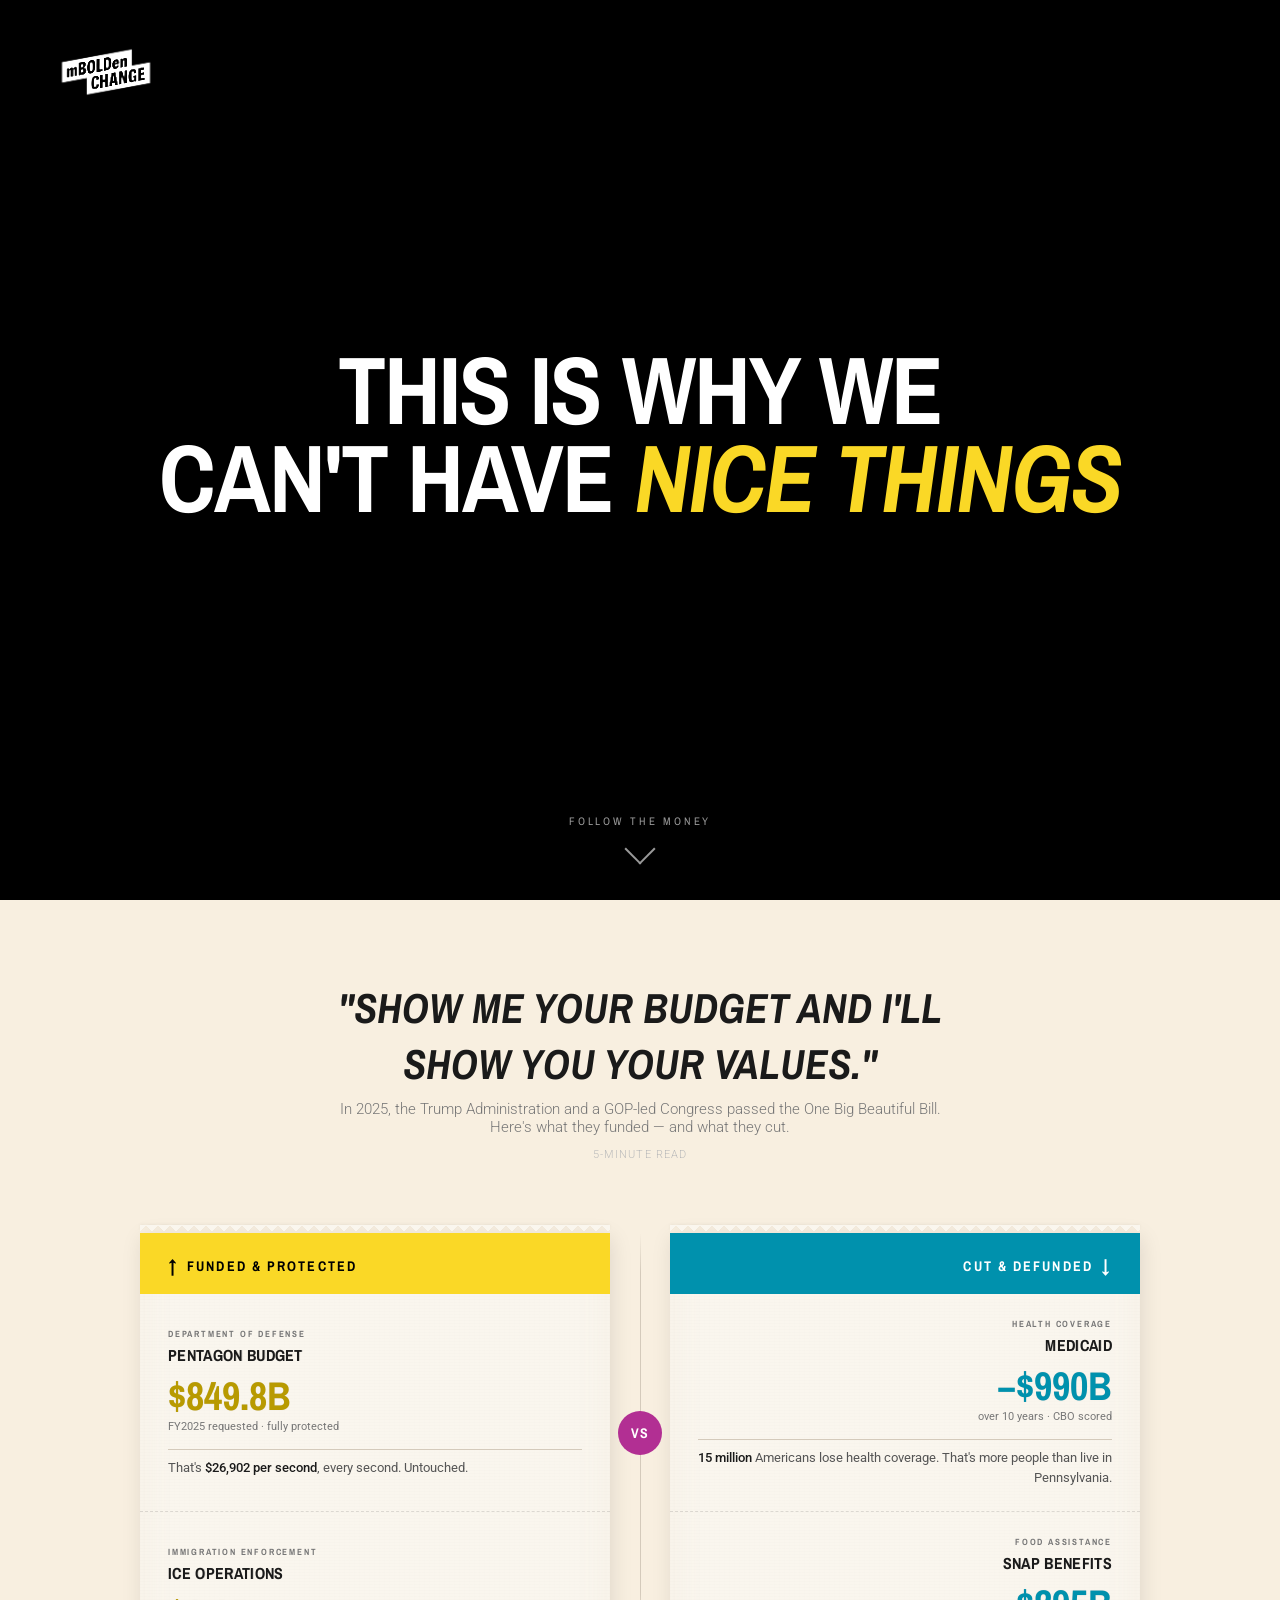
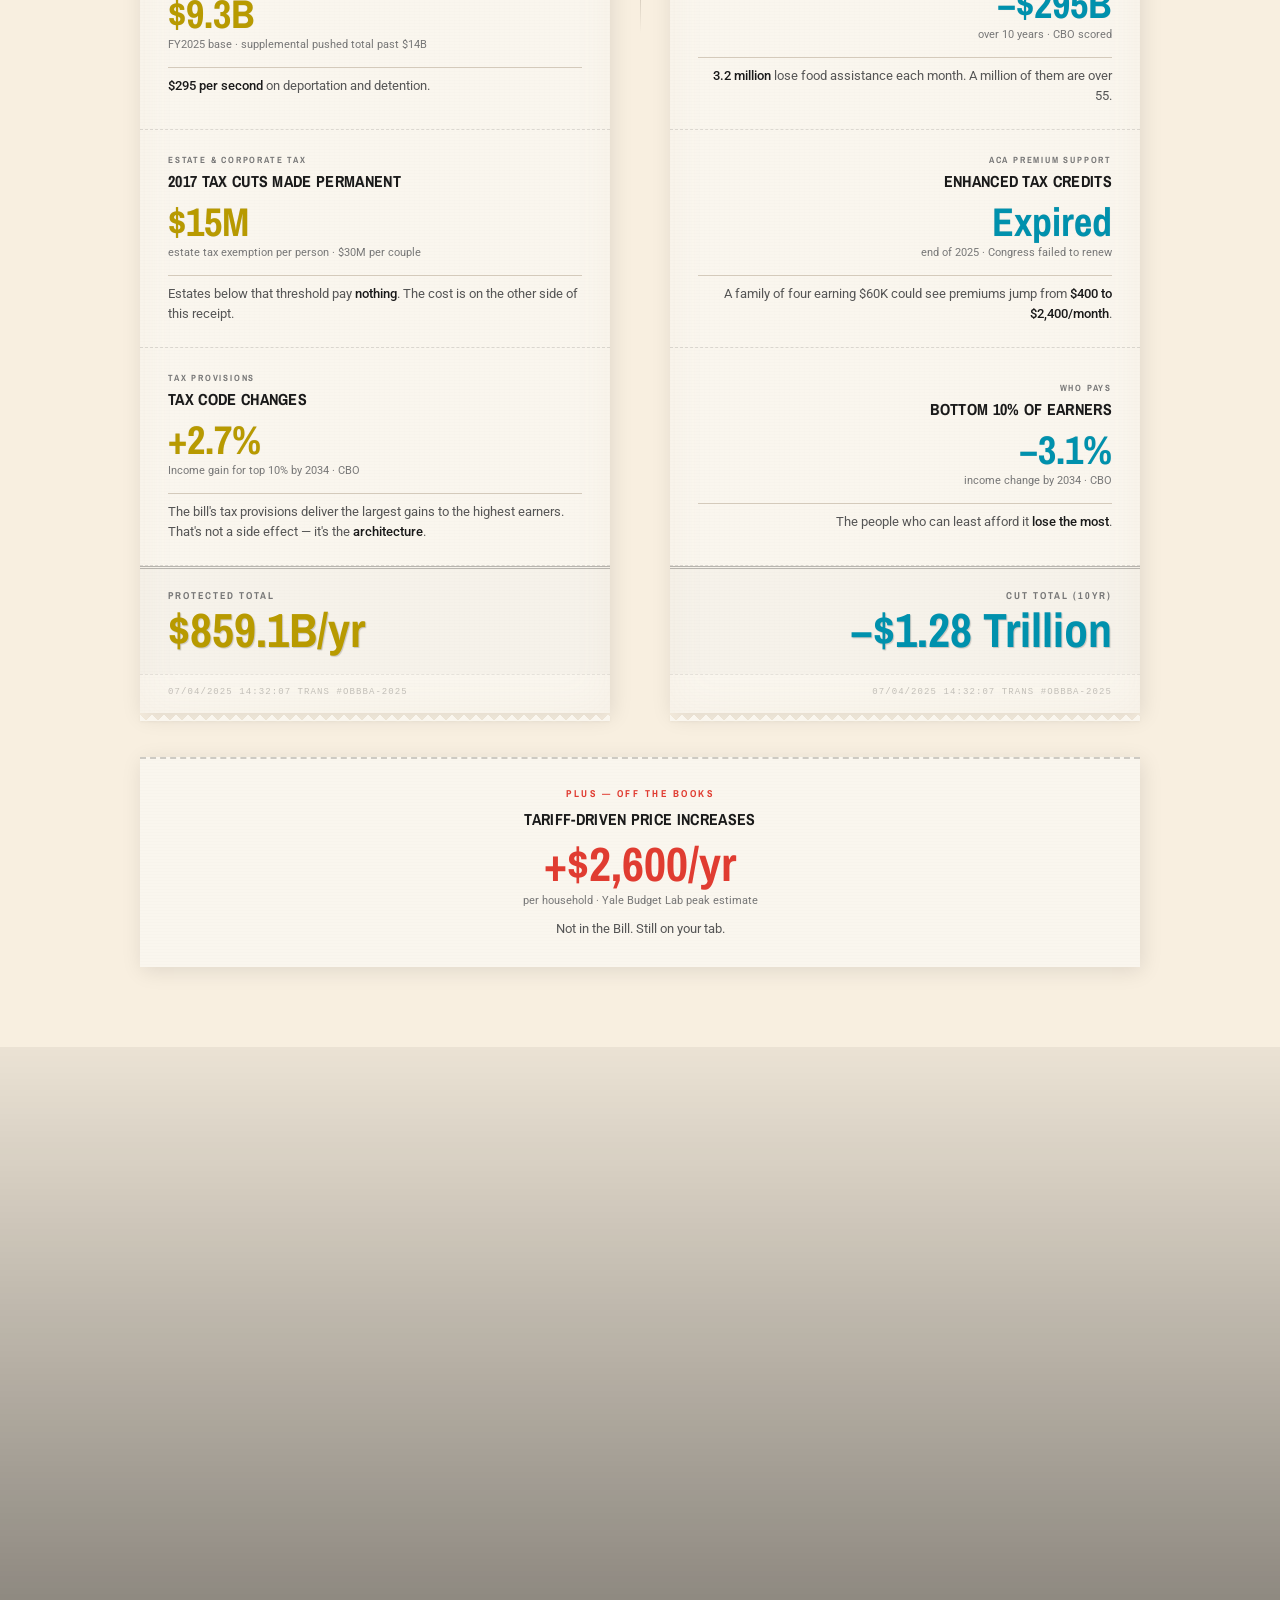
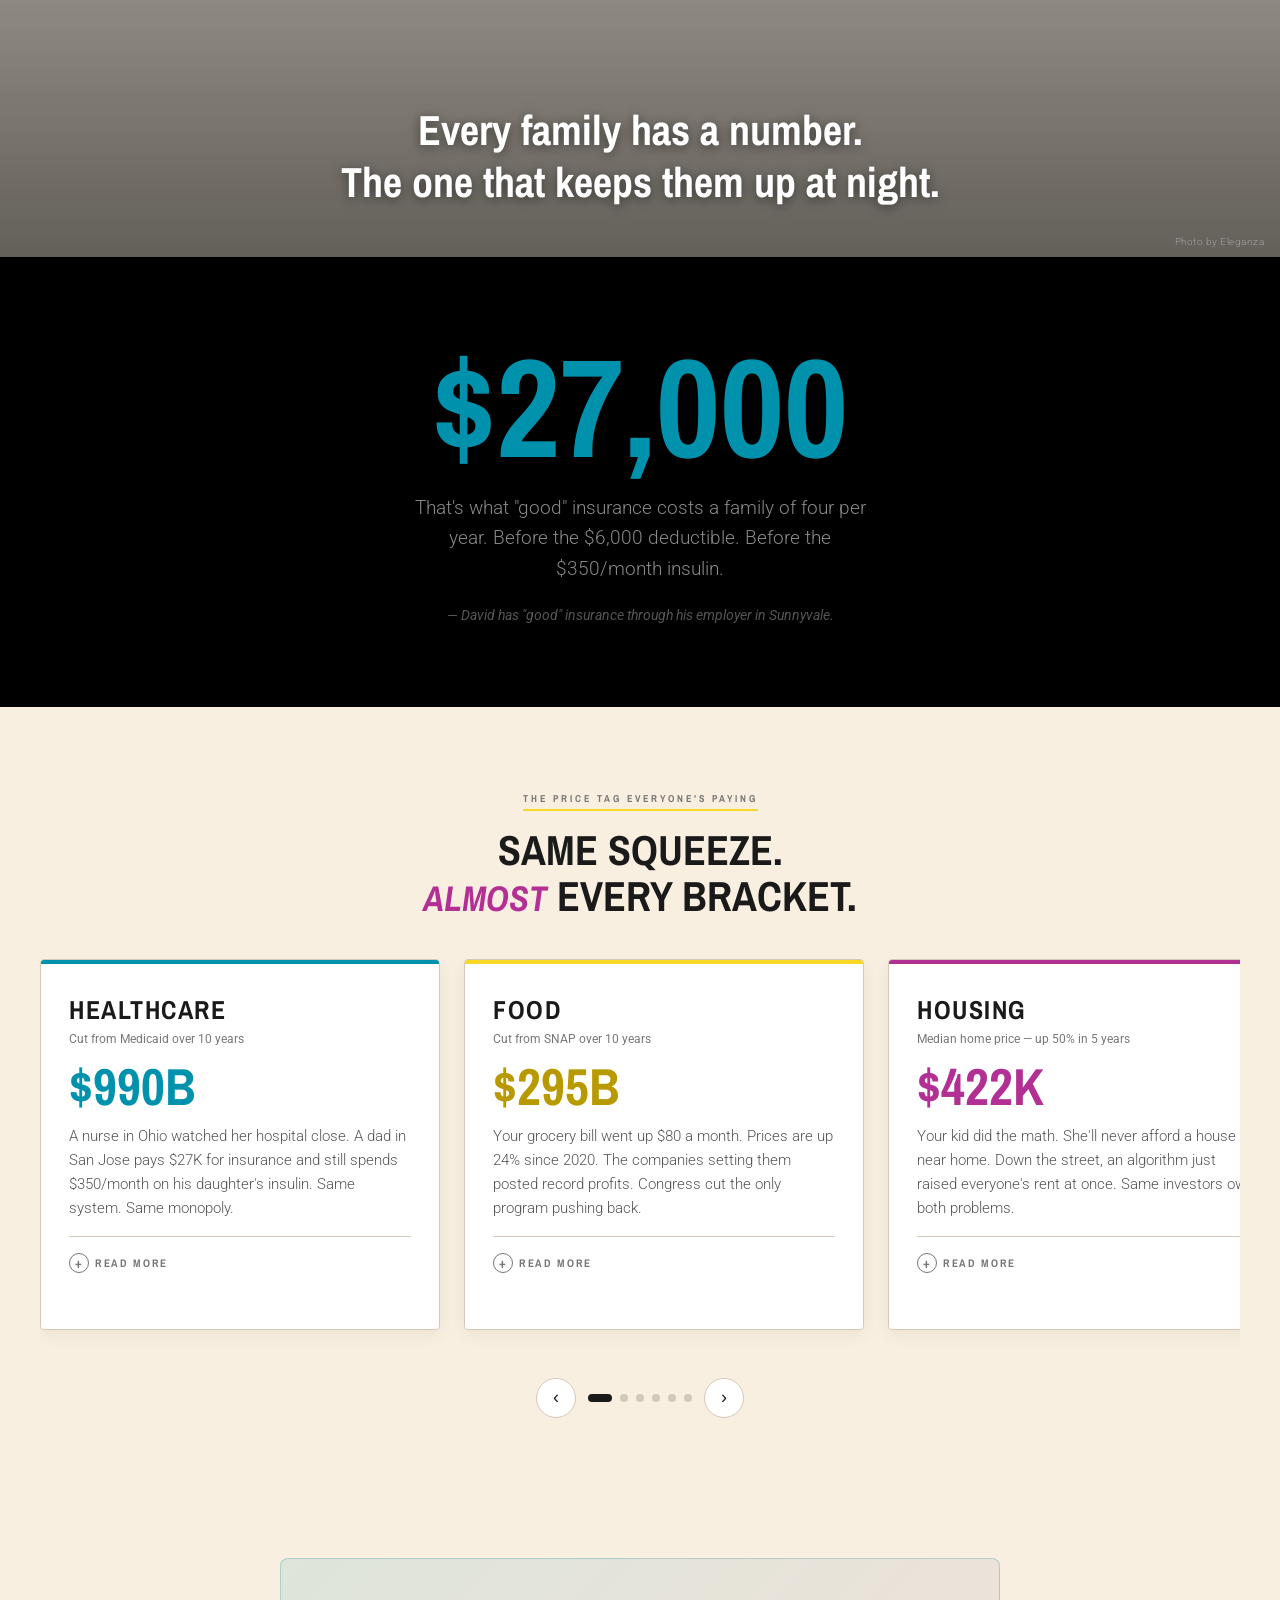
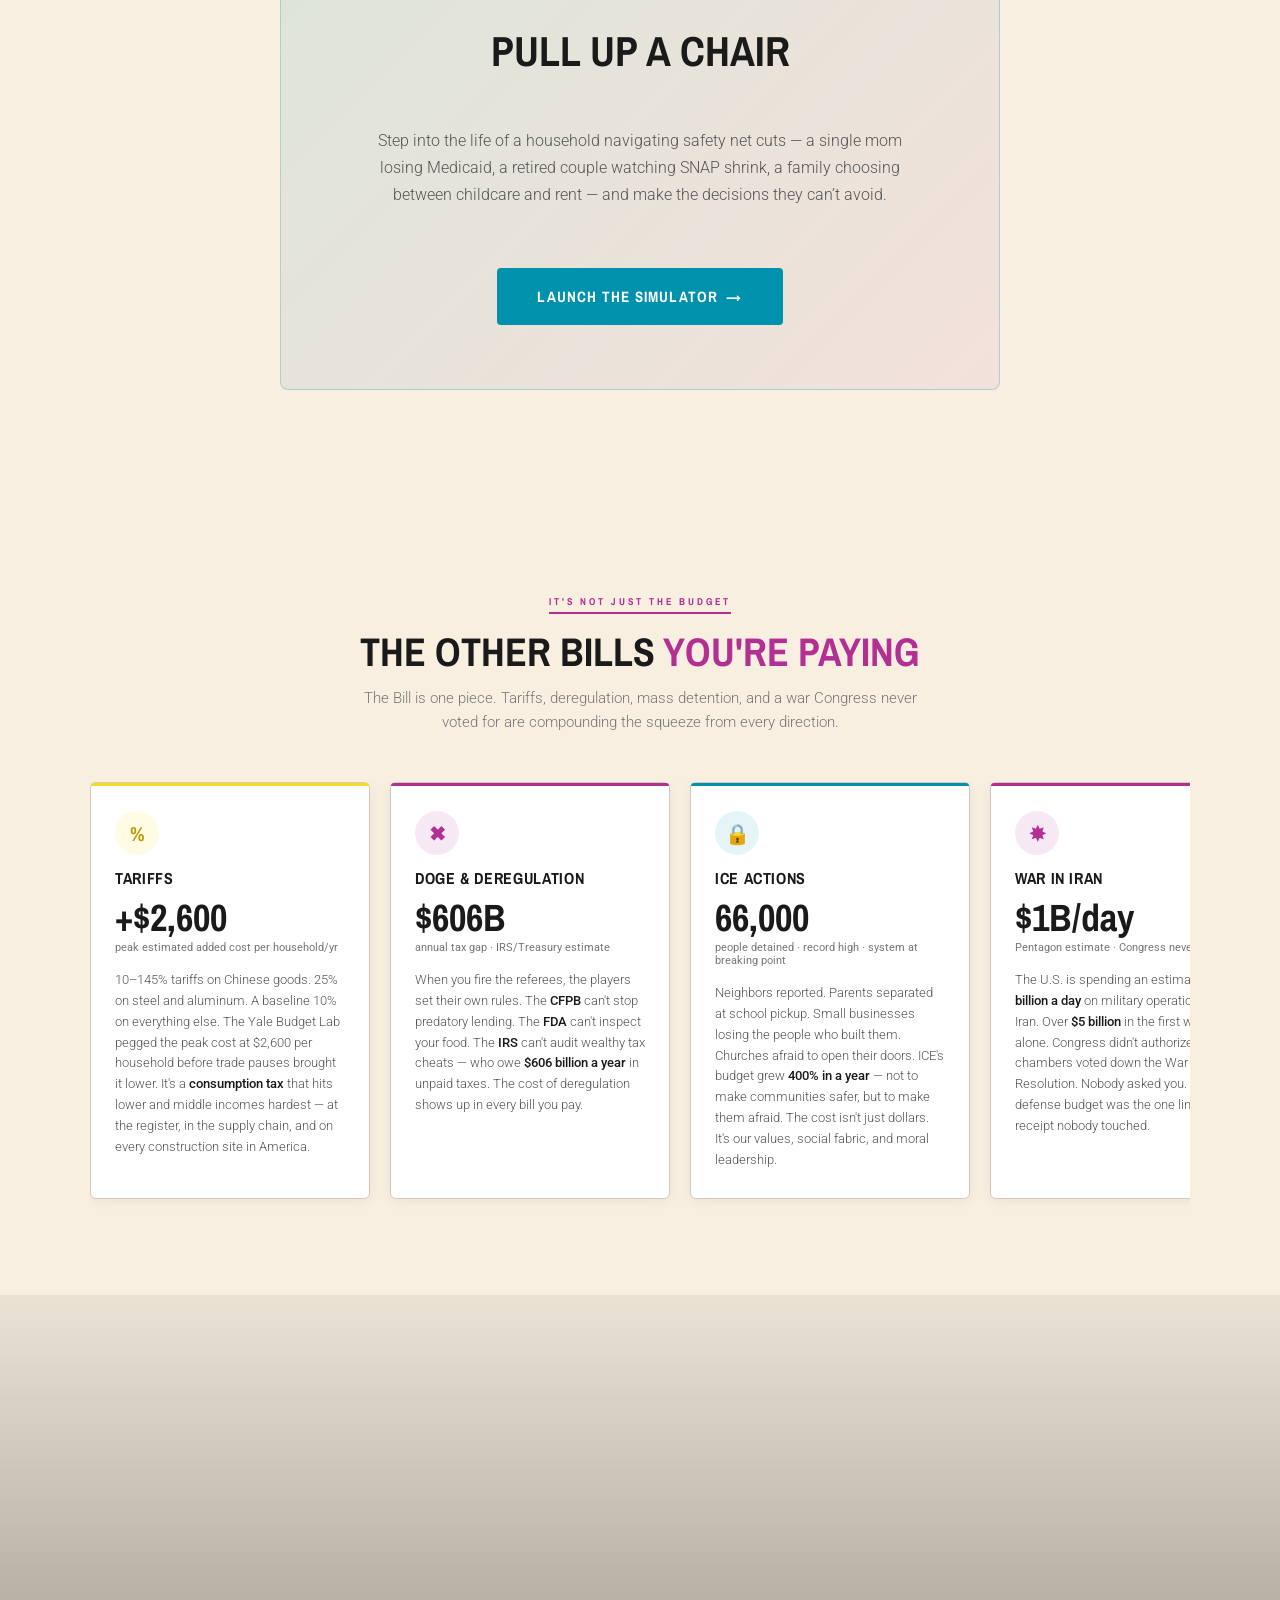
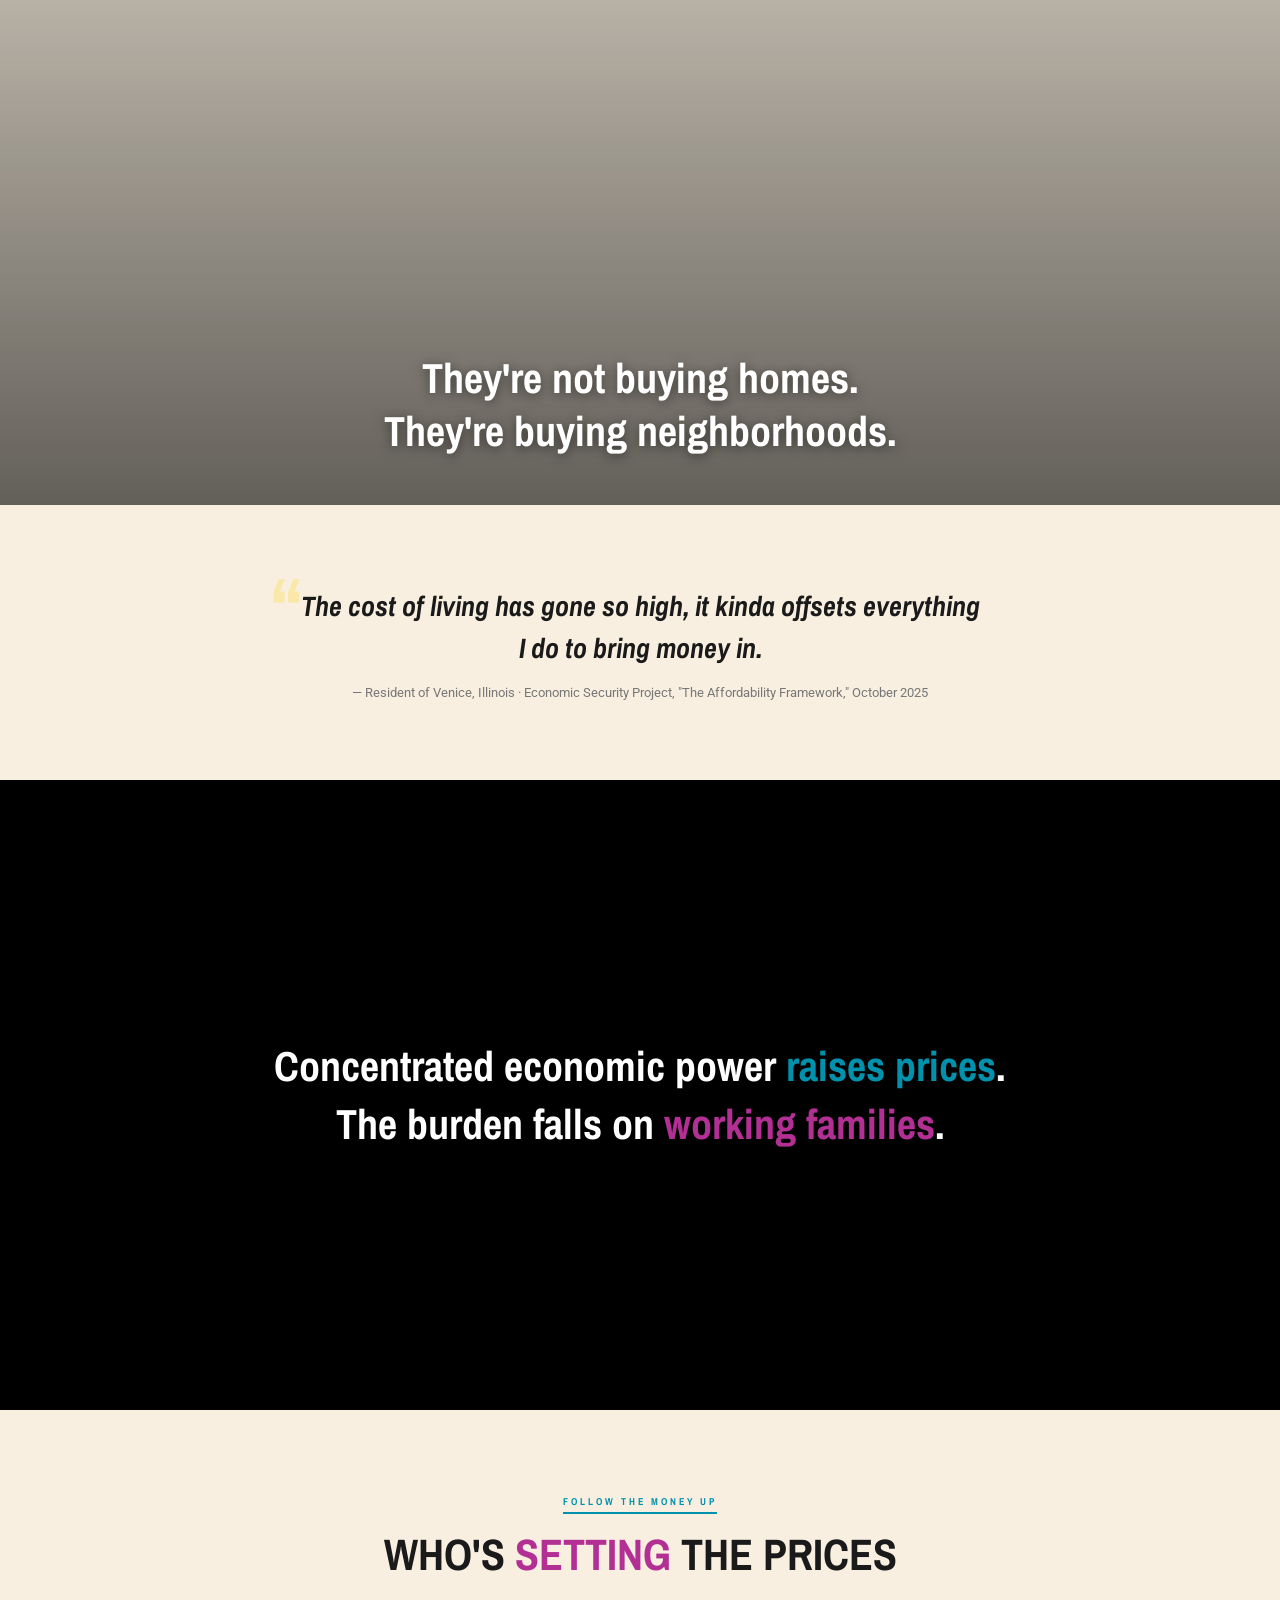
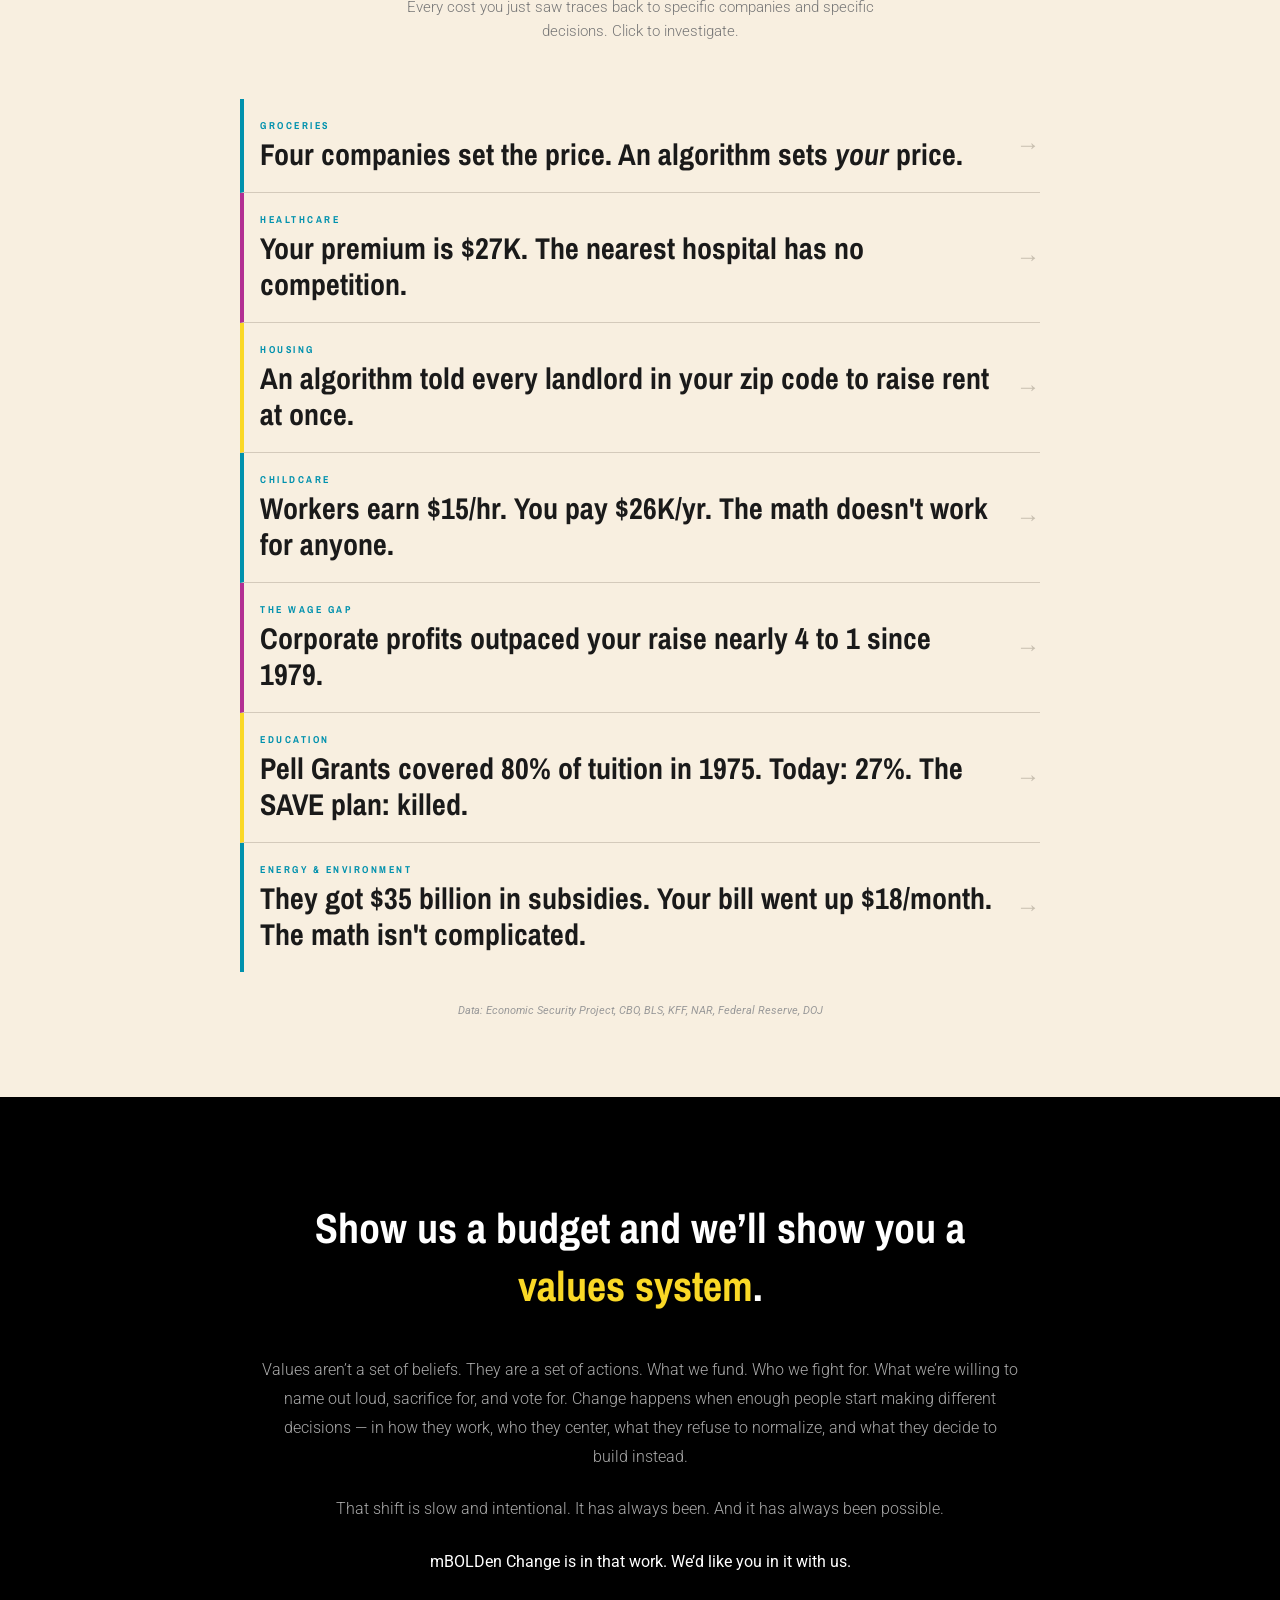
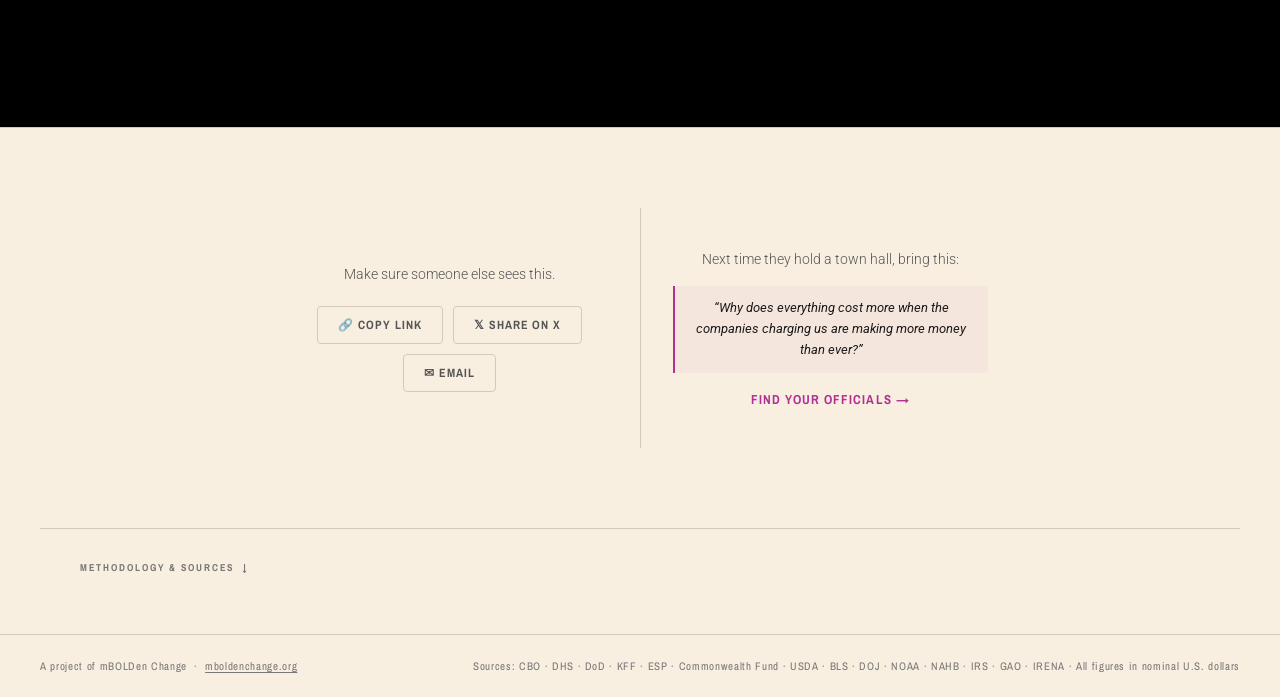
==== index.html @ e01d51ae "Add files via upload" ====
<!DOCTYPE html>
<html lang="en">
<head>
<meta charset="UTF-8">
<meta name="viewport" content="width=device-width, initial-scale=1.0">
<title>This Is Why We Can't Have Nice Things — mBOLDen Change</title>

<!-- Favicon -->
<link rel="icon" type="image/x-icon" href="assets/favicon.ico">
<link rel="icon" type="image/png" sizes="32x32" href="assets/favicon-32.png">
<link rel="apple-touch-icon" sizes="180x180" href="assets/apple-touch-icon.png">

<!-- Open Graph / Social Sharing -->
<meta property="og:type" content="website">
<meta property="og:url" content="https://this-is-why.netlify.app/">
<meta property="og:title" content="This Is Why We Can't Have Nice Things">
<meta property="og:description" content="Follow the money. See what Congress funded — and what they cut. A 5-minute read from mBOLDen Change.">
<meta property="og:image" content="https://this-is-why.netlify.app/og-share-card.png">
<meta property="og:image:width" content="1200">
<meta property="og:image:height" content="630">

<!-- Twitter Card -->
<meta name="twitter:card" content="summary_large_image">
<meta name="twitter:title" content="This Is Why We Can't Have Nice Things">
<meta name="twitter:description" content="Follow the money. See what Congress funded — and what they cut.">
<meta name="twitter:image" content="https://this-is-why.netlify.app/og-share-card.png">

<meta name="description" content="The One Big Beautiful Bill funds tax cuts for the ultra-wealthy while gutting healthcare, housing, food assistance, and education. See what it costs your family.">

<link rel="preconnect" href="https://fonts.googleapis.com">
<link href="https://fonts.googleapis.com/css2?family=Archivo+Narrow:ital,wght@0,400;0,700;1,700&family=Roboto:wght@300;400;500&display=swap" rel="stylesheet">
<link rel="stylesheet" href="styles.css">
</head>
<body>

<!-- STICKY PRICE TICKER -->
<div class="sticky-ticker" id="sticky-ticker">
  <div class="sticky-ticker-brand"><a href="https://www.mboldenchange.org/" target="_blank" rel="noopener" style="color:inherit;text-decoration:none;">mBOLDen Change</a></div>
  <div class="sticky-ticker-scroll">
    <div class="sticky-ticker-track">
      <span class="price-ticker-item"><span class="price-ticker-price">$4.10</span><span class="price-ticker-label">gallon of milk</span></span>
      <span class="price-ticker-dot"></span>
      <span class="price-ticker-item"><span class="price-ticker-price">$350/mo</span><span class="price-ticker-label">insulin (commercial copay)</span></span>
      <span class="price-ticker-dot"></span>
      <span class="price-ticker-item"><span class="price-ticker-price">$2,022</span><span class="price-ticker-label">avg monthly rent</span></span>
      <span class="price-ticker-dot"></span>
      <span class="price-ticker-item"><span class="price-ticker-price">$1,094/mo</span><span class="price-ticker-label">childcare per child</span></span>
      <span class="price-ticker-dot"></span>
      <span class="price-ticker-item"><span class="price-ticker-price">$27,000/yr</span><span class="price-ticker-label">family health premium</span></span>
      <span class="price-ticker-dot"></span>
      <span class="price-ticker-item"><span class="price-ticker-price">$422,000</span><span class="price-ticker-label">median home price</span></span>
      <span class="price-ticker-dot"></span>
      <span class="price-ticker-item"><span class="price-ticker-price">$39,500</span><span class="price-ticker-label">avg student debt</span></span>
      <span class="price-ticker-dot"></span>
      <span class="price-ticker-item"><span class="price-ticker-price">$6,000</span><span class="price-ticker-label">insurance deductible</span></span>
      <span class="price-ticker-dot"></span>
      <span class="price-ticker-item"><span class="price-ticker-price">+$2,600/yr</span><span class="price-ticker-label">peak tariff cost per household</span></span>
      <span class="price-ticker-dot"></span>
      <span class="price-ticker-item"><span class="price-ticker-price">$170/yr</span><span class="price-ticker-label">added energy costs</span></span>
      <span class="price-ticker-dot"></span>
      <!-- duplicate for seamless loop -->
      <span class="price-ticker-item"><span class="price-ticker-price">$4.10</span><span class="price-ticker-label">gallon of milk</span></span>
      <span class="price-ticker-dot"></span>
      <span class="price-ticker-item"><span class="price-ticker-price">$350/mo</span><span class="price-ticker-label">insulin (commercial copay)</span></span>
      <span class="price-ticker-dot"></span>
      <span class="price-ticker-item"><span class="price-ticker-price">$2,022</span><span class="price-ticker-label">avg monthly rent</span></span>
      <span class="price-ticker-dot"></span>
      <span class="price-ticker-item"><span class="price-ticker-price">$1,094/mo</span><span class="price-ticker-label">childcare per child</span></span>
      <span class="price-ticker-dot"></span>
      <span class="price-ticker-item"><span class="price-ticker-price">$27,000/yr</span><span class="price-ticker-label">family health premium</span></span>
      <span class="price-ticker-dot"></span>
      <span class="price-ticker-item"><span class="price-ticker-price">$422,000</span><span class="price-ticker-label">median home price</span></span>
      <span class="price-ticker-dot"></span>
      <span class="price-ticker-item"><span class="price-ticker-price">$39,500</span><span class="price-ticker-label">avg student debt</span></span>
      <span class="price-ticker-dot"></span>
      <span class="price-ticker-item"><span class="price-ticker-price">$6,000</span><span class="price-ticker-label">insurance deductible</span></span>
      <span class="price-ticker-dot"></span>
      <span class="price-ticker-item"><span class="price-ticker-price">+$2,600/yr</span><span class="price-ticker-label">peak tariff cost per household</span></span>
      <span class="price-ticker-dot"></span>
      <span class="price-ticker-item"><span class="price-ticker-price">$170/yr</span><span class="price-ticker-label">added energy costs</span></span>
      <span class="price-ticker-dot"></span>
    </div>
  </div>
</div>


<!-- SECTION 1: THE HOOK -->
<section class="hook" id="hook">
  <div class="hook-logo">
    <a href="https://www.mboldenchange.org/" target="_blank" rel="noopener"><img src="assets/logo.png" alt="mBOLDen Change"></a>
  </div>
  <h1 class="hook-title">This Is Why We<br>Can't Have <em>Nice Things</em></h1>
  <div class="hook-scroll" onclick="document.getElementById('receipt-section').scrollIntoView({behavior:'smooth'})">
    <span>Follow the money</span>
    <div class="arrow"></div>
  </div>
</section>


<!-- SECTION 2: THE RECEIPT -->
<section class="receipt-section" id="receipt-section">

  <div class="receipt-intro reveal">
    <h2><em>"Show me your budget and I'll show you your values."</em></h2>
    <p>In 2025, the Trump Administration and a GOP-led Congress passed the One Big Beautiful Bill.<br>Here's what they funded — and what they cut.</p>
    <p style="font-size:11px; color:#bbb; margin-top:12px; letter-spacing:0.1em; font-weight:300;">5-MINUTE READ</p>
  </div>

  <div class="receipt-container" id="receipt-container">

    <!-- LEFT: WHAT THEY FUNDED -->
    <div class="receipt receipt-left">
      <div class="receipt-header">
        <span class="arrow-icon">↑</span> Funded &amp; Protected
      </div>

      <div class="receipt-item" data-delay="0">
        <div class="receipt-item-label">Department of Defense</div>
        <div class="receipt-item-program">Pentagon Budget</div>
        <div class="receipt-item-amount">$849.8B</div>
        <div class="receipt-item-period">FY2025 requested · fully protected</div>
        <div class="receipt-item-human">That's <strong>$26,902 per second</strong>, every second. Untouched.</div>
      </div>

      <div class="receipt-item" data-delay="400">
        <div class="receipt-item-label">Immigration Enforcement</div>
        <div class="receipt-item-program">ICE Operations</div>
        <div class="receipt-item-amount">$9.3B</div>
        <div class="receipt-item-period">FY2025 base · supplemental pushed total past $14B</div>
        <div class="receipt-item-human"><strong>$295 per second</strong> on deportation and detention.</div>
      </div>

      <div class="receipt-item" data-delay="800">
        <div class="receipt-item-label">Estate &amp; Corporate Tax</div>
        <div class="receipt-item-program">2017 Tax Cuts Made Permanent</div>
        <div class="receipt-item-amount">$15M</div>
        <div class="receipt-item-period">estate tax exemption per person · $30M per couple</div>
        <div class="receipt-item-human">Estates below that threshold pay <strong>nothing</strong>. The cost is on the other side of this receipt.</div>
      </div>

      <div class="receipt-item" data-delay="1000">
        <div class="receipt-item-label">Tax Provisions</div>
        <div class="receipt-item-program">Tax Code Changes</div>
        <div class="receipt-item-amount">+2.7%</div>
        <div class="receipt-item-period">Income gain for top 10% by 2034 · CBO</div>
        <div class="receipt-item-human">The bill's tax provisions deliver the largest gains to the highest earners. That's not a side effect — it's the <strong>architecture</strong>.</div>
      </div>

      <div class="receipt-total">
        <div class="receipt-total-label">Protected Total</div>
        <div class="receipt-total-amount" id="total-funded">$859.1B/yr</div>
      </div>
      <div class="receipt-footer">07/04/2025  14:32:07  TRANS #OBBBA-2025</div>
    </div>

    <!-- CENTER DIVIDER -->
    <div class="receipt-divider">
      <div class="receipt-vs">VS</div>
    </div>

    <!-- RIGHT: WHAT THEY CUT -->
    <div class="receipt receipt-right">
      <div class="receipt-header">
        Cut &amp; Defunded <span class="arrow-icon">↓</span>
      </div>

      <div class="receipt-item" data-delay="200">
        <div class="receipt-item-label">Health Coverage</div>
        <div class="receipt-item-program">Medicaid</div>
        <div class="receipt-item-amount">−$990B</div>
        <div class="receipt-item-period">over 10 years · CBO scored</div>
        <div class="receipt-item-human"><strong>15 million</strong> Americans lose health coverage. That's more people than live in Pennsylvania.</div>
      </div>

      <div class="receipt-item" data-delay="600">
        <div class="receipt-item-label">Food Assistance</div>
        <div class="receipt-item-program">SNAP Benefits</div>
        <div class="receipt-item-amount">−$295B</div>
        <div class="receipt-item-period">over 10 years · CBO scored</div>
        <div class="receipt-item-human"><strong>3.2 million</strong> lose food assistance each month. A million of them are over 55.</div>
      </div>

      <div class="receipt-item" data-delay="1000">
        <div class="receipt-item-label">ACA Premium Support</div>
        <div class="receipt-item-program">Enhanced Tax Credits</div>
        <div class="receipt-item-amount">Expired</div>
        <div class="receipt-item-period">end of 2025 · Congress failed to renew</div>
        <div class="receipt-item-human">A family of four earning $60K could see premiums jump from <strong>$400 to $2,400/month</strong>.</div>
      </div>

      <div class="receipt-item" data-delay="1200">
        <div class="receipt-item-label">Who Pays</div>
        <div class="receipt-item-program">Bottom 10% of Earners</div>
        <div class="receipt-item-amount">−3.1%</div>
        <div class="receipt-item-period">income change by 2034 · CBO</div>
        <div class="receipt-item-human">The people who can least afford it <strong>lose the most</strong>.</div>
      </div>

      <div class="receipt-total">
        <div class="receipt-total-label">Cut Total (10yr)</div>
        <div class="receipt-total-amount" id="total-cut">−$1.28 Trillion</div>
      </div>
      <div class="receipt-footer">07/04/2025  14:32:07  TRANS #OBBBA-2025</div>
    </div>

  </div>

  <!-- Tariff addendum — full width, below both receipts -->
  <div class="reveal" style="max-width:1000px; margin:32px auto 0; background:#faf6ee; border-top:2px dashed rgba(0,0,0,0.18); padding:28px 32px; position:relative; text-align:center;
    background-image: repeating-linear-gradient(0deg,transparent,transparent 2px,rgba(0,0,0,0.008) 2px,rgba(0,0,0,0.008) 3px); box-shadow:2px 4px 20px rgba(0,0,0,0.10);">
    <div style="font-family:'Archivo Narrow',sans-serif; font-size:10px; letter-spacing:0.25em; text-transform:uppercase; font-weight:700; color:var(--red); margin-bottom:8px;">PLUS — Off the Books</div>
    <div style="font-family:'Archivo Narrow',sans-serif; font-size:16px; font-weight:700; text-transform:uppercase; letter-spacing:0.02em; color:var(--text); margin-bottom:10px;">Tariff-Driven Price Increases</div>
    <div style="font-family:'Archivo Narrow',sans-serif; font-size:clamp(32px,4vw,48px); font-weight:700; color:var(--red); line-height:1; margin-bottom:6px;">+$2,600/yr</div>
    <div style="font-size:11px; color:var(--muted); margin-bottom:12px;">per household · Yale Budget Lab peak estimate</div>
    <div style="font-size:13px; color:#555; font-weight:400; line-height:1.5; max-width:640px; margin:0 auto;">Not in the Bill. Still on your tab.</div>
  </div>

</section>


<!-- FULL-BLEED IMAGE (parallax) -->
<div class="fullbleed-image fullbleed-parallax" id="fullbleed-parallax" style="background-image:url('assets/shopper.jpeg');">
  <div class="fullbleed-image-content">
    <blockquote>Every family has a number.<br>The one that keeps them up at night.</blockquote>
  </div>
  <span class="fullbleed-image-credit">Photo by Eleganza</span>
</div>

<!-- STAT BREAK: INSURANCE (moved before carousel) -->
<section class="stat-break stat-break-dark reveal">
  <div class="stat-break-number" style="color:var(--teal);">$27,000</div>
  <div class="stat-break-context">That's what "good" insurance costs a family of four per year. Before the $6,000 deductible. Before the $350/month insulin.</div>
  <div class="stat-break-character">— David has "good" insurance through his employer in Sunnyvale.</div>
</section>


<!-- SECTION 4: HORIZONTAL CAROUSEL -->
<section class="carousel-section" id="carousel-section">
  <div class="carousel-header reveal">
    <div class="chapter-tag">The Price Tag Everyone's Paying</div>
    <h2>Same Squeeze.<br><span class="almost">Almost</span> Every Bracket.</h2>
  </div>

  <div class="carousel-track-wrapper">
    <div class="carousel-track" id="carousel-track">

      <!-- HEALTHCARE -->
      <div class="carousel-card" role="button" tabindex="0" data-topic="healthcare">
        <div class="card-preview">
          <div class="card-domain">Healthcare</div>
          <div class="card-context">Cut from Medicaid over 10 years</div>
          <div class="card-stat">$990B</div>
          <div class="card-hook">A nurse in Ohio watched her hospital close. A dad in San Jose pays $27K for insurance and still spends $350/month on his daughter's insulin. Same system. Same monopoly.</div>
          <div class="card-expand-hint"><span class="plus">+</span> Read more</div>
        </div>
        <div class="card-detail">
          <div class="card-detail-inner">
            <div class="card-detail-narrative">
              <p>Maria is a home health aide in rural Tennessee. The hospital 20 minutes from her house closed last year — there wasn't enough Medicaid revenue to keep it open. Now the nearest ER is 45 minutes away. Her neighbor had a stroke last month. The ambulance ride alone cost more than a month's rent.</p>
              <p>David is a software architect in Sunnyvale. His family premium is <strong>$27,000 a year</strong> — and his deductible is another $6,000 before insurance pays a dime. He has "good" insurance. His daughter's insulin still costs <strong>$350 a month</strong>.</p>
              <p>They live different lives. But the same consolidated hospital system sets both their prices. The Bill cut <strong>$990 billion</strong> from Medicaid over ten years. When rural hospitals close, the nearest hospital raises prices by 3.6% — because there's no competition left. That cost shift lands on every employer plan.</p>
            </div>
            <div class="card-detail-stats">
              <div class="card-mini-stat">
                <span class="card-mini-stat-num">15M</span>
                <span class="card-mini-stat-label">Americans projected to lose health coverage</span>
              </div>
              <div class="card-mini-stat">
                <span class="card-mini-stat-num">$26,993</span>
                <span class="card-mini-stat-label">Average family health insurance premium, 2025</span>
              </div>
              <div class="card-mini-stat">
                <span class="card-mini-stat-num">100M</span>
                <span class="card-mini-stat-label">Americans carrying $220B+ in medical debt — #1 cause of bankruptcy</span>
              </div>
            </div>
          </div>
        </div>
      </div>

      <!-- FOOD -->
      <div class="carousel-card" role="button" tabindex="0" data-topic="food">
        <div class="card-preview">
          <div class="card-domain">Food</div>
          <div class="card-context">Cut from SNAP over 10 years</div>
          <div class="card-stat">$295B</div>
          <div class="card-hook">Your grocery bill went up $80 a month. Prices are up 24% since 2020. The companies setting them posted record profits. Congress cut the only program pushing back.</div>
          <div class="card-expand-hint"><span class="plus">+</span> Read more</div>
        </div>
        <div class="card-detail">
          <div class="card-detail-inner">
            <div class="card-detail-narrative">
              <p>You used to spend $150 a week on groceries. Now it's $190 for the same cart. You make adjustments — store brand, fewer organic options, skipping the good olive oil. You can absorb it. It's annoying, not catastrophic.</p>
              <p>For Linda, 62, in Akron, that same price increase means choosing between her blood pressure medication and a full week of meals. She's one of <strong>3.2 million people</strong> who just lost SNAP benefits. She spent 35 years as a school bus driver. She's not lazy. She's caught in an economy where a handful of corporations dominate every aisle — four companies control <strong>85% of beef processing</strong> alone — and the biggest food conglomerates posted <strong>record profits in 2022 and 2023</strong> while raising prices on everyone — and margins remain elevated.</p>
              <p>Grocery prices are up <strong>23.6%</strong> since 2020. Corporate margins in food processing hit historic highs. Congress cut <strong>$295 billion</strong> from SNAP — the only counterweight families had against prices they can't negotiate.</p>
              <p>And now the price tag isn't even fixed. Instacart is under FTC investigation for charging different customers different prices for the same gallon of milk — <strong>up to 23% more</strong> depending on when and where you order. Kroger and Walmart are rolling out digital shelf labels that change prices in real time, in the physical store. The algorithm doesn't just set the price. It sets <em>your</em> price.</p>
            </div>
            <div class="card-detail-stats">
              <div class="card-mini-stat">
                <span class="card-mini-stat-num">3.2M</span>
                <span class="card-mini-stat-label">People losing food assistance each month</span>
              </div>
              <div class="card-mini-stat">
                <span class="card-mini-stat-num">+23.6%</span>
                <span class="card-mini-stat-label">Grocery price increase, 2020–2024</span>
              </div>
              <div class="card-mini-stat">
                <span class="card-mini-stat-num">85%</span>
                <span class="card-mini-stat-label">of beef processing controlled by four companies</span>
              </div>
            </div>
          </div>
        </div>
      </div>

      <!-- HOUSING -->
      <div class="carousel-card" role="button" tabindex="0" data-topic="housing">
        <div class="card-preview">
          <div class="card-domain">Housing</div>
          <div class="card-context">Median home price — up 50% in 5 years</div>
          <div class="card-stat">$422K</div>
          <div class="card-hook">Your kid did the math. She'll never afford a house near home. Down the street, an algorithm just raised everyone's rent at once. Same investors own both problems.</div>
          <div class="card-expand-hint"><span class="plus">+</span> Read more</div>
        </div>
        <div class="card-detail">
          <div class="card-detail-inner">
            <div class="card-detail-narrative">
              <p>James bought his house in San Jose in 2015 for $680,000. It's worth $1.4 million now. Good news, right? Except his property tax jumped proportionally, his insurance doubled, and his 26-year-old daughter — a credentialed teacher — just told him she'll never be able to buy anywhere near home. He's doing the math on helping with a down payment. It feels like he's subsidizing a system that used to work on its own.</p>
              <p>This isn't just a Bay Area story. When a tech company opens a campus, home prices within commuting distance jump an average of <strong>7%</strong> almost overnight. Google's San Jose mega-campus will house 25,000 workers — the city approved 7,000 new units. Do the math. The same pattern is playing out in Austin, Seattle, Nashville, and Boise. What happens in Silicon Valley doesn't stay in Silicon Valley.</p>
              <p>Across town, Nina's rent went up $200 this month. Her landlord didn't renovate anything. RealPage's algorithm told every major landlord in her zip code to raise rents simultaneously — the DOJ filed suit in 2024. She makes $52,000 a year as a medical assistant. <strong>Half of all renters</strong> now spend more than 30% of their income on housing.</p>
              <p>Institutional investors own <strong>25% of single-family rentals</strong> in some markets. The same forces driving up James's property values are driving Nina out of her apartment and pricing his daughter out of homeownership entirely.</p>
            </div>
            <div class="card-detail-stats">
              <div class="card-mini-stat">
                <span class="card-mini-stat-num">50.3%</span>
                <span class="card-mini-stat-label">of renters are cost-burdened</span>
              </div>
              <div class="card-mini-stat">
                <span class="card-mini-stat-num">$70/mo</span>
                <span class="card-mini-stat-label">Estimated rent increase from RealPage's algorithmic pricing</span>
              </div>
              <div class="card-mini-stat">
                <span class="card-mini-stat-num">25%</span>
                <span class="card-mini-stat-label">of single-family rentals owned by institutional investors in some markets</span>
              </div>
            </div>
          </div>
        </div>
      </div>

      <!-- CHILDCARE -->
      <div class="carousel-card" role="button" tabindex="0" data-topic="childcare">
        <div class="card-preview">
          <div class="card-domain">Childcare</div>
          <div class="card-context">Average annual cost per child</div>
          <div class="card-stat">$13,128</div>
          <div class="card-hook">Tens of thousands of programs have closed since 2020. She ran the numbers. After childcare and taxes, her second income nets $6,200 a year. She's basically working full-time for free. And that's the "affordable" option.</div>
          <div class="card-expand-hint"><span class="plus">+</span> Read more</div>
        </div>
        <div class="card-detail">
          <div class="card-detail-inner">
            <div class="card-detail-narrative">
              <p>Priya is a marketing manager in Austin earning $85,000. Her husband is an electrician earning $62,000. They have a toddler and an infant. Childcare for two kids: <strong>$26,000 a year</strong>. After taxes, commuting costs, and work clothes, her take-home from working is barely $6,200 more than if she stayed home. She's working full-time for $3 an hour, net.</p>
              <p>She doesn't want to quit. She spent six years building her career. But the math is brutal — and it's the same math facing families at every income level. Even households earning $200K are technically priced out of childcare by federal affordability standards in many cities.</p>
              <p>The bill cut funding for the <strong>Child Care and Development Block Grant</strong>, TANF, and Social Services Block Grant. When those subsidies disappear, centers lose revenue. They raise rates, cut staff, or close — tens of thousands of programs have shut down since 2020. Childcare workers earn a median of <strong>$15/hour</strong>. The entire system depends on workers who can barely afford to live.</p>
              <p>Immigration enforcement compounds it: immigrant women — many of them mothers themselves — make up a disproportionate share of the <strong>home-based childcare workforce</strong>. When they're pulled from their communities, families on both sides lose: the workers lose their livelihoods, and the parents who depended on them lose the only affordable care they had.</p>
            </div>
            <div class="card-detail-stats">
              <div class="card-mini-stat">
                <span class="card-mini-stat-num">$13,128</span>
                <span class="card-mini-stat-label">National average annual childcare cost per child</span>
              </div>
              <div class="card-mini-stat">
                <span class="card-mini-stat-num">24%</span>
                <span class="card-mini-stat-label">of household income spent on childcare on average</span>
              </div>
              <div class="card-mini-stat">
                <span class="card-mini-stat-num">+29%</span>
                <span class="card-mini-stat-label">Childcare cost increase 2020–2024</span>
              </div>
            </div>
          </div>
        </div>
      </div>

      <!-- EDUCATION -->
      <div class="carousel-card" role="button" tabindex="0" data-topic="education">
        <div class="card-preview">
          <div class="card-domain">Education</div>
          <div class="card-context">Pell Grants covered 80% of tuition in 1975. Today: 27%.</div>
          <div class="card-stat">$1.83T</div>
          <div class="card-hook">Tyler is 25 with a CS degree and $38K in debt. Twenty minutes away, a kid just as sharp never got to go. Same economy failed both of them.</div>
          <div class="card-expand-hint"><span class="plus">+</span> Read more</div>
        </div>
        <div class="card-detail">
          <div class="card-detail-inner">
            <div class="card-detail-narrative">
              <p>Tyler is 25. He graduated from Ohio State with a computer science degree and $38,000 in student loans. Under the new law, he'll pay <strong>$3,000 more per year</strong> in loan costs. His starting salary is decent — $72,000 — but after rent, loan payments, car insurance, and utilities, he saves about $200 a month. His parents help where they can — covering his phone bill and car insurance, $250 a month they didn't budget for. <strong>Half of all parents</strong> are now financially supporting adult children, spending an average of <strong>$1,474 a month</strong>. Sixty-one percent say it's come at the cost of their own financial security.</p>
              <p>Twenty minutes away, a kid just as sharp is stocking shelves at a distribution center for $17 an hour. His high school lost three math teachers in two years — <strong>one in eight</strong> teaching positions nationally is either unfilled or staffed by someone not certified. He could have studied engineering. But community college costs $12,000 a year now, and Pell Grants that covered <strong>80% of tuition in 1975</strong> cover <strong>27% today</strong>. The job posting says "bachelor's preferred." He didn't change. The requirements did.</p>
              <p>The administration <strong>killed the SAVE repayment plan</strong> and restarted aggressive collections on 28 million borrowers. College tuition has increased <strong>1,200%</strong> since 1980. Total student debt exceeds <strong>$1.83 trillion</strong>. But the crisis isn't just about people who went to college. It's about an economy that made credentials mandatory and then made them unaffordable. The path to stability got longer and more expensive for everyone — and the people who were supposed to fund it pulled the ladder up.</p>
            </div>
            <div class="card-detail-stats">
              <div class="card-mini-stat">
                <span class="card-mini-stat-num">$1.83T</span>
                <span class="card-mini-stat-label">Total outstanding student debt</span>
              </div>
              <div class="card-mini-stat">
                <span class="card-mini-stat-num">27%</span>
                <span class="card-mini-stat-label">of tuition covered by Pell Grants today (was 80% in 1975)</span>
              </div>
              <div class="card-mini-stat">
                <span class="card-mini-stat-num">1 in 8</span>
                <span class="card-mini-stat-label">teaching positions unfilled or filled by uncertified teachers</span>
              </div>
            </div>
          </div>
        </div>
      </div>

      <!-- ENERGY & ENVIRONMENT -->
      <div class="carousel-card" role="button" tabindex="0" data-topic="energy">
        <div class="card-preview">
          <div class="card-domain">Energy &amp; Environment</div>
          <div class="card-context">Low-income households spend 3x more of their income on energy</div>
          <div class="card-stat">$35B/yr</div>
          <div class="card-hook">Fossil fuel companies got $35 billion a year in subsidies. Your electric bill went up anyway. Guess whose costs Congress is focused on cutting.</div>
          <div class="card-expand-hint"><span class="plus">+</span> Read more</div>
        </div>
        <div class="card-detail">
          <div class="card-detail-inner">
            <div class="card-detail-narrative">
              <p>The fossil fuel industry receives <strong>$35 billion a year</strong> in federal subsidies. In 2025, they got <strong>$40 billion more</strong>. Solar is now <strong>41% cheaper</strong> than the cheapest fossil fuel alternative. Wind is <strong>53% cheaper</strong>. The math has been clear for years. The subsidies aren't propping up an industry that needs help. They're protecting margins for one that doesn't.</p>
              <p>Meanwhile, your electric bill keeps climbing. Part of the reason: AI data centers now consume <strong>4% of all U.S. electricity</strong> — projected to more than double by 2030. A single data center uses as much power as <strong>80,000 homes</strong>. In western Maryland, household bills jumped <strong>$18 a month</strong> after data center clusters moved in. The companies posting record profits from AI aren't absorbing the energy costs. You are.</p>
              <p>Low-income households already spend <strong>three times more</strong> of their income on energy than everyone else. Rolling back environmental regulations doesn't lower those bills — it lowers costs for the companies that raised them. Repealing EPA carbon standards will cost households an estimated <strong>$130 billion</strong> in health impacts through 2047. In 2024, <strong>27 billion-dollar weather disasters</strong> hit the U.S. — <strong>$183 billion</strong> in total damage. Homeowner insurance premiums rose <strong>24%</strong> in three years. The fossil fuel industry spent <strong>$219 million</strong> to influence the 2024 election. They're not paying for the damage. You are — through your electric bill, your insurance premium, and your taxes.</p>
            </div>
            <div class="card-detail-stats">
              <div class="card-mini-stat">
                <span class="card-mini-stat-num">$35B/yr</span>
                <span class="card-mini-stat-label">Federal subsidies to fossil fuel industry</span>
              </div>
              <div class="card-mini-stat">
                <span class="card-mini-stat-num">3x</span>
                <span class="card-mini-stat-label">Energy burden on low-income households vs. average</span>
              </div>
              <div class="card-mini-stat">
                <span class="card-mini-stat-num">$183B</span>
                <span class="card-mini-stat-label">Weather disaster costs in 2024 alone</span>
              </div>
            </div>
          </div>
        </div>
      </div>

    </div>
  </div>

  <div class="carousel-nav">
    <button id="carousel-prev" aria-label="Previous">‹</button>
    <div class="carousel-dots" id="carousel-dots">
      <div class="carousel-dot active"></div>
      <div class="carousel-dot"></div>
      <div class="carousel-dot"></div>
      <div class="carousel-dot"></div>
      <div class="carousel-dot"></div>
      <div class="carousel-dot"></div>
    </div>
    <button id="carousel-next" aria-label="Next">›</button>
  </div>
</section>



<!-- SIMULATOR CALLOUT -->
<div style="max-width:800px; margin:0 auto; padding:80px 40px;">
  <div class="sim-callout" style="flex-direction:column; text-align:center; padding:64px 40px; background:linear-gradient(135deg, rgba(0,145,173,0.1) 0%, rgba(178,47,147,0.07) 100%); border:1px solid rgba(0,145,173,0.25); border-radius:8px;">
    <h3 style="font-family:'Archivo Narrow',sans-serif; font-size:clamp(28px,3.5vw,42px); font-weight:700; color:var(--text); margin-bottom:16px; text-transform:uppercase;">Pull Up a Chair</h3>
    <p style="font-size:16px; color:#555; line-height:1.7; font-weight:300; max-width:540px; margin:0 auto 28px;">Step into the life of a household navigating safety net cuts &mdash; a single mom losing Medicaid, a retired couple watching SNAP shrink, a family choosing between childcare and rent &mdash; and make the decisions they can&rsquo;t avoid.</p>
    <a href="https://www.mboldenchange.org/simulator" target="_blank" rel="noopener" class="sim-callout-btn" style="align-self:center; font-size:15px; padding:18px 40px;">Launch the Simulator <span class="arrow">&rarr;</span></a>
  </div>
</div>

<!-- BEYOND THE BUDGET -->
<section class="beyond-section reveal" id="beyond-section">
  <div class="beyond-inner">
    <div class="beyond-header">
      <div class="chapter-tag">It's Not Just the Budget</div>
      <h2>The Other Bills <span style="color:var(--fuchsia);">You're Paying</span></h2>
      <p>The Bill is one piece. Tariffs, deregulation, mass detention, and a war Congress never voted for are compounding the squeeze from every direction.</p>
    </div>

    <div class="beyond-track">

      <div class="beyond-card">
        <span class="beyond-card-icon">%</span>
        <h3>Tariffs</h3>
        <div class="beyond-card-cost">+$2,600</div>
        <div class="beyond-card-cost-label">peak estimated added cost per household/yr</div>
        <p>10–145% tariffs on Chinese goods. 25% on steel and aluminum. A baseline 10% on everything else. The Yale Budget Lab pegged the peak cost at $2,600 per household before trade pauses brought it lower. It's a <strong>consumption tax</strong> that hits lower and middle incomes hardest — at the register, in the supply chain, and on every construction site in America.</p>
      </div>

      <div class="beyond-card">
        <span class="beyond-card-icon">&#x2716;</span>
        <h3>DOGE &amp; Deregulation</h3>
        <div class="beyond-card-cost">$606B</div>
        <div class="beyond-card-cost-label">annual tax gap · IRS/Treasury estimate</div>
        <p>When you fire the referees, the players set their own rules. The <strong>CFPB</strong> can't stop predatory lending. The <strong>FDA</strong> can't inspect your food. The <strong>IRS</strong> can't audit wealthy tax cheats — who owe <strong>$606 billion a year</strong> in unpaid taxes. The cost of deregulation shows up in every bill you pay.</p>
      </div>

      <div class="beyond-card">
        <span class="beyond-card-icon">&#x1F512;</span>
        <h3>ICE Actions</h3>
        <div class="beyond-card-cost">66,000</div>
        <div class="beyond-card-cost-label">people detained · record high · system at breaking point</div>
        <p>Neighbors reported. Parents separated at school pickup. Small businesses losing the people who built them. Churches afraid to open their doors. ICE's budget grew <strong>400% in a year</strong> — not to make communities safer, but to make them afraid. The cost isn't just dollars. It's our values, social fabric, and moral leadership.</p>
      </div>

      <div class="beyond-card">
        <span class="beyond-card-icon">&#x2738;</span>
        <h3>War in Iran</h3>
        <div class="beyond-card-cost">$1B/day</div>
        <div class="beyond-card-cost-label">Pentagon estimate · Congress never voted</div>
        <p>The U.S. is spending an estimated <strong>$1 billion a day</strong> on military operations in Iran. Over <strong>$5 billion</strong> in the first week alone. Congress didn't authorize it — both chambers voted down the War Powers Resolution. Nobody asked you. The defense budget was the one line on the receipt nobody touched.</p>
      </div>

    </div>
  </div>
</section>


<!-- FULL-BLEED IMAGE 2: HOUSING (parallax) -->
<div class="fullbleed-image fullbleed-parallax" style="background-image:url('assets/housing-affordability.jpeg'); background-position: center 40%;">
  <div class="fullbleed-image-content">
    <blockquote>They're not buying homes.<br>They're buying neighborhoods.</blockquote>
  </div>
</div>


<!-- PULL QUOTE (standalone moment before indictment) -->
<div class="pull-quote reveal">
  <blockquote>The cost of living has gone so high, it kinda offsets everything I do to bring money in.</blockquote>
  <cite>— Resident of Venice, Illinois · Economic Security Project, "The Affordability Framework," October 2025</cite>
</div>


<!-- INDICTMENT MOMENT -->
<section class="moment moment-dark reveal">
  <p class="moment-text" style="max-width:900px;">
    Concentrated economic power <span class="hl-teal">raises prices</span>.<br>
    The burden falls on <span class="hl-fuchsia">working families</span>.
  </p>
</section>


<!-- VILLAIN REVEAL: WHO'S SETTING THE PRICES -->
<section class="villain-section reveal" id="villain-section">
  <div class="villain-inner">
    <div class="villain-header">
      <div class="chapter-tag">Follow the Money Up</div>
      <h2>Who's <span style="color:var(--fuchsia);">Setting</span> the Prices</h2>
      <p>Every cost you just saw traces back to specific companies and specific decisions. Click to investigate.</p>
    </div>

    <div class="villain-index">
      <div class="villain-index-row" role="button" tabindex="0" data-villain="groceries">
        <div>
          <div class="villain-index-domain">Groceries</div>
          <div class="villain-index-names">Four companies set the price. An algorithm sets <em>your</em> price.</div>
        </div>
        <span class="villain-index-arrow">&rarr;</span>
      </div>
      <div class="villain-index-row" role="button" tabindex="0" data-villain="healthcare">
        <div>
          <div class="villain-index-domain">Healthcare</div>
          <div class="villain-index-names">Your premium is $27K. The nearest hospital has no competition.</div>
        </div>
        <span class="villain-index-arrow">&rarr;</span>
      </div>
      <div class="villain-index-row" role="button" tabindex="0" data-villain="housing">
        <div>
          <div class="villain-index-domain">Housing</div>
          <div class="villain-index-names">An algorithm told every landlord in your zip code to raise rent at once.</div>
        </div>
        <span class="villain-index-arrow">&rarr;</span>
      </div>
      <div class="villain-index-row" role="button" tabindex="0" data-villain="childcare">
        <div>
          <div class="villain-index-domain">Childcare</div>
          <div class="villain-index-names">Workers earn $15/hr. You pay $26K/yr. The math doesn't work for anyone.</div>
        </div>
        <span class="villain-index-arrow">&rarr;</span>
      </div>
      <div class="villain-index-row" role="button" tabindex="0" data-villain="wages">
        <div>
          <div class="villain-index-domain">The Wage Gap</div>
          <div class="villain-index-names">Corporate profits outpaced your raise nearly 4 to 1 since 1979.</div>
        </div>
        <span class="villain-index-arrow">&rarr;</span>
      </div>
      <div class="villain-index-row" role="button" tabindex="0" data-villain="education">
        <div>
          <div class="villain-index-domain">Education</div>
          <div class="villain-index-names">Pell Grants covered 80% of tuition in 1975. Today: 27%. The SAVE plan: killed.</div>
        </div>
        <span class="villain-index-arrow">&rarr;</span>
      </div>
      <div class="villain-index-row" role="button" tabindex="0" data-villain="energy">
        <div>
          <div class="villain-index-domain">Energy &amp; Environment</div>
          <div class="villain-index-names">They got $35 billion in subsidies. Your bill went up $18/month. The math isn't complicated.</div>
        </div>
        <span class="villain-index-arrow">&rarr;</span>
      </div>
    </div>

    <p style="text-align:center;font-size:11px;color:#999;margin-top:32px;font-style:italic;">Data: Economic Security Project, CBO, BLS, KFF, NAR, Federal Reserve, DOJ</p>
  </div>
</section>

<!-- VILLAIN MODAL -->
<div class="villain-modal-overlay" id="villain-modal-overlay">
  <div class="villain-modal" id="villain-modal">
    <button class="villain-modal-close" id="villain-modal-close">&times;</button>
    <div class="villain-modal-domain" id="vm-domain"></div>
    <div class="villain-modal-names" id="vm-names"></div>
    <div class="villain-modal-stats" id="vm-stats"></div>
    <div class="villain-modal-narrative" id="vm-narrative"></div>
  </div>
</div>






<!-- VALUES STATEMENT -->
<section class="moment moment-dark reveal">
  <p class="moment-text" style="max-width:860px;">
    Show us a budget and we&rsquo;ll show you a <span class="hl-yellow">values&nbsp;system</span>.
  </p>
  <div style="max-width:760px; margin:40px auto 0; text-align:center;">
    <p style="font-size:16px; color:#aaa; font-weight:300; line-height:1.8; margin-bottom:24px;">
      Values aren&rsquo;t a set of beliefs. They are a set of actions. What we fund. Who we fight for. What we&rsquo;re willing to name out loud, sacrifice for, and vote for. Change happens when enough people start making different decisions &mdash; in how they work, who they center, what they refuse to normalize, and what they decide to build&nbsp;instead.
    </p>
    <p style="font-size:16px; color:#aaa; font-weight:300; line-height:1.8; margin-bottom:24px;">
      That shift is slow and intentional. It has always been. And it has always been possible.
    </p>
    <p style="font-size:16px; color:var(--white); font-weight:400; line-height:1.8; margin-bottom:48px;">
      mBOLDen Change is in that work. We&rsquo;d like you in it with us.
    </p>

    <!-- Email capture — visible AN widget (real submissions) + instant-hide thank-you -->

    <!-- Wrapper: clips any overflow from AN's thank-you takeover -->
    <div id="an-form-wrapper" style="max-width:440px; margin:0 auto; overflow:hidden;">
      <div id='can-form-area-sign-up-to-get-the-latest-from-mbolden-change' style='width: 100%'><!-- AN form loads here --></div>
    </div>
    <p id="mbolden-thankyou" style="display:none; font-family:'Roboto',sans-serif; font-size:16px; color:var(--yellow); text-align:center; padding:14px 0; margin:0;">Thanks &mdash; you&rsquo;re in. We&rsquo;ll be in touch.</p>
    <script src='https://actionnetwork.org/widgets/v6/form/sign-up-to-get-the-latest-from-mbolden-change?format=js&source=widget'></script>

    <style>
      /* Override AN v6 embed to match site design */
      #can-form-area-sign-up-to-get-the-latest-from-mbolden-change * { box-sizing: border-box !important; }
      #can-form-area-sign-up-to-get-the-latest-from-mbolden-change h2,
      #can-form-area-sign-up-to-get-the-latest-from-mbolden-change h4,
      #can-form-area-sign-up-to-get-the-latest-from-mbolden-change p,
      #can-form-area-sign-up-to-get-the-latest-from-mbolden-change label,
      #can-form-area-sign-up-to-get-the-latest-from-mbolden-change .action_sidebar,
      #can-form-area-sign-up-to-get-the-latest-from-mbolden-change .action_owner,
      #can-form-area-sign-up-to-get-the-latest-from-mbolden-change .action_info_user,
      #can-form-area-sign-up-to-get-the-latest-from-mbolden-change #action_info,
      #can-form-area-sign-up-to-get-the-latest-from-mbolden-change #logo_wrap,
      #can-form-area-sign-up-to-get-the-latest-from-mbolden-change .international_link-wrap,
      #can-form-area-sign-up-to-get-the-latest-from-mbolden-change .country_drop_wrap,
      #can-form-area-sign-up-to-get-the-latest-from-mbolden-change .clear,
      #can-form-area-sign-up-to-get-the-latest-from-mbolden-change img.ajax-loading,
      #can-form-area-sign-up-to-get-the-latest-from-mbolden-change li.checkbox_group_wrap {
        display: none !important;
      }
      #can-form-area-sign-up-to-get-the-latest-from-mbolden-change .can_embed {
        background: none !important; border: none !important; box-shadow: none !important; padding: 0 !important;
      }
      #can-form-area-sign-up-to-get-the-latest-from-mbolden-change #can_embed_form,
      #can-form-area-sign-up-to-get-the-latest-from-mbolden-change #can_embed_form_inner {
        padding: 0 !important; margin: 0 !important; background: none !important; float: none !important; width: 100% !important;
      }
      #can-form-area-sign-up-to-get-the-latest-from-mbolden-change form#new_answer {
        display: flex !important; gap: 10px !important; flex-wrap: wrap !important; justify-content: center !important;
        padding: 0 !important; margin: 0 !important; background: none !important; border: none !important; box-shadow: none !important;
      }
      #can-form-area-sign-up-to-get-the-latest-from-mbolden-change form > div,
      #can-form-area-sign-up-to-get-the-latest-from-mbolden-change #form_col1 { display: contents !important; }
      #can-form-area-sign-up-to-get-the-latest-from-mbolden-change li.form_builder_output { display: contents !important; list-style: none !important; }
      #can-form-area-sign-up-to-get-the-latest-from-mbolden-change li.core_field,
      #can-form-area-sign-up-to-get-the-latest-from-mbolden-change ul li { display: none !important; list-style: none !important; }
      #can-form-area-sign-up-to-get-the-latest-from-mbolden-change li.core_field:has(input[type="email"]) {
        display: block !important; flex: 1 !important; min-width: 200px !important; margin: 0 !important; padding: 0 !important;
      }
      #can-form-area-sign-up-to-get-the-latest-from-mbolden-change .floatlabel-label { display: none !important; }
      #can-form-area-sign-up-to-get-the-latest-from-mbolden-change .floatlabel-wrapper { margin: 0 !important; padding: 0 !important; }
      #can-form-area-sign-up-to-get-the-latest-from-mbolden-change input[type="email"],
      #can-form-area-sign-up-to-get-the-latest-from-mbolden-change input#form-email {
        width: 100% !important; padding: 14px 16px !important; border: 1px solid rgba(255,255,255,0.2) !important;
        border-radius: 4px !important; font-size: 15px !important; font-family: 'Roboto', sans-serif !important;
        outline: none !important; background: rgba(255,255,255,0.08) !important; color: var(--white) !important;
        transition: border-color 0.2s !important; height: auto !important;
      }
      #can-form-area-sign-up-to-get-the-latest-from-mbolden-change input[type="email"]:focus,
      #can-form-area-sign-up-to-get-the-latest-from-mbolden-change input#form-email:focus { border-color: var(--teal) !important; }
      #can-form-area-sign-up-to-get-the-latest-from-mbolden-change input[type="email"]::placeholder,
      #can-form-area-sign-up-to-get-the-latest-from-mbolden-change input#form-email::placeholder { color: rgba(255,255,255,0.4) !important; }
      #can-form-area-sign-up-to-get-the-latest-from-mbolden-change input[type="submit"] {
        font-family: 'Archivo Narrow', sans-serif !important; font-size: 14px !important; font-weight: 700 !important;
        letter-spacing: 0.04em !important; text-transform: uppercase !important; padding: 14px 28px !important;
        background: var(--yellow) !important; color: var(--black) !important; border: none !important;
        border-radius: 4px !important; cursor: pointer !important; transition: opacity 0.2s !important;
        white-space: nowrap !important; line-height: normal !important; width: auto !important; margin: 0 !important;
      }
      #can-form-area-sign-up-to-get-the-latest-from-mbolden-change input[type="submit"]:hover { opacity: 0.85 !important; }
    </style>

    <script>
      /* Customize AN form + capture-phase click handler for instant thank-you */
      (function() {
        var attempts = 0;
        var timer = setInterval(function() {
          attempts++;
          var container = document.getElementById('can-form-area-sign-up-to-get-the-latest-from-mbolden-change');
          var wrapper = document.getElementById('an-form-wrapper');
          var thankYou = document.getElementById('mbolden-thankyou');
          if (!container) { clearInterval(timer); return; }

          var form = container.querySelector('form#new_answer');
          if (!form && attempts < 50) return;
          if (!form) { clearInterval(timer); return; }

          /* Style non-email fields (JS fallback for browsers without :has()) */
          var fields = container.querySelectorAll('li.core_field');
          fields.forEach(function(li) {
            var emailInput = li.querySelector('input[type="email"], input#form-email');
            if (emailInput) {
              li.style.cssText = 'display:block!important; flex:1!important; min-width:200px!important; margin:0!important; padding:0!important; list-style:none!important;';
              emailInput.setAttribute('placeholder', 'Your email');
            } else {
              li.style.cssText = 'display:none!important;';
            }
          });

          /* Hide misc AN elements */
          var fbo = container.querySelector('li.form_builder_output');
          if (fbo) fbo.style.cssText = 'display:contents!important; list-style:none!important;';

          var submitBtn = container.querySelector('input[type="submit"]');
          if (submitBtn) submitBtn.value = 'Stay in it with us \u2192';

          ['#logo_wrap','.action_owner','.action_info_user','#action_info','.international_link-wrap','.country_drop_wrap','img.ajax-loading'].forEach(function(sel) {
            var el = container.querySelector(sel);
            if (el) el.style.cssText = 'display:none!important;';
          });

          container.querySelectorAll('li').forEach(function(li) {
            if (!li.classList.contains('core_field') && !li.classList.contains('form_builder_output'))
              li.style.cssText = 'display:none!important; list-style:none!important;';
          });

          /* Intercept form submit: prevent AN's page navigation,
             submit data via fetch(), show our custom thank-you. */
          form.addEventListener('submit', function(e) {
            e.preventDefault();
            e.stopImmediatePropagation();
            var emailField = container.querySelector('input[type="email"], input#form-email');
            if (!emailField || !emailField.value || emailField.value.indexOf('@') < 1) return;

            /* Collect form data and POST via fetch */
            var formData = new FormData(form);
            fetch(form.action, {
              method: 'POST',
              body: formData,
              mode: 'no-cors'   /* AN doesn't set CORS headers; fire-and-forget */
            }).catch(function() {}); /* ignore network errors — no-cors responses are opaque */

            wrapper.style.cssText = 'display:none!important;';
            thankYou.style.display = 'block';
          }, true); /* capture phase */

          clearInterval(timer);
        }, 200);
      })();
    </script>
  </div>
</section>

<!-- CTA: WHAT YOU CAN DO -->
<section class="cta-section reveal" id="cta-section">
  <div class="cta-inner">

    <!-- Two-column CTA: Share + Ask the Hard Question -->
    <div class="cta-final-row" style="display:grid; grid-template-columns:1fr 1px 1fr; gap:0; max-width:760px; margin:0 auto; align-items:center;">

      <!-- Share -->
      <div style="text-align:center; padding:40px 32px;">
        <p style="font-size:14px; color:#555; font-weight:300; line-height:1.6; margin-bottom:20px;">Make sure someone else sees&nbsp;this.</p>
        <div style="display:flex; gap:10px; flex-wrap:wrap; justify-content:center;">
          <button class="share-btn" id="copy-link-btn" onclick="navigator.clipboard.writeText(window.location.href).then(()=>{this.classList.add('copied');this.innerHTML='&#10003; Link Copied';setTimeout(()=>{this.classList.remove('copied');this.innerHTML='&#x1F517; Copy Link'},2000)})">&#x1F517; Copy Link</button>
          <a class="share-btn" href="https://twitter.com/intent/tweet?text=This%20is%20why%20we%20can%27t%20have%20nice%20things.%20See%20what%20Congress%20funded%20%E2%80%94%20and%20what%20they%20cut.&url=" target="_blank" rel="noopener">&#x1D54F; Share on X</a>
          <a class="share-btn" href="mailto:?subject=This%20Is%20Why%20We%20Can%27t%20Have%20Nice%20Things&body=See%20what%20Congress%20funded%20and%20what%20they%20cut%3A%20" target="_blank" rel="noopener">&#x2709; Email</a>
        </div>
      </div>

      <!-- Vertical divider -->
      <div class="cta-final-divider" style="background:var(--card-border); align-self:stretch;"></div>

      <!-- Ask the Hard Question -->
      <div style="text-align:center; padding:40px 32px;">
        <p style="font-size:14px; color:#555; font-weight:300; line-height:1.6; margin-bottom:16px;">Next time they hold a town hall, bring&nbsp;this:</p>
        <div class="cta-script" style="margin-bottom:16px; font-size:13px;">&ldquo;Why does everything cost more when the companies charging us are making more money than&nbsp;ever?&rdquo;</div>
        <a href="https://www.usa.gov/elected-officials" target="_blank" rel="noopener" style="font-family:'Archivo Narrow',sans-serif; font-size:13px; font-weight:700; letter-spacing:0.08em; text-transform:uppercase; color:var(--fuchsia); text-decoration:none; transition:opacity 0.2s;" onmouseover="this.style.opacity='0.7'" onmouseout="this.style.opacity='1'">Find Your Officials &rarr;</a>
      </div>

    </div>

  </div>
</section>


<!-- METHODOLOGY -->
<div class="methodology">
  <details>
    <summary>Methodology &amp; Sources</summary>
    <div class="methodology-body">
      <div>
        <p><strong>ICE Budget:</strong> $9.31B base enacted FY2025 (DHS Appropriations); supplemental via reconciliation pushed total past $14B. Detention figures from CBS News / American Immigration Council / Project on Government Oversight, December 2025.</p>
        <p><strong>Pentagon Budget:</strong> $849.8B DoD base budget requested FY2025; $831.3B enacted under continuing resolution.</p>
        <p><strong>Price ticker:</strong> Milk (BLS CPI, Jan 2026); insulin (GoodRx/KFF, avg commercial copay for insulin analogs); rent (Zillow Observed Rent Index 2025); childcare (Child Care Aware 2024); premiums (KFF 2025); home price (NAR Q2 2024); student debt (Federal Reserve); deductible (KFF HDHP avg); tariff cost (Yale Budget Lab); energy (Energy Innovation).</p>
        <p><strong>Healthcare data:</strong> 10M uninsured from Medicaid cuts (CBO); 5M additional from ACA credit expiration; family premiums from KFF 2025; 100 million Americans owe $220B+ in medical debt per Peterson-KFF / CFPB; ACA premium increase from Center for American Progress, June 2025.</p>
        <p><strong>Food data:</strong> SNAP cuts $295B/10yr per CBO. 3.2M lose benefits monthly (Commonwealth Fund). Grocery prices +23.6% from USDA ERS/BLS CPI. Beef concentration from White House/Farm Action.</p>
        <p><strong>Housing data:</strong> Median home price from NAR Q2 2024. Cost-burdened renters from Census ACS 2024/Harvard JCHS. RealPage from DOJ lawsuit, Aug 2024. Institutional investor share from GAO.</p>
        <p><strong>Childcare data:</strong> Costs from Child Care Aware 2024/Care.com/Dept of Labor. program closures from CLASP, March 2025; HHS Administration for Children and Families. Income requirements from National Women's Law Center, Feb 2025.</p>
        <p><strong>Energy/Education:</strong> $170/yr from Energy Innovation, July 2025. $3,000/yr from Protect Borrowers, June 2025. Student debt total from Federal Reserve/FSA.</p>
      </div>
      <div>
        <p><strong>Distributional analysis:</strong> Bottom 10% −3.1%, top 10% +2.7% by 2034 from CBO distributional analysis of Public Law 119-21, July 2025.</p>
        <p><strong>Parents supporting adult children:</strong> Savings.com 2025 survey; Bankrate 2024.</p>
        <p><strong>Google campus data:</strong> Google Downtown West approved by San Jose City Council, May 2021; worker/unit figures from city planning documents.</p>
        <p><strong>Prop 22:</strong> California Secretary of State campaign finance records, 2020.</p>
        <p><strong>Iran operations:</strong> Pentagon operational cost estimates, March 2026; CSIS analysis.</p>
        <p><strong>Tax gap:</strong> IRS Publication 5869, October 2024 (TY2022 estimates). Net gap $606B.</p>
        <p><strong>Insurance premiums:</strong> Consumer Federation of America, April 2025. 24% increase 2021–2024.</p>
        <p><strong>Affordability Framework:</strong> Economic Security Project, "The Affordability Framework," October 2025.</p>
        <p><strong>Sources:</strong> <a href="https://www.cbo.gov/publication/61570" target="_blank">CBO</a> · <a href="https://comptroller.defense.gov/Budget-Materials/" target="_blank">DoD</a> · <a href="https://www.dhs.gov" target="_blank">DHS</a> · <a href="https://www.kff.org" target="_blank">KFF</a> · <a href="https://www.commonwealthfund.org" target="_blank">Commonwealth Fund</a> · <a href="https://economicsecurityproject.org" target="_blank">ESP</a></p>
      </div>
    </div>
  </details>
</div>

<footer>
  <span>A project of mBOLDen Change &nbsp;·&nbsp; <a href="https://www.mboldenchange.org" target="_blank" rel="noopener" style="color:inherit; text-decoration:underline; text-underline-offset:2px;">mboldenchange.org</a></span>
  <span>Sources: CBO · DHS · DoD · KFF · ESP · Commonwealth Fund · USDA · BLS · DOJ · NOAA · NAHB · IRS · GAO · IRENA · All figures in nominal U.S. dollars</span>
</footer>


<!-- SCRIPTS -->
<script src="scripts.js"></script>

</body>
</html>
---- styles.css ----
:root {
    --black: #000000;
    --white: #ffffff;
    --yellow: #FAD826;
    --teal: #0091AD;
    --fuchsia: #B22F93;
    --cream: #F8EFE0;
    --lightgray: #E2E2E2;
    --muted: #777777;
    --border: #d4cabb;
    --border-bright: #c8bfb0;
    --yellow-faint: rgba(250,216,38,0.08);
    --teal-faint: rgba(0,145,173,0.06);
    --red: #E03C31;
    --text: #1a1a1a;
    --bg: #F8EFE0;
    --card-bg: #ffffff;
    --card-border: #d4cabb;
  }

  * { margin: 0; padding: 0; box-sizing: border-box; }
  html { scroll-behavior: smooth; }

  body {
    background: var(--bg);
    color: var(--text);
    font-family: 'Roboto', sans-serif;
    min-height: 100vh;
    overflow-x: hidden;
  }

  /* ── Scroll animation base ── */
  .reveal {
    opacity: 0;
    transform: translateY(40px);
    transition: opacity 0.8s ease, transform 0.8s ease;
  }
  .reveal.visible { opacity: 1; transform: translateY(0); }
  .reveal-delay-1 { transition-delay: 0.15s; }
  .reveal-delay-2 { transition-delay: 0.3s; }
  .reveal-delay-3 { transition-delay: 0.45s; }
  .reveal-delay-4 { transition-delay: 0.6s; }


  /* ── Sticky price ticker bar ── */
  .sticky-ticker {
    position: fixed; top: 0; left: 0; right: 0; z-index: 1000;
    background: rgba(0,0,0,0.94);
    backdrop-filter: blur(8px); -webkit-backdrop-filter: blur(8px);
    border-bottom: 1px solid rgba(250,216,38,0.2);
    display: flex; align-items: center;
    height: 36px; overflow: hidden;
    transform: translateY(-100%); transition: transform 0.4s ease;
  }
  .sticky-ticker.visible { transform: translateY(0); }
  .sticky-ticker-brand {
    flex-shrink: 0; padding: 0 16px 0 20px;
    font-family: 'Archivo Narrow', sans-serif;
    font-size: 10px; font-weight: 700; letter-spacing: 0.15em;
    text-transform: uppercase; color: var(--yellow);
    border-right: 1px solid rgba(255,255,255,0.1);
    height: 100%; display: flex; align-items: center;
    white-space: nowrap;
  }
  .sticky-ticker-scroll {
    flex: 1; overflow: hidden; height: 100%;
    display: flex; align-items: center;
    mask-image: linear-gradient(to right, transparent, black 40px, black calc(100% - 40px), transparent);
    -webkit-mask-image: linear-gradient(to right, transparent, black 40px, black calc(100% - 40px), transparent);
  }
  .sticky-ticker-track {
    display: flex; gap: 32px; align-items: center;
    animation: stickyTickerScroll 35s linear infinite;
    width: max-content; padding-left: 16px;
  }
  .sticky-ticker-track .price-ticker-item { display: flex; align-items: baseline; gap: 6px; white-space: nowrap; flex-shrink: 0; }
  .sticky-ticker-track .price-ticker-price {
    font-family: 'Archivo Narrow', sans-serif;
    font-size: 13px; font-weight: 700; color: var(--yellow);
  }
  .sticky-ticker-track .price-ticker-label {
    font-size: 11px; color: #ddd; font-weight: 300;
  }
  .sticky-ticker-track .price-ticker-dot {
    width: 3px; height: 3px; border-radius: 50%;
    background: var(--fuchsia); flex-shrink: 0;
  }
  @keyframes stickyTickerScroll {
    0% { transform: translateX(0); }
    100% { transform: translateX(-50%); }
  }

  /* ── SECTION 1: THE HOOK ── */
  .hook {
    min-height: 100vh; background: var(--black);
    display: flex; flex-direction: column;
    justify-content: center; align-items: center;
    text-align: center; padding: 60px 40px; position: relative;
  }
  .hook-logo { position: absolute; top: 28px; left: 40px; }
  .hook-logo img { height: 88px; filter: invert(1) brightness(2); }
  .hook-title {
    font-family: 'Archivo Narrow', sans-serif;
    font-size: clamp(48px, 8vw, 96px);
    font-weight: 700; line-height: 0.92;
    letter-spacing: -0.02em; text-transform: uppercase;
    color: var(--white); margin-bottom: 32px;
    opacity: 0; animation: fadeUp 1s ease 0.6s forwards;
  }
  .hook-title em { font-style: italic; color: var(--yellow); }
  .hook-scroll {
    position: absolute; bottom: 40px; left: 0; right: 0;
    display: flex; flex-direction: column; align-items: center;
    text-align: center;
    cursor: pointer; opacity: 0; animation: fadeUp 1s ease 1.2s forwards;
  }
  .hook-scroll span {
    font-family: 'Archivo Narrow', sans-serif;
    font-size: 11px; letter-spacing: 0.25em;
    text-transform: uppercase; color: #999;
    display: block; margin-bottom: 10px;
  }
  .hook-scroll .arrow {
    display: block; width: 22px; height: 22px;
    border-right: 2px solid #999; border-bottom: 2px solid #999;
    transform: rotate(45deg); animation: bounce 2s ease infinite;
  }
  @keyframes fadeUp {
    from { opacity: 0; transform: translateY(30px); }
    to { opacity: 1; transform: translateY(0); }
  }
  @keyframes bounce {
    0%, 100% { transform: rotate(45deg) translateY(0); opacity: 1; }
    50% { transform: rotate(45deg) translateY(8px); opacity: 0.4; }
  }

  /* ── SECTION 2: THE RECEIPT ── */
  .receipt-section {
    position: relative; min-height: 100vh;
    background: var(--bg); padding: 80px 40px;
  }
  .receipt-intro { text-align: center; max-width: 700px; margin: 0 auto 60px; }
  .receipt-intro h2 {
    font-family: 'Archivo Narrow', sans-serif;
    font-size: clamp(28px, 4vw, 42px); font-weight: 700;
    text-transform: uppercase;
    color: var(--text); margin-bottom: 8px;
  }
  .receipt-intro p { font-size: 15px; color: var(--muted); font-weight: 300; }

  .receipt-container {
    max-width: 1000px; margin: 0 auto;
    display: grid; grid-template-columns: 1fr 60px 1fr;
    gap: 0; align-items: start;
    padding-top: 12px; padding-bottom: 12px;
  }
  .receipt {
    background: #faf6ee;
    border: none; border-radius: 0; overflow: visible;
    position: relative;
    /* thermal paper noise grain */
    background-image:
      repeating-linear-gradient(
        0deg,
        transparent,
        transparent 2px,
        rgba(0,0,0,0.008) 2px,
        rgba(0,0,0,0.008) 3px
      ),
      repeating-linear-gradient(
        90deg,
        transparent,
        transparent 4px,
        rgba(0,0,0,0.005) 4px,
        rgba(0,0,0,0.005) 5px
      );
    background-color: #faf6ee;
    /* warm edge vignette like real thermal paper */
    box-shadow:
      2px 4px 20px rgba(0,0,0,0.10),
      inset 0 0 40px rgba(180,160,120,0.06);
  }
  /* torn / jagged top edge */
  .receipt::before {
    content: '';
    position: absolute; top: -8px; left: 0; right: 0; height: 8px;
    background: linear-gradient(135deg, #faf6ee 33.33%, transparent 33.33%) 0 0 / 12px 8px,
                linear-gradient(225deg, #faf6ee 33.33%, transparent 33.33%) 12px 0 / 12px 8px;
    background-repeat: repeat-x;
    filter: drop-shadow(0 -1px 1px rgba(0,0,0,0.04));
  }
  /* torn / jagged bottom edge */
  .receipt::after {
    content: '';
    position: absolute; bottom: -8px; left: 0; right: 0; height: 8px;
    background: linear-gradient(315deg, #faf6ee 33.33%, transparent 33.33%) 0 0 / 12px 8px,
                linear-gradient(45deg, #faf6ee 33.33%, transparent 33.33%) 12px 0 / 12px 8px;
    background-repeat: repeat-x;
    filter: drop-shadow(0 1px 1px rgba(0,0,0,0.04));
  }
  .receipt-header {
    padding: 20px 28px 16px;
    font-family: 'Archivo Narrow', sans-serif;
    font-size: 14px; letter-spacing: 0.15em;
    text-transform: uppercase; font-weight: 700;
    display: flex; align-items: center; gap: 8px;
  }
  .receipt-left .receipt-header { background: var(--yellow); color: var(--black); }
  .receipt-right .receipt-header { background: var(--teal); color: var(--white); justify-content: flex-end; }
  .receipt-header .arrow-icon { font-size: 18px; }

  .receipt-item {
    padding: 24px 28px; border-bottom: 1px dashed rgba(0,0,0,0.12);
    opacity: 0; transform: translateY(20px);
    transition: opacity 0.5s ease, transform 0.5s ease;
    display: flex; flex-direction: column; justify-content: center;
  }
  .receipt-item.printed { opacity: 1; transform: translateY(0); }
  .receipt-item:last-child { border-bottom: none; }
  .receipt-item-label {
    font-family: 'Archivo Narrow', sans-serif; font-size: 9px;
    letter-spacing: 0.2em; text-transform: uppercase;
    color: var(--muted); margin-bottom: 4px; font-weight: 700;
  }
  .receipt-item-program {
    font-family: 'Archivo Narrow', sans-serif; font-size: 16px;
    font-weight: 700; text-transform: uppercase;
    letter-spacing: 0.02em; margin-bottom: 10px; color: var(--text);
    text-shadow: 0.3px 0.3px 0.6px rgba(0,0,0,0.12);
  }
  .receipt-item-amount {
    font-family: 'Archivo Narrow', sans-serif;
    font-size: clamp(28px, 3.5vw, 40px);
    font-weight: 700; line-height: 1; margin-bottom: 4px;
    text-shadow: 0.4px 0.4px 0.8px rgba(0,0,0,0.15);
  }
  .receipt-left .receipt-item-amount { color: #b89a00; }
  .receipt-right .receipt-item-amount { color: var(--teal); }
  .receipt-item-period { font-size: 11px; color: var(--muted); font-family: 'Roboto', monospace; margin-bottom: 8px; }
  .receipt-item-human {
    font-size: 13px; color: #555; font-weight: 400; line-height: 1.5;
    padding-top: 8px; border-top: 1px solid var(--border); margin-top: 8px;
  }
  .receipt-item-human strong { color: var(--text); font-weight: 500; }
  .receipt-right .receipt-item { text-align: right; }

  .receipt-divider {
    display: flex; flex-direction: column; align-items: center;
    justify-content: center; position: relative; min-height: 400px;
  }
  .receipt-divider::before {
    content: ''; position: absolute; top: 0; bottom: 0; left: 50%; width: 1px;
    background: linear-gradient(to bottom, transparent, var(--border) 10%, var(--border) 90%, transparent);
  }
  .receipt-vs {
    position: relative; z-index: 2; width: 44px; height: 44px;
    border-radius: 50%; background: var(--fuchsia); color: var(--white);
    font-family: 'Archivo Narrow', sans-serif; font-weight: 700; font-size: 14px;
    display: flex; align-items: center; justify-content: center; letter-spacing: 0.1em;
  }
  .receipt-total {
    padding: 20px 28px;
    border-top: 3px double rgba(0,0,0,0.25);
    background: rgba(0,0,0,0.015);
  }
  .receipt-total-label {
    font-family: 'Archivo Narrow', sans-serif; font-size: 10px;
    letter-spacing: 0.2em; text-transform: uppercase;
    color: var(--muted); font-weight: 700; margin-bottom: 4px;
  }
  .receipt-total-amount {
    font-family: 'Archivo Narrow', sans-serif;
    font-size: clamp(32px, 4vw, 48px);
    font-weight: 700; line-height: 1; transition: all 0.4s ease;
    text-shadow: 0.5px 0.5px 1px rgba(0,0,0,0.18);
  }
  .receipt-left .receipt-total-amount { color: #b89a00; }
  .receipt-right .receipt-total-amount { color: var(--teal); }
  .receipt-right .receipt-total { text-align: right; }
  .receipt-right .receipt-footer { text-align: right; }

  .receipt-footer {
    padding: 12px 28px 16px;
    font-family: 'Courier New', 'Courier', monospace;
    font-size: 9px; color: rgba(0,0,0,0.22);
    letter-spacing: 0.12em; text-align: left;
    border-top: 1px dashed rgba(0,0,0,0.08);
  }

  /* ── FULL-SCREEN MOMENTS ── */
  .moment {
    min-height: 70vh; display: flex; flex-direction: column;
    justify-content: center; align-items: center;
    text-align: center; padding: 80px 40px;
  }
  .moment-dark { background: var(--black); color: var(--white); }
  .moment-cream { background: var(--bg); }
  .moment-text {
    font-family: 'Archivo Narrow', sans-serif;
    font-size: clamp(24px, 4vw, 42px);
    font-weight: 700; line-height: 1.4; max-width: 700px;
  }
  .moment-dark .moment-text { color: var(--white); }
  .moment-text .hl-yellow { color: var(--yellow); }
  .moment-text .hl-teal { color: var(--teal); }
  .moment-text .hl-fuchsia { color: var(--fuchsia); }
  .moment-cream .hl-yellow { color: #b89a00; }
  .moment-sub {
    font-size: 15px; color: #777; font-weight: 300;
    margin-top: 24px; max-width: 520px; line-height: 1.7;
  }
  .moment-dark .moment-sub { color: #666; }

  /* ── BEYOND THE BUDGET ── */
  .beyond-section {
    background: var(--bg); padding: 80px 40px; overflow: hidden;
  }
  .beyond-inner { max-width: 1100px; margin: 0 auto; }
  .beyond-header { text-align: center; margin-bottom: 48px; }
  .beyond-header .chapter-tag {
    font-family: 'Archivo Narrow', sans-serif; font-size: 10px;
    letter-spacing: 0.3em; text-transform: uppercase; font-weight: 700;
    color: var(--fuchsia); border-bottom: 2px solid var(--fuchsia);
    padding-bottom: 4px; display: inline-block; margin-bottom: 16px;
  }
  .beyond-header h2 {
    font-family: 'Archivo Narrow', sans-serif;
    font-size: clamp(24px, 3.5vw, 40px);
    font-weight: 700; text-transform: uppercase;
    color: var(--text); line-height: 1.1; margin-bottom: 12px;
  }
  .beyond-header p {
    font-size: 15px; color: var(--muted); font-weight: 300; max-width: 560px;
    margin: 0 auto; line-height: 1.6;
  }
  .beyond-track {
    display: flex; gap: 20px; overflow-x: auto;
    scroll-snap-type: x mandatory; -webkit-overflow-scrolling: touch;
    padding-bottom: 16px; scrollbar-width: none;
  }
  .beyond-track::-webkit-scrollbar { display: none; }
  .beyond-card {
    flex: 0 0 min(280px, 75vw); scroll-snap-align: start;
    background: var(--card-bg);
    border: 1px solid var(--card-border);
    border-radius: 6px; padding: 28px 24px;
    position: relative; transition: box-shadow 0.3s ease;
    box-shadow: 0 2px 12px rgba(0,0,0,0.06);
  }
  .beyond-card:hover { box-shadow: 0 6px 24px rgba(0,0,0,0.1); }
  .beyond-card::before {
    content: ''; position: absolute; top: 0; left: 0; right: 0;
    height: 3px; border-radius: 6px 6px 0 0;
  }
  .beyond-card:nth-child(1)::before { background: var(--yellow); }
  .beyond-card:nth-child(2)::before { background: var(--fuchsia); }
  .beyond-card:nth-child(3)::before { background: var(--teal); }
  .beyond-card:nth-child(4)::before { background: var(--fuchsia); }
  .beyond-card-icon {
    font-size: 20px; margin-bottom: 12px; display: flex;
    width: 44px; height: 44px; align-items: center; justify-content: center;
    border-radius: 50%; font-weight: 700;
    font-family: 'Archivo Narrow', sans-serif;
  }
  .beyond-card:nth-child(1) .beyond-card-icon { background: rgba(250,216,38,0.12); color: #b89a00; }
  .beyond-card:nth-child(2) .beyond-card-icon { background: rgba(178,47,147,0.1); color: var(--fuchsia); }
  .beyond-card:nth-child(3) .beyond-card-icon { background: rgba(0,145,173,0.1); color: var(--teal); }
  .beyond-card:nth-child(4) .beyond-card-icon { background: rgba(178,47,147,0.1); color: var(--fuchsia); }
  .beyond-card-cost {
    font-family: 'Archivo Narrow', sans-serif;
    font-size: clamp(28px, 3vw, 38px);
    font-weight: 700; color: var(--text); line-height: 1; margin-bottom: 4px;
  }
  .beyond-card-cost-label {
    font-size: 11px; color: var(--muted); margin-bottom: 16px; font-weight: 400;
  }
  .beyond-card h3 {
    font-family: 'Archivo Narrow', sans-serif;
    font-size: 16px; font-weight: 700; text-transform: uppercase;
    color: var(--text); margin-bottom: 10px; letter-spacing: 0.04em;
  }
  .beyond-card p {
    font-size: 13px; color: #555; line-height: 1.6; font-weight: 300;
  }
  .beyond-card p strong { color: var(--text); font-weight: 500; }

  /* ── TEXT MORPH SECTION ── */
  /* ── SEQUENTIAL SCROLL REVEAL ── */
  /* ── (indictment section removed — now uses .moment styling) ── */

  /* ── HORIZONTAL CAROUSEL (shared) ── */
  .carousel-section { background: var(--bg); padding: 80px 0 60px; overflow: hidden; }
  .carousel-header { text-align: center; padding: 0 40px 40px; }
  .carousel-header .chapter-tag {
    font-family: 'Archivo Narrow', sans-serif; font-size: 10px;
    letter-spacing: 0.3em; text-transform: uppercase; font-weight: 700;
    color: var(--muted); border-bottom: 2px solid var(--yellow);
    padding-bottom: 4px; display: inline-block; margin-bottom: 16px;
  }
  .carousel-header h2 {
    font-family: 'Archivo Narrow', sans-serif;
    font-size: clamp(28px, 4vw, 42px);
    font-weight: 700; text-transform: uppercase;
    color: var(--text); line-height: 1.1;
  }
  .carousel-header h2 .almost {
    font-style: italic; color: var(--fuchsia); font-size: 0.85em;
  }

  .carousel-track-wrapper { position: relative; padding: 0 40px; overflow: hidden; }
  .carousel-track {
    display: flex; gap: 24px; overflow-x: auto;
    scroll-snap-type: x mandatory; -webkit-overflow-scrolling: touch;
    padding: 0 48px 24px 0; scrollbar-width: none; -ms-overflow-style: none;
  }
  .carousel-track::-webkit-scrollbar { display: none; }

  .carousel-card {
    flex: 0 0 min(400px, 80vw); scroll-snap-align: start;
    background: var(--card-bg); border: 1px solid var(--card-border);
    border-radius: 4px; overflow: hidden;
    box-shadow: 0 4px 20px rgba(0,0,0,0.06);
    position: relative; cursor: pointer;
    transition: box-shadow 0.3s ease, transform 0.3s ease;
  }
  .carousel-card:hover { box-shadow: 0 8px 32px rgba(0,0,0,0.1); transform: translateY(-2px); }
  .carousel-card::before {
    content: ''; position: absolute; top: 0; left: 0;
    width: 100%; height: 4px;
  }
  .carousel-card[data-topic="healthcare"]::before { background: var(--teal); }
  .carousel-card[data-topic="food"]::before { background: var(--yellow); }
  .carousel-card[data-topic="housing"]::before { background: var(--fuchsia); }
  .carousel-card[data-topic="childcare"]::before { background: var(--teal); }
  .carousel-card[data-topic="education"]::before { background: var(--fuchsia); }
  .carousel-card[data-topic="energy"]::before { background: #b89a00; }

  .card-preview { padding: 32px 28px; }
  .card-domain {
    font-family: 'Archivo Narrow', sans-serif;
    font-size: clamp(18px, 2.5vw, 26px);
    letter-spacing: 0.06em; text-transform: uppercase;
    font-weight: 700; color: var(--text); margin-bottom: 4px;
  }
  .card-context {
    font-size: 12px; color: var(--muted); font-weight: 400;
    margin-bottom: 12px; line-height: 1.4;
  }
  .card-stat {
    font-family: 'Archivo Narrow', sans-serif;
    font-size: clamp(36px, 5vw, 52px);
    font-weight: 700; line-height: 1; margin-bottom: 12px;
  }
  .carousel-card[data-topic="healthcare"] .card-stat { color: var(--teal); }
  .carousel-card[data-topic="food"] .card-stat { color: #b89a00; }
  .carousel-card[data-topic="housing"] .card-stat { color: var(--fuchsia); }
  .carousel-card[data-topic="childcare"] .card-stat { color: var(--teal); }
  .carousel-card[data-topic="education"] .card-stat { color: var(--fuchsia); }
  .carousel-card[data-topic="energy"] .card-stat { color: #b89a00; }

  .card-hook { font-size: 15px; color: #555; line-height: 1.6; font-weight: 300; margin-bottom: 16px; }
  .card-expand-hint {
    font-family: 'Archivo Narrow', sans-serif; font-size: 11px;
    letter-spacing: 0.15em; text-transform: uppercase;
    color: var(--muted); font-weight: 700;
    display: flex; align-items: center; gap: 6px; transition: color 0.2s;
    border-top: 1px solid var(--card-border); padding-top: 16px;
  }
  .card-expand-hint .plus {
    display: inline-flex; width: 20px; height: 20px;
    border-radius: 50%; border: 1.5px solid var(--muted);
    align-items: center; justify-content: center;
    font-size: 14px; line-height: 1; transition: all 0.3s;
  }
  .carousel-card:hover .card-expand-hint { color: var(--text); }
  .carousel-card:hover .plus { border-color: var(--text); }

  .card-detail {
    max-height: 0; overflow: hidden;
    transition: max-height 0.5s ease;
  }
  .carousel-card.expanded .card-detail { max-height: 1200px; }
  .carousel-card.expanded .plus { transform: rotate(45deg); }

  .card-detail-inner { padding: 28px; }
  .card-detail-narrative {
    font-size: 14px; line-height: 1.8; color: #555;
    font-weight: 300; margin-bottom: 20px;
  }
  .card-detail-narrative strong { color: var(--text); font-weight: 500; }
  .card-detail-narrative p + p { margin-top: 12px; }
  .card-detail-stats { display: flex; flex-direction: column; gap: 12px; }
  .card-mini-stat {
    display: flex; align-items: baseline; gap: 12px;
    padding: 12px; background: var(--bg); border-radius: 4px;
  }
  .card-mini-stat-num {
    font-family: 'Archivo Narrow', sans-serif; font-size: 22px;
    font-weight: 700; color: var(--text); flex-shrink: 0;
  }
  .card-mini-stat-label { font-size: 12px; color: #666; line-height: 1.5; font-weight: 300; }

  .carousel-nav { display: flex; justify-content: center; gap: 12px; padding: 24px 40px 0; }
  .carousel-nav button {
    width: 40px; height: 40px; border-radius: 50%;
    border: 1.5px solid var(--border); background: var(--card-bg);
    cursor: pointer; font-size: 18px; color: var(--text);
    display: flex; align-items: center; justify-content: center; transition: all 0.2s;
  }
  .carousel-nav button:hover { border-color: var(--text); background: var(--text); color: var(--white); }
  .carousel-dots { display: flex; align-items: center; gap: 8px; }
  .carousel-dot { width: 8px; height: 8px; border-radius: 50%; background: var(--border); transition: all 0.3s; }
  .carousel-dot.active { background: var(--text); width: 24px; border-radius: 4px; }

  /* ── QUOTE ── */
  .pull-quote { max-width: 800px; margin: 0 auto; padding: 80px 40px; text-align: center; }
  .pull-quote blockquote {
    font-family: 'Archivo Narrow', sans-serif;
    font-size: clamp(20px, 3vw, 28px);
    font-weight: 700; font-style: italic; line-height: 1.5;
    color: var(--text); position: relative; padding: 0 20px;
  }
  .moment-dark .pull-quote blockquote { color: var(--white); }
  .pull-quote blockquote::before {
    content: '\201C'; position: absolute; top: -20px; left: -10px;
    font-size: 80px; color: var(--yellow); opacity: 0.3; font-style: normal; line-height: 1;
  }
  .pull-quote cite { display: block; margin-top: 16px; font-size: 13px; color: var(--muted); font-style: normal; font-weight: 400; }

  /* ── VIDEO ── */
  .video-section { max-width: 860px; margin: 0 auto; padding: 20px 40px 60px; text-align: center; }
  .video-wrapper {
    position: relative; width: 100%; padding-bottom: 56.25%;
    background: var(--black); border-radius: 4px; overflow: hidden;
    box-shadow: 0 4px 24px rgba(0,0,0,0.12);
  }
  .video-link { display: block; text-decoration: none; }
  .video-thumb { position: absolute; top: 0; left: 0; width: 100%; height: 100%; object-fit: cover; }
  .video-play-btn {
    position: absolute; top: 50%; left: 50%;
    transform: translate(-50%, -50%); opacity: 0.85;
    transition: opacity 0.2s ease, transform 0.2s ease;
    filter: drop-shadow(0 2px 8px rgba(0,0,0,0.4));
  }
  .video-link:hover .video-play-btn { opacity: 1; transform: translate(-50%, -50%) scale(1.08); }
  .video-caption { margin-top: 14px; font-size: 12px; color: var(--muted); font-style: italic; }

  /* ── VILLAIN REVEAL (dossier index + modal) ── */
  .villain-section {
    background: var(--bg); padding: 80px 40px; overflow: hidden;
  }
  .villain-inner { max-width: 800px; margin: 0 auto; }
  .villain-header { text-align: center; margin-bottom: 56px; }
  .villain-header .chapter-tag {
    font-family: 'Archivo Narrow', sans-serif; font-size: 10px;
    letter-spacing: 0.3em; text-transform: uppercase; font-weight: 700;
    color: var(--teal); border-bottom: 2px solid var(--teal);
    padding-bottom: 4px; display: inline-block; margin-bottom: 16px;
  }
  .villain-header h2 {
    font-family: 'Archivo Narrow', sans-serif;
    font-size: clamp(28px, 4vw, 44px);
    font-weight: 700; text-transform: uppercase;
    color: var(--text); line-height: 1.1; margin-bottom: 16px;
  }
  .villain-header p {
    font-size: 15px; color: var(--muted); font-weight: 300;
    max-width: 520px; margin: 0 auto; line-height: 1.6;
  }
  /* Index rows */
  .villain-index { list-style: none; }
  .villain-index-row {
    display: flex; align-items: center; justify-content: space-between;
    padding: 20px 0 20px 16px;
    border-bottom: 1px solid var(--border);
    border-left: 4px solid transparent;
    cursor: pointer; transition: all 0.2s ease;
  }
  .villain-index-row:last-child { border-bottom: none; }
  .villain-index-row:hover { padding-left: 20px; }
  .villain-index-row[data-villain="groceries"] { border-left-color: var(--teal); }
  .villain-index-row[data-villain="healthcare"] { border-left-color: var(--fuchsia); }
  .villain-index-row[data-villain="housing"] { border-left-color: var(--yellow); }
  .villain-index-row[data-villain="childcare"] { border-left-color: var(--teal); }
  .villain-index-row[data-villain="wages"] { border-left-color: var(--fuchsia); }
  .villain-index-row[data-villain="education"] { border-left-color: var(--yellow); }
  .villain-index-row[data-villain="energy"] { border-left-color: var(--teal); }
  .villain-index-domain {
    font-family: 'Archivo Narrow', sans-serif; font-size: 10px;
    letter-spacing: 0.25em; text-transform: uppercase; font-weight: 700;
    color: var(--teal); margin-bottom: 4px;
  }
  .villain-index-names {
    font-family: 'Archivo Narrow', sans-serif;
    font-size: clamp(20px, 3vw, 30px); font-weight: 700;
    color: var(--text); line-height: 1.2;
  }
  .villain-index-arrow {
    font-size: 24px; color: var(--border-bright); transition: color 0.2s, transform 0.2s;
    flex-shrink: 0; margin-left: 16px;
  }
  .villain-index-row:hover .villain-index-arrow { color: var(--fuchsia); transform: translateX(4px); }
  /* Modal overlay */
  .villain-modal-overlay {
    position: fixed; top: 0; left: 0; right: 0; bottom: 0;
    background: rgba(0,0,0,0.85); backdrop-filter: blur(6px);
    z-index: 2000; display: flex; align-items: center; justify-content: center;
    opacity: 0; pointer-events: none;
    transition: opacity 0.3s ease;
    padding: 40px 20px;
  }
  .villain-modal-overlay.active { opacity: 1; pointer-events: auto; }
  .villain-modal {
    background: #111; border: 1px solid rgba(255,255,255,0.1);
    border-radius: 8px; max-width: 640px; width: 100%;
    max-height: 80vh; overflow-y: auto;
    padding: 40px 36px; position: relative;
    transform: translateY(20px) scale(0.97);
    transition: transform 0.3s ease;
  }
  .villain-modal-overlay.active .villain-modal {
    transform: translateY(0) scale(1);
  }
  .villain-modal-close {
    position: absolute; top: 16px; right: 20px;
    background: none; border: none; color: #555; font-size: 28px;
    cursor: pointer; line-height: 1; transition: color 0.2s;
    font-family: 'Archivo Narrow', sans-serif;
  }
  .villain-modal-close:hover { color: var(--white); }
  .villain-modal-domain {
    font-family: 'Archivo Narrow', sans-serif; font-size: 10px;
    letter-spacing: 0.3em; text-transform: uppercase; font-weight: 700;
    color: var(--teal); margin-bottom: 8px;
  }
  .villain-modal-names {
    font-family: 'Archivo Narrow', sans-serif;
    font-size: clamp(20px, 3vw, 28px); font-weight: 700;
    color: var(--fuchsia); line-height: 1.2; margin-bottom: 24px;
  }
  .villain-modal-stats {
    display: flex; gap: 32px; margin-bottom: 24px; flex-wrap: wrap;
  }
  .villain-modal-stat-num {
    font-family: 'Archivo Narrow', sans-serif;
    font-size: clamp(28px, 4vw, 40px); font-weight: 700;
    color: var(--white); display: block; line-height: 1;
  }
  .villain-modal-stat-label {
    font-size: 12px; color: #666; font-weight: 300;
    display: block; margin-top: 4px; max-width: 200px;
  }
  .villain-modal-narrative {
    font-size: 15px; color: #aaa; line-height: 1.8;
    font-weight: 300;
  }
  .villain-modal-narrative strong { color: #ccc; font-weight: 500; }

  /* ── STAT BREAK ── */
  .stat-break {
    min-height: 50vh; display: flex; flex-direction: column;
    justify-content: center; align-items: center;
    text-align: center; padding: 80px 40px;
  }
  .stat-break-dark { background: var(--black); }
  .stat-break-cream { background: var(--cream); }
  .stat-break-number {
    font-family: 'Archivo Narrow', sans-serif;
    font-size: clamp(56px, 12vw, 140px); font-weight: 700;
    line-height: 1; margin-bottom: 16px;
    opacity: 0; transform: scale(0.9);
    transition: opacity 0.5s ease, transform 0.5s ease;
  }
  .stat-break.visible .stat-break-number {
    opacity: 1; transform: scale(1);
  }
  .stat-break-dark .stat-break-number { color: var(--white); }
  .stat-break-cream .stat-break-number { color: var(--text); }
  .stat-break-context {
    font-size: clamp(15px, 2vw, 19px); font-weight: 300;
    max-width: 480px; line-height: 1.6;
    opacity: 0; transform: translateY(12px);
    transition: opacity 0.5s ease 0.4s, transform 0.5s ease 0.4s;
  }
  .stat-break.visible .stat-break-context {
    opacity: 1; transform: translateY(0);
  }
  .stat-break-dark .stat-break-context { color: #888; }
  .stat-break-cream .stat-break-context { color: var(--muted); }
  .stat-break-character {
    font-size: 14px; font-style: italic; margin-top: 20px;
    max-width: 460px; line-height: 1.6;
    opacity: 0; transform: translateY(12px);
    transition: opacity 0.5s ease 0.8s, transform 0.5s ease 0.8s;
  }
  .stat-break.visible .stat-break-character {
    opacity: 1; transform: translateY(0);
  }
  .stat-break-dark .stat-break-character { color: #555; }
  .stat-break-cream .stat-break-character { color: #999; }

  /* ── PRICE TICKER ── */
  /* ── FULL-BLEED IMAGE ── */
  .fullbleed-image {
    position: relative; width: 100%; min-height: 80vh;
    background: #2a2a2a;
    background-size: cover; background-position: center center;
    display: flex; align-items: flex-end; justify-content: center;
    overflow: hidden;
  }
  .fullbleed-image::after {
    content: ''; position: absolute; inset: 0;
    background: linear-gradient(to bottom, rgba(0,0,0,0.05) 0%, rgba(0,0,0,0.6) 100%);
    pointer-events: none;
  }
  .fullbleed-image-content {
    position: relative; z-index: 1;
    text-align: center; padding: 60px 40px 48px;
    max-width: 700px;
  }
  .fullbleed-image-content blockquote {
    font-family: 'Archivo Narrow', sans-serif;
    font-size: clamp(24px, 3.5vw, 42px);
    font-weight: 700; color: var(--white);
    line-height: 1.25; text-shadow: 0 2px 12px rgba(0,0,0,0.5);
  }
  .fullbleed-image-credit {
    position: absolute; bottom: 10px; right: 16px; z-index: 1;
    font-size: 10px; color: rgba(255,255,255,0.4);
    font-weight: 300; letter-spacing: 0.05em;
  }
  /* Parallax variant */
  .fullbleed-parallax {
    min-height: 90vh;
    background-attachment: fixed;
    background-size: cover;
    background-position: center 30%;
  }
  @supports (-webkit-overflow-scrolling: touch) {
    /* iOS doesn't support background-attachment:fixed — fall back */
    .fullbleed-parallax { background-attachment: scroll; }
  }
  @media (max-width: 768px) {
    .fullbleed-parallax { background-attachment: scroll; min-height: 70vh; }
  }

  /* ── CTA / DEMANDS ── */
  .cta-section {
    background: var(--bg); padding: 80px 40px;
    border-top: 1px solid var(--card-border);
  }
  .cta-inner { max-width: 1100px; margin: 0 auto; }
  .cta-header {
    text-align: center; margin-bottom: 48px;
  }
  .cta-header h2 {
    font-family: 'Archivo Narrow', sans-serif;
    font-size: clamp(28px, 4vw, 48px);
    font-weight: 700; text-transform: uppercase;
    color: var(--text); line-height: 1.1; margin-bottom: 12px;
  }
  .cta-header p {
    font-size: 16px; color: var(--muted); font-weight: 300; max-width: 520px; margin: 0 auto; line-height: 1.6;
  }
  .cta-script {
    font-size: 13px; color: var(--text); font-style: italic; line-height: 1.6;
    padding: 12px 16px; background: rgba(178,47,147,0.05);
    border-left: 2px solid var(--fuchsia); border-radius: 0 4px 4px 0;
    margin-bottom: 20px;
  }
  .cta-btn {
    display: inline-flex; align-items: center; gap: 8px;
    font-family: 'Archivo Narrow', sans-serif;
    font-size: 13px; font-weight: 700; letter-spacing: 0.1em;
    text-transform: uppercase; text-decoration: none;
    padding: 12px 24px; border-radius: 4px;
    transition: all 0.2s ease;
  }
  .cta-btn .arrow { transition: transform 0.2s; }
  .cta-btn:hover .arrow { transform: translateX(3px); }

  /* Simulator callout */
  .sim-callout {
    display: flex; align-items: center; justify-content: space-between; gap: 32px;
    background: linear-gradient(135deg, rgba(0,145,173,0.08) 0%, rgba(178,47,147,0.05) 100%);
    border: 1px solid rgba(0,145,173,0.2);
    border-radius: 8px; padding: 32px 36px;
    margin-bottom: 40px;
  }
  .sim-callout-label {
    font-family: 'Archivo Narrow', sans-serif;
    font-size: 10px; letter-spacing: 0.2em; text-transform: uppercase;
    font-weight: 700; color: var(--teal); margin-bottom: 8px;
  }
  .sim-callout h3 {
    font-family: 'Archivo Narrow', sans-serif;
    font-size: clamp(20px, 2.5vw, 28px);
    font-weight: 700; color: var(--text); margin-bottom: 8px;
  }
  .sim-callout p {
    font-size: 14px; color: #555; line-height: 1.6; font-weight: 300; margin: 0;
  }
  .sim-callout-btn {
    display: inline-flex; align-items: center; gap: 8px; flex-shrink: 0;
    font-family: 'Archivo Narrow', sans-serif;
    font-size: 14px; font-weight: 700; letter-spacing: 0.08em;
    text-transform: uppercase; text-decoration: none;
    padding: 16px 32px; border-radius: 4px;
    background: var(--teal); color: var(--white);
    transition: all 0.2s ease; white-space: nowrap;
  }
  .sim-callout-btn:hover { background: #00a8c9; }
  .sim-callout-btn .arrow { transition: transform 0.2s; }
  .sim-callout-btn:hover .arrow { transform: translateX(3px); }

  /* Share strip */
  .cta-share {
    text-align: center; padding-top: 32px;
    border-top: 1px solid var(--card-border);
  }
  .cta-share p {
    font-family: 'Archivo Narrow', sans-serif;
    font-size: 14px; color: var(--muted); font-weight: 400;
    letter-spacing: 0.04em; margin-bottom: 16px;
  }
  .cta-share-btns { display: flex; justify-content: center; gap: 12px; }
  .share-btn {
    display: inline-flex; align-items: center; gap: 6px;
    padding: 10px 20px; border-radius: 4px;
    font-family: 'Archivo Narrow', sans-serif;
    font-size: 12px; font-weight: 700; letter-spacing: 0.08em;
    text-transform: uppercase; cursor: pointer;
    border: 1px solid var(--card-border);
    background: transparent; color: #555;
    transition: all 0.2s ease; text-decoration: none;
  }
  .share-btn:hover { background: rgba(0,0,0,0.04); color: var(--text); border-color: var(--text); }
  .share-btn.copied { background: rgba(0,145,173,0.08); border-color: var(--teal); color: var(--teal); }

  /* ── METHODOLOGY ── */
  .methodology { max-width: 1200px; margin: 0 auto; padding: 32px 40px 60px; border-top: 1px solid var(--card-border); }
  .methodology details { cursor: pointer; }
  .methodology summary {
    font-family: 'Archivo Narrow', sans-serif; font-size: 10px;
    letter-spacing: 0.2em; text-transform: uppercase; font-weight: 700;
    color: var(--muted); list-style: none;
    display: flex; align-items: center; gap: 8px; user-select: none;
  }
  .methodology summary::after { content: '↓'; transition: transform 0.2s; }
  .methodology details[open] summary::after { transform: rotate(180deg); }
  .methodology-body {
    padding-top: 20px; font-size: 12px; color: #666; line-height: 1.8;
    display: grid; grid-template-columns: 1fr 1fr; gap: 28px;
  }
  .methodology-body p { margin-bottom: 8px; }
  .methodology-body strong { color: var(--text); font-weight: 500; }
  .methodology-body a { color: var(--teal); text-decoration: none; border-bottom: 1px solid rgba(0,145,173,0.3); }

  footer {
    border-top: 1px solid var(--card-border); padding: 24px 40px;
    display: flex; justify-content: space-between;
    font-size: 11px; color: #777;
    font-family: 'Archivo Narrow', sans-serif; letter-spacing: 0.06em;
  }

  /* ── RESPONSIVE ── */
  @media (max-width: 768px) {
    .receipt-container { grid-template-columns: 1fr; gap: 0; }
    .receipt-divider { display: none; }
    .receipt-right .receipt-item { text-align: left; }
    .receipt-right .receipt-header { justify-content: flex-start; }
    .receipt-right .receipt-total { text-align: left; }
    .receipt-item { min-height: auto !important; }
    .receipt::before, .receipt::after { display: none; }
    .receipt { margin-bottom: 24px; }
    .carousel-card { flex: 0 0 85vw; }
    .villain-section { padding: 60px 20px; }
    .villain-modal { padding: 32px 24px; }
    .villain-modal-stats { gap: 20px; }
    .cta-section { padding: 60px 20px; }
    .cta-two-col { grid-template-columns: 1fr !important; }
    .cta-two-col > div:first-child { border-right: none !important; border-bottom: 1px solid var(--card-border); }
    .cta-final-row { grid-template-columns: 1fr !important; }
    .cta-final-row .cta-final-divider { display: none; }
    .cta-final-row > div:first-child { border-bottom: 1px solid var(--card-border); }
    .cta-share-btns { flex-direction: column; align-items: center; }
    .beyond-section { padding: 60px 20px; }
    .sim-callout { flex-direction: column; text-align: center; padding: 28px 20px; }
    .sim-callout-btn { width: 100%; justify-content: center; }
    .methodology-body { grid-template-columns: 1fr; }
    footer { flex-direction: column; gap: 8px; }
    .hook { padding: 40px 24px; }
    .hook-logo img { height: 64px; }
    .receipt-section { padding: 60px 20px; }
    .moment { padding: 60px 24px; }
    .carousel-header { padding: 0 20px 32px; }
    .carousel-track-wrapper { padding: 0 20px; }
    .pull-quote { padding: 50px 20px; }
    .video-section { padding: 20px 20px 40px; }
    .stat-break { min-height: 40vh; padding: 60px 20px; }
    .methodology { padding: 24px 20px 40px; }
    footer { padding: 20px; }
    .sticky-ticker-brand { font-size: 8px; padding: 0 10px 0 12px; letter-spacing: 0.1em; }
    .sticky-ticker { height: 32px; }
    .stat-break-number { font-size: clamp(48px, 15vw, 100px); }
    .fullbleed-image { min-height: 65vh; }
    .fullbleed-image-content { padding: 40px 20px; }
    /* indictment section now uses .moment responsive styles */
  }
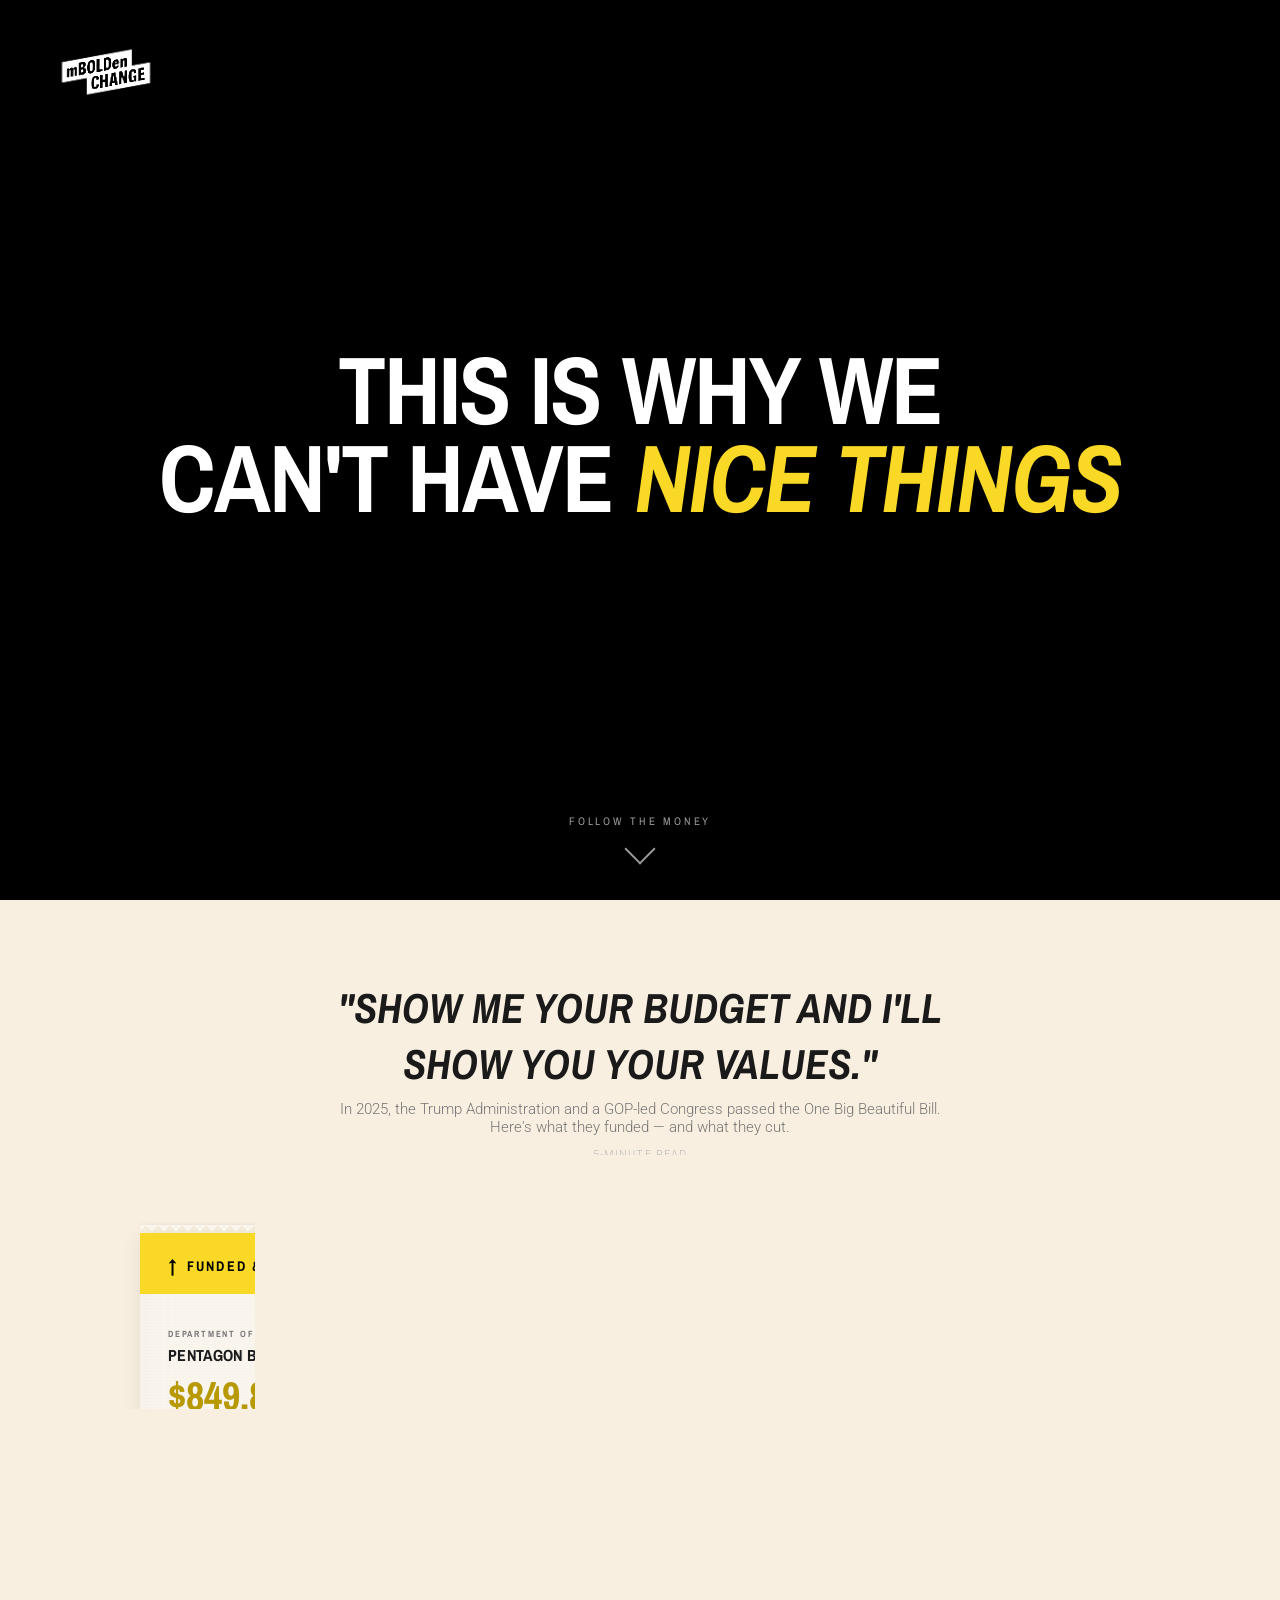
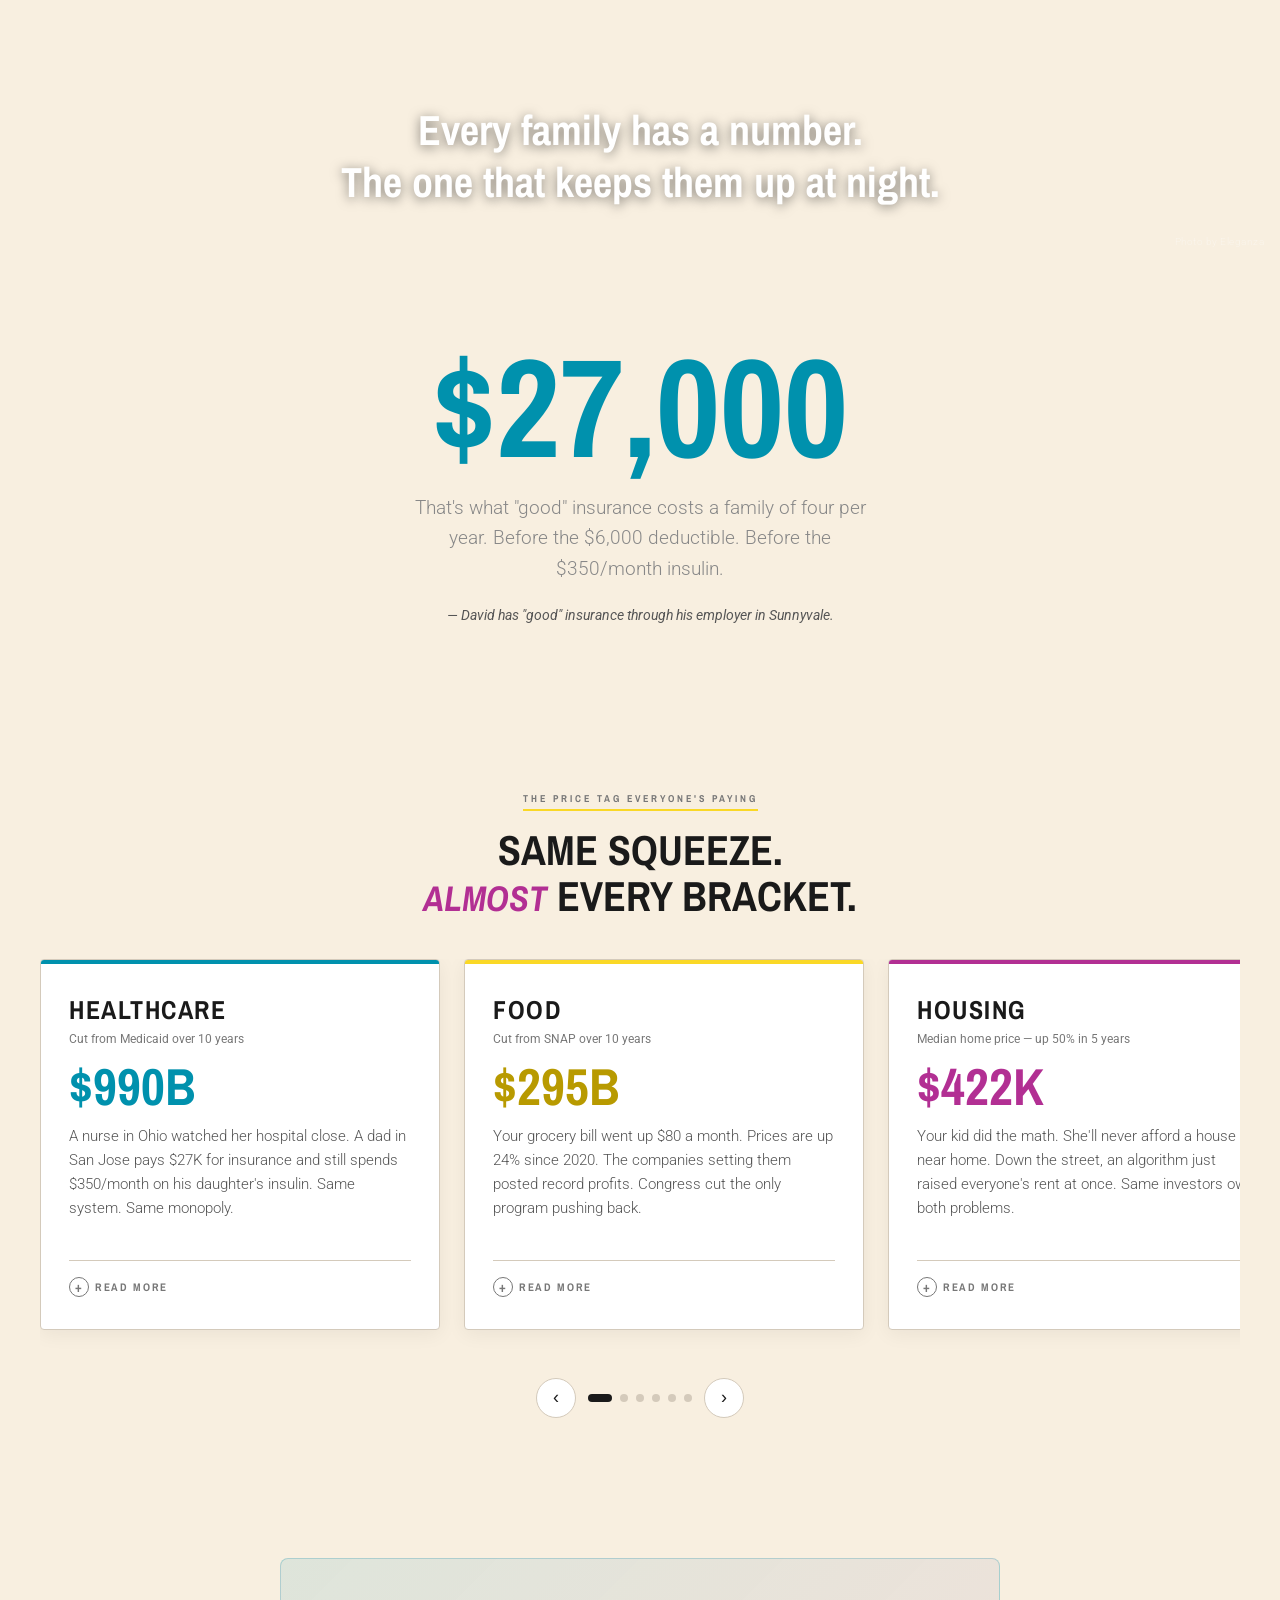
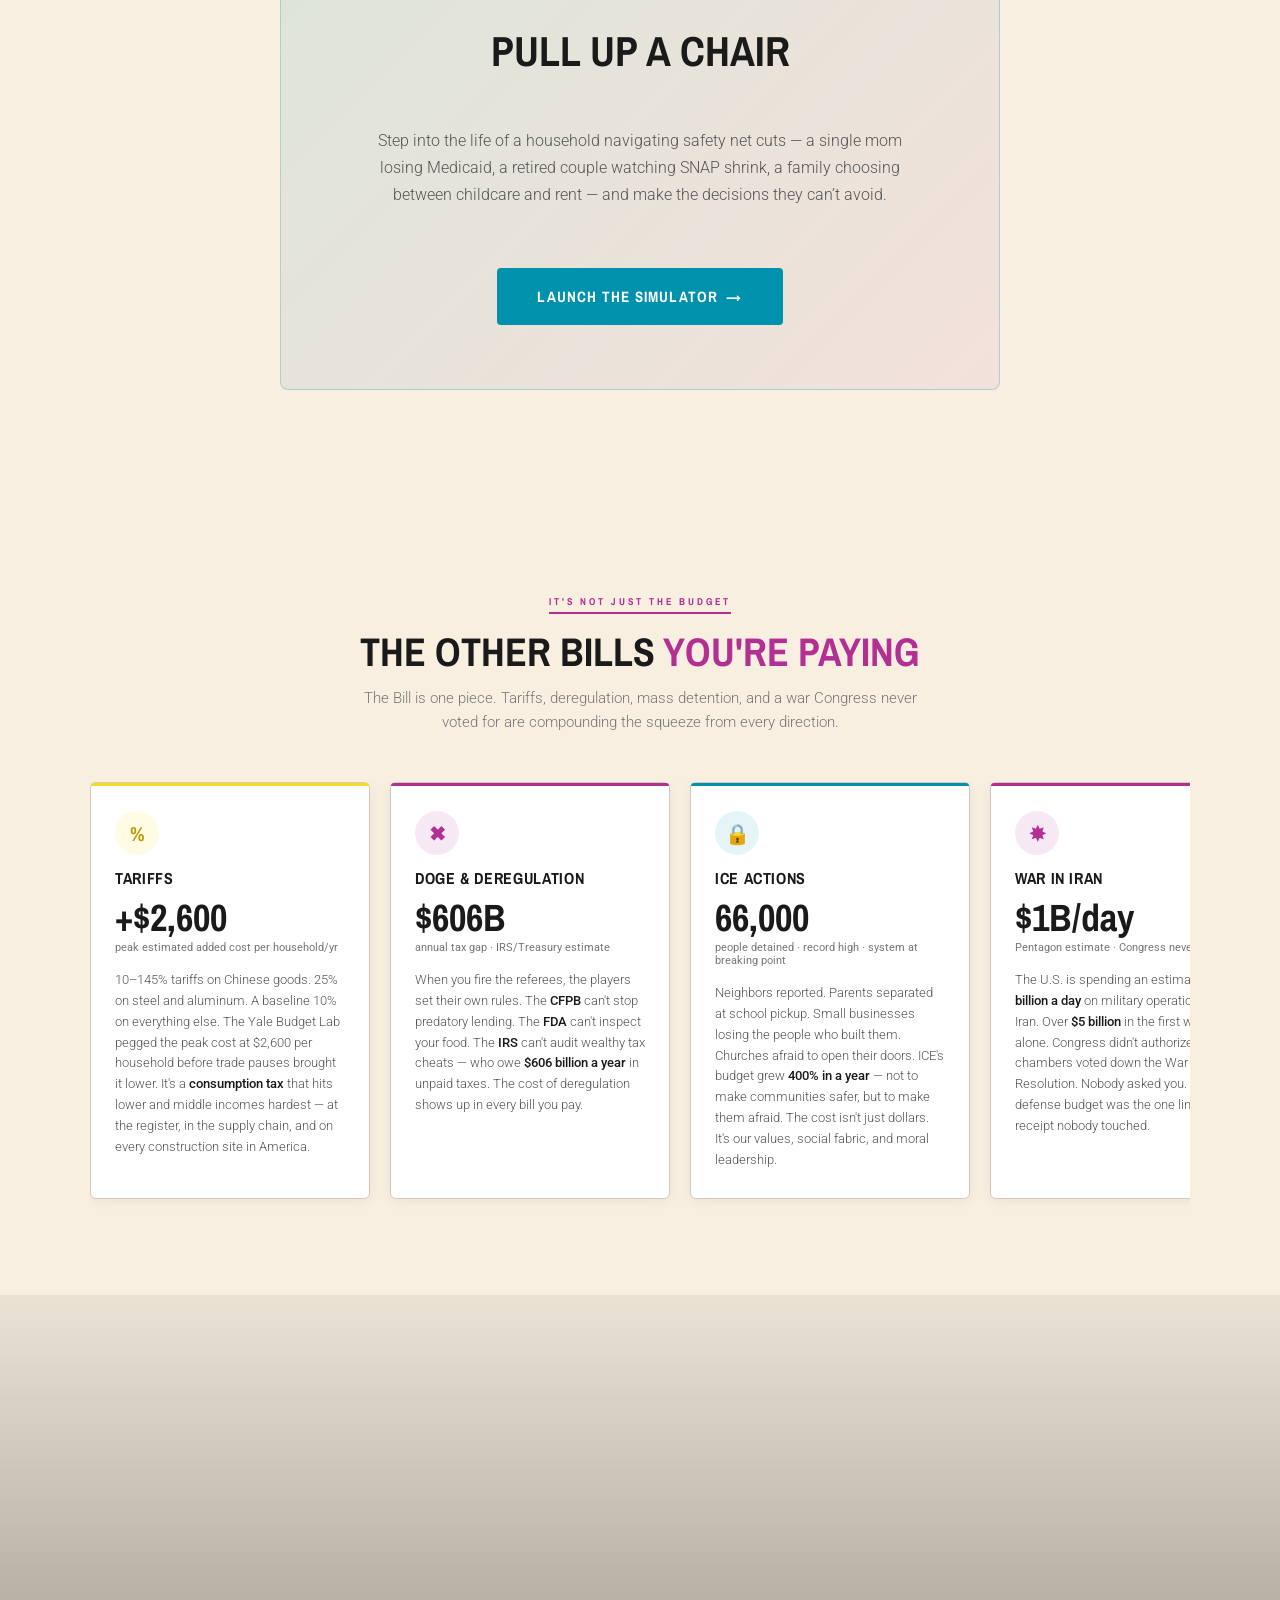
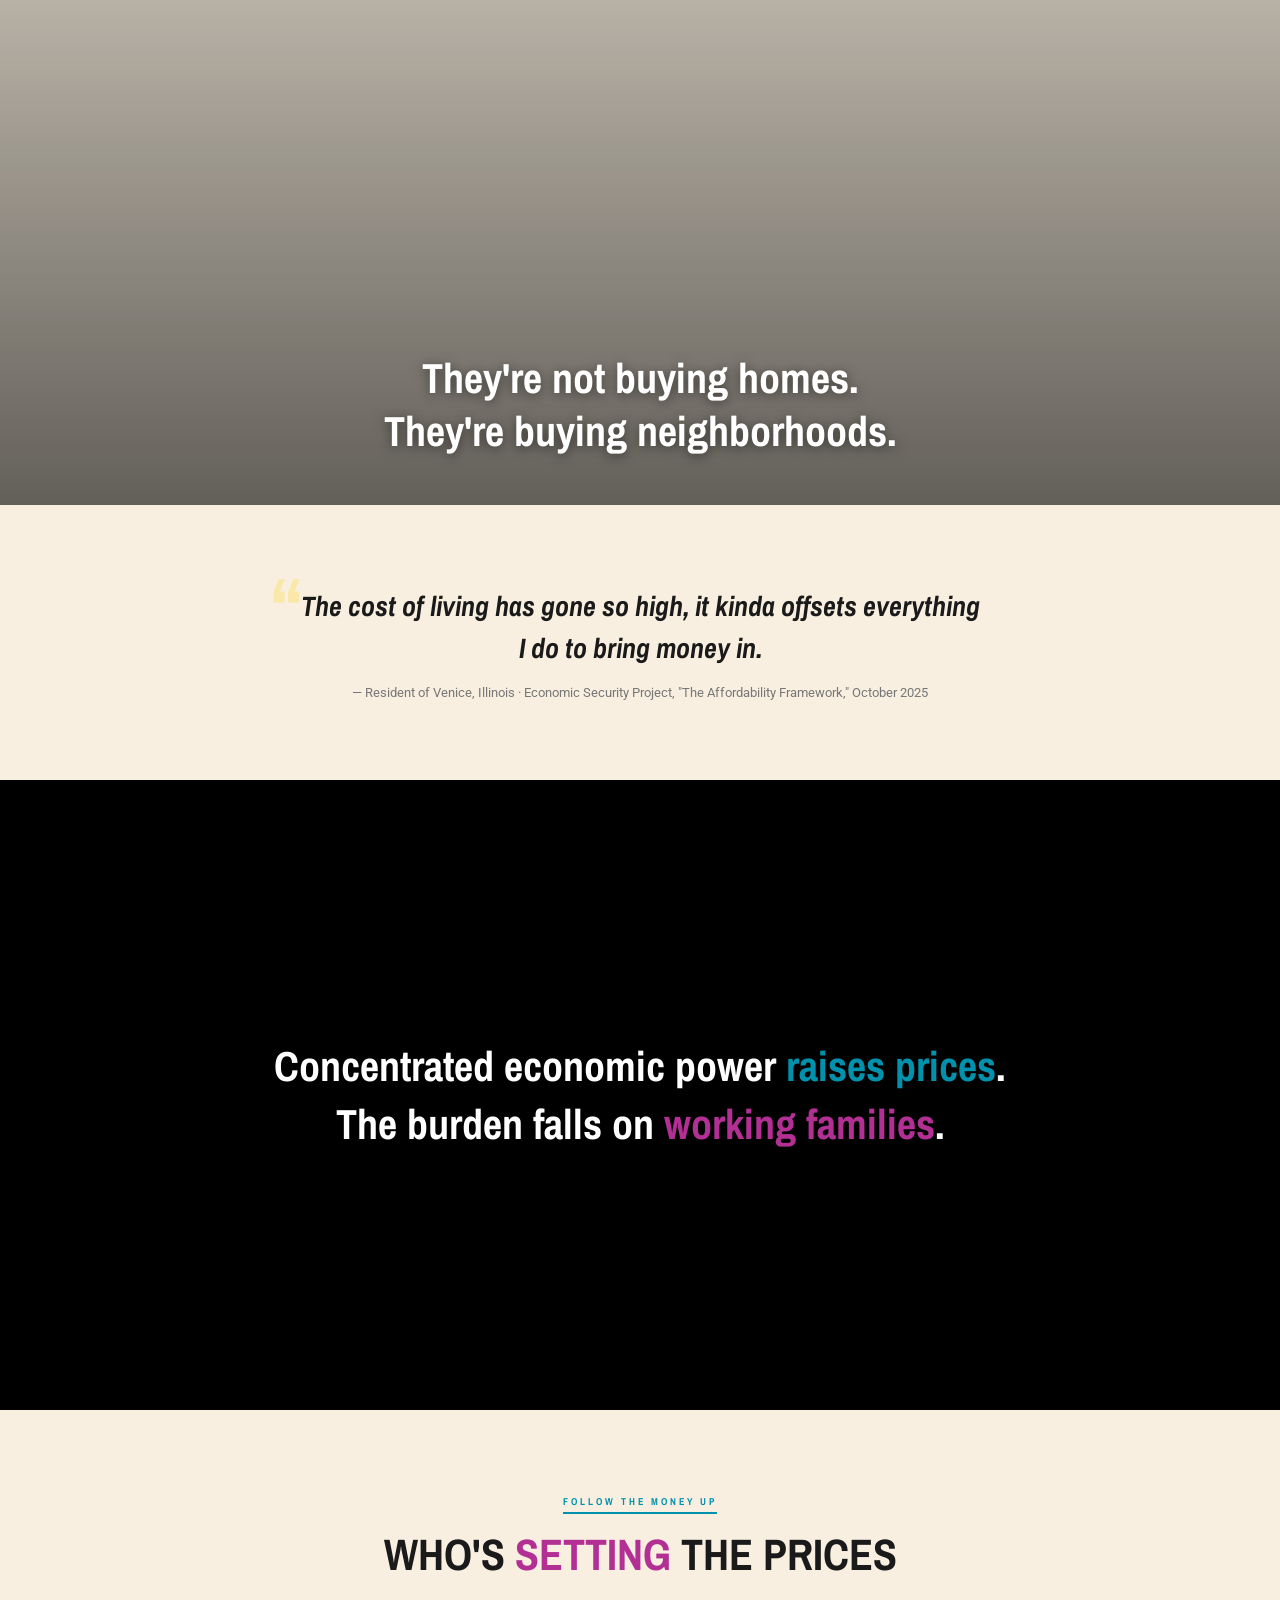
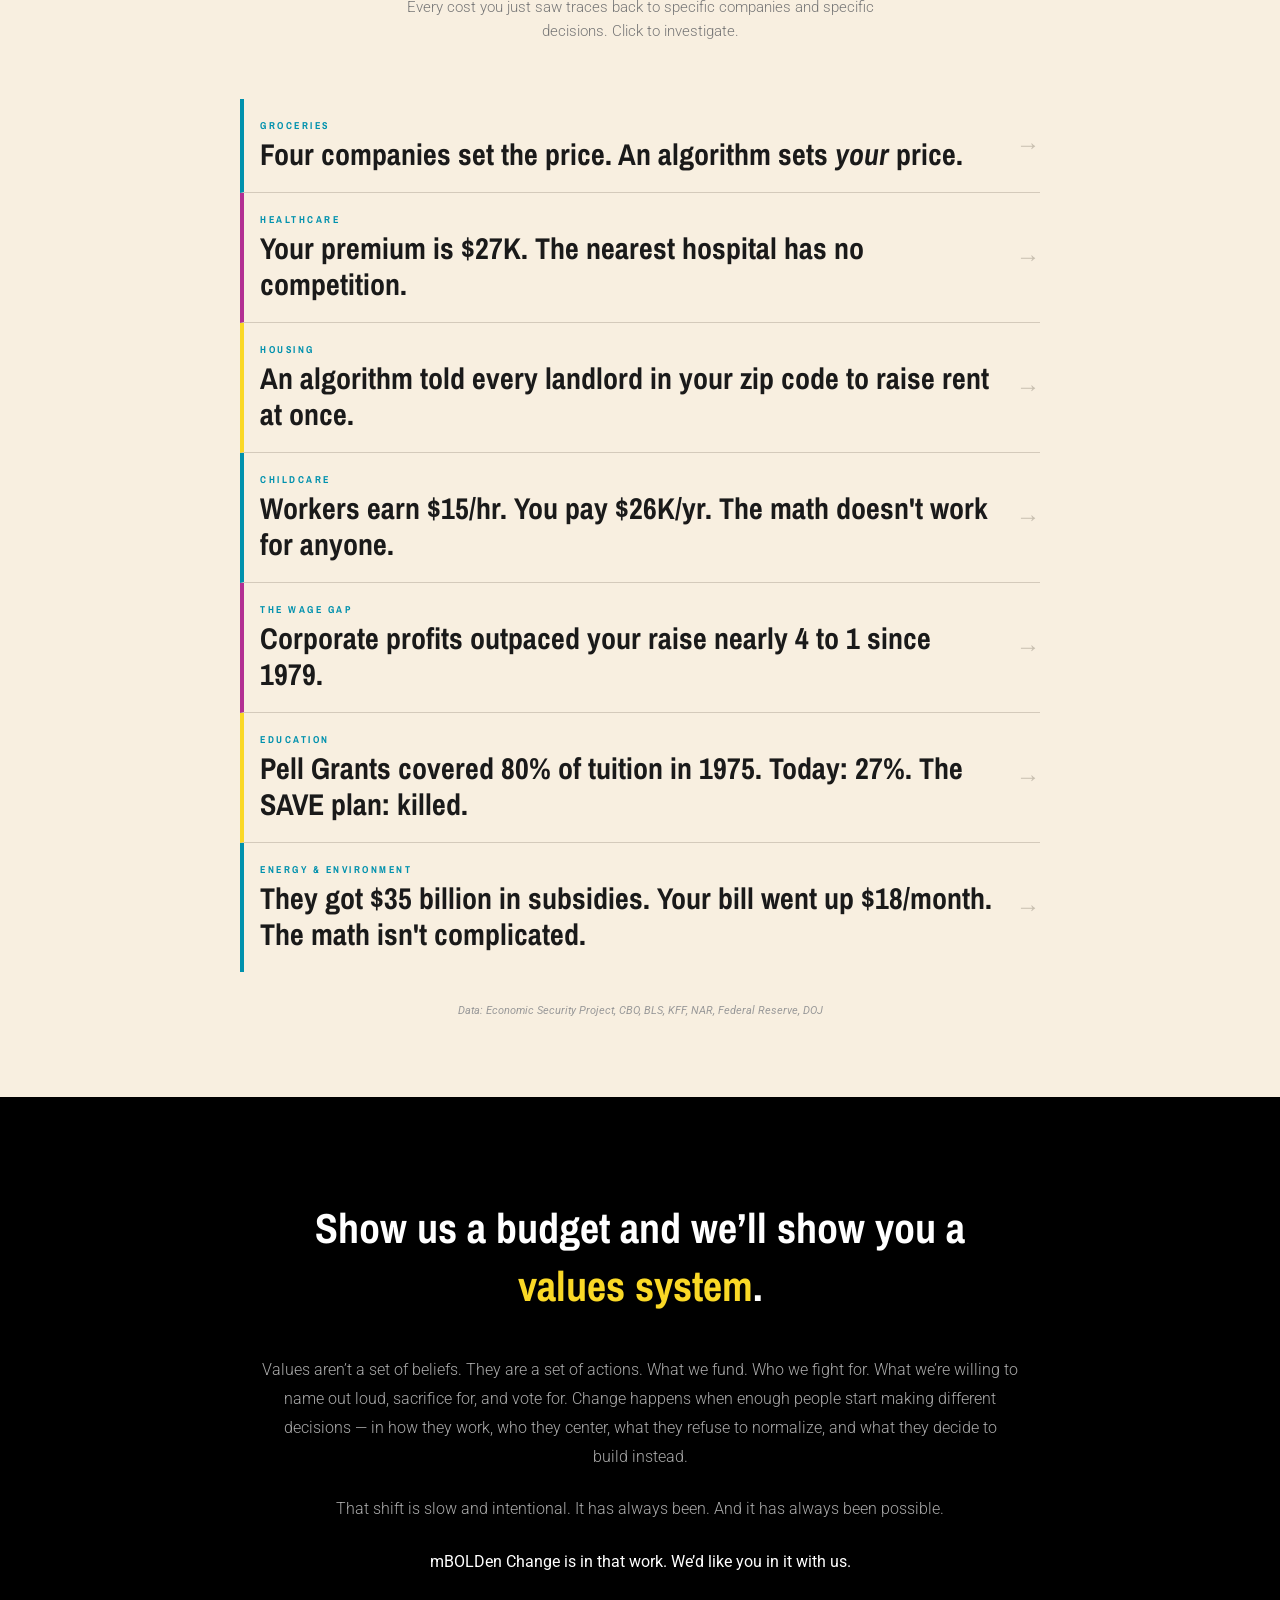
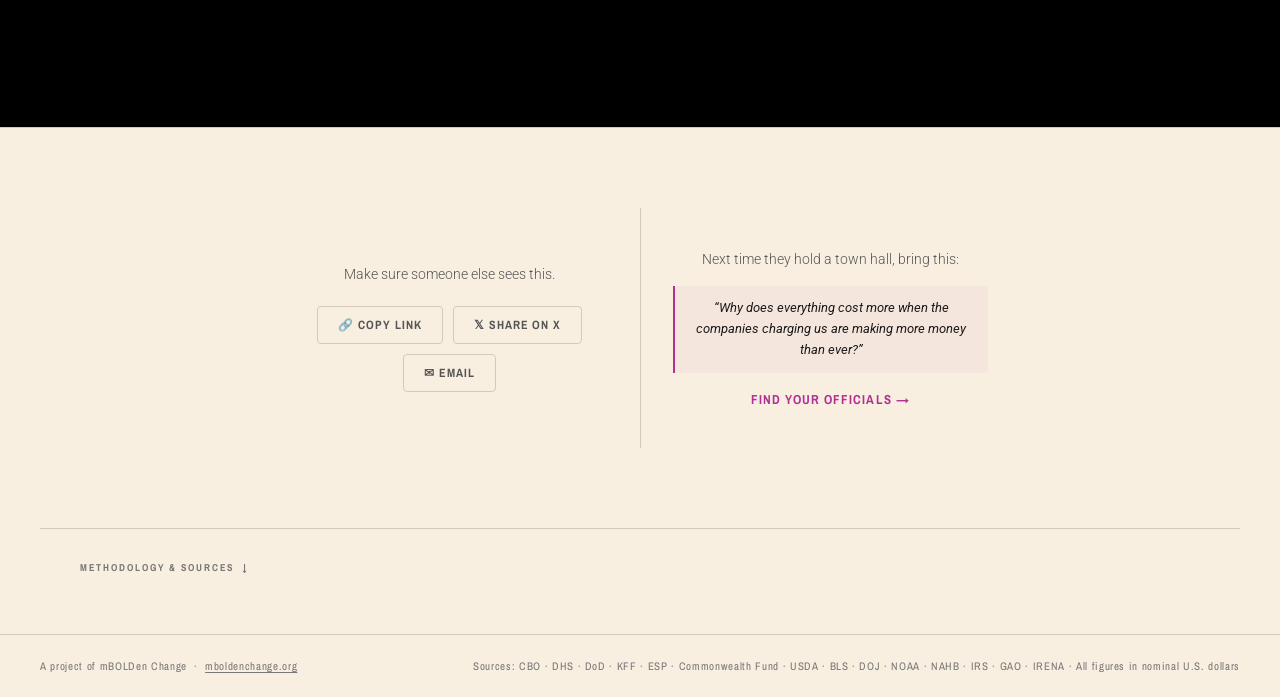
==== commit ebc832cd: "Add files via upload" ====
--- a/index.html
+++ b/index.html
@@ -12,10 +12,10 @@
 
 <!-- Open Graph / Social Sharing -->
 <meta property="og:type" content="website">
-<meta property="og:url" content="https://this-is-why.netlify.app/">
+<meta property="og:url" content="https://www.mboldenaction.org/">
 <meta property="og:title" content="This Is Why We Can't Have Nice Things">
 <meta property="og:description" content="Follow the money. See what Congress funded — and what they cut. A 5-minute read from mBOLDen Change.">
-<meta property="og:image" content="https://this-is-why.netlify.app/og-share-card.png">
+<meta property="og:image" content="https://www.mboldenaction.org/og-share-card.png">
 <meta property="og:image:width" content="1200">
 <meta property="og:image:height" content="630">
 
@@ -23,7 +23,7 @@
 <meta name="twitter:card" content="summary_large_image">
 <meta name="twitter:title" content="This Is Why We Can't Have Nice Things">
 <meta name="twitter:description" content="Follow the money. See what Congress funded — and what they cut.">
-<meta name="twitter:image" content="https://this-is-why.netlify.app/og-share-card.png">
+<meta name="twitter:image" content="https://www.mboldenaction.org/og-share-card.png">
 
 <meta name="description" content="The One Big Beautiful Bill funds tax cuts for the ultra-wealthy while gutting healthcare, housing, food assistance, and education. See what it costs your family.">
 
--- a/styles.css
+++ b/styles.css
@@ -420,6 +420,7 @@
     background: var(--card-bg); border: 1px solid var(--card-border);
     border-radius: 4px; overflow: hidden;
     box-shadow: 0 4px 20px rgba(0,0,0,0.06);
+    display: flex; flex-direction: column;
     position: relative; cursor: pointer;
     transition: box-shadow 0.3s ease, transform 0.3s ease;
   }
@@ -435,7 +436,7 @@
   .carousel-card[data-topic="education"]::before { background: var(--fuchsia); }
   .carousel-card[data-topic="energy"]::before { background: #b89a00; }
 
-  .card-preview { padding: 32px 28px; }
+  .card-preview { padding: 32px 28px; display: flex; flex-direction: column; flex: 1; }
   .card-domain {
     font-family: 'Archivo Narrow', sans-serif;
     font-size: clamp(18px, 2.5vw, 26px);
@@ -458,7 +459,7 @@
   .carousel-card[data-topic="education"] .card-stat { color: var(--fuchsia); }
   .carousel-card[data-topic="energy"] .card-stat { color: #b89a00; }
 
-  .card-hook { font-size: 15px; color: #555; line-height: 1.6; font-weight: 300; margin-bottom: 16px; }
+  .card-hook { font-size: 15px; color: #555; line-height: 1.6; font-weight: 300; margin-bottom: 16px; flex: 1; }
   .card-expand-hint {
     font-family: 'Archivo Narrow', sans-serif; font-size: 11px;
     letter-spacing: 0.15em; text-transform: uppercase;
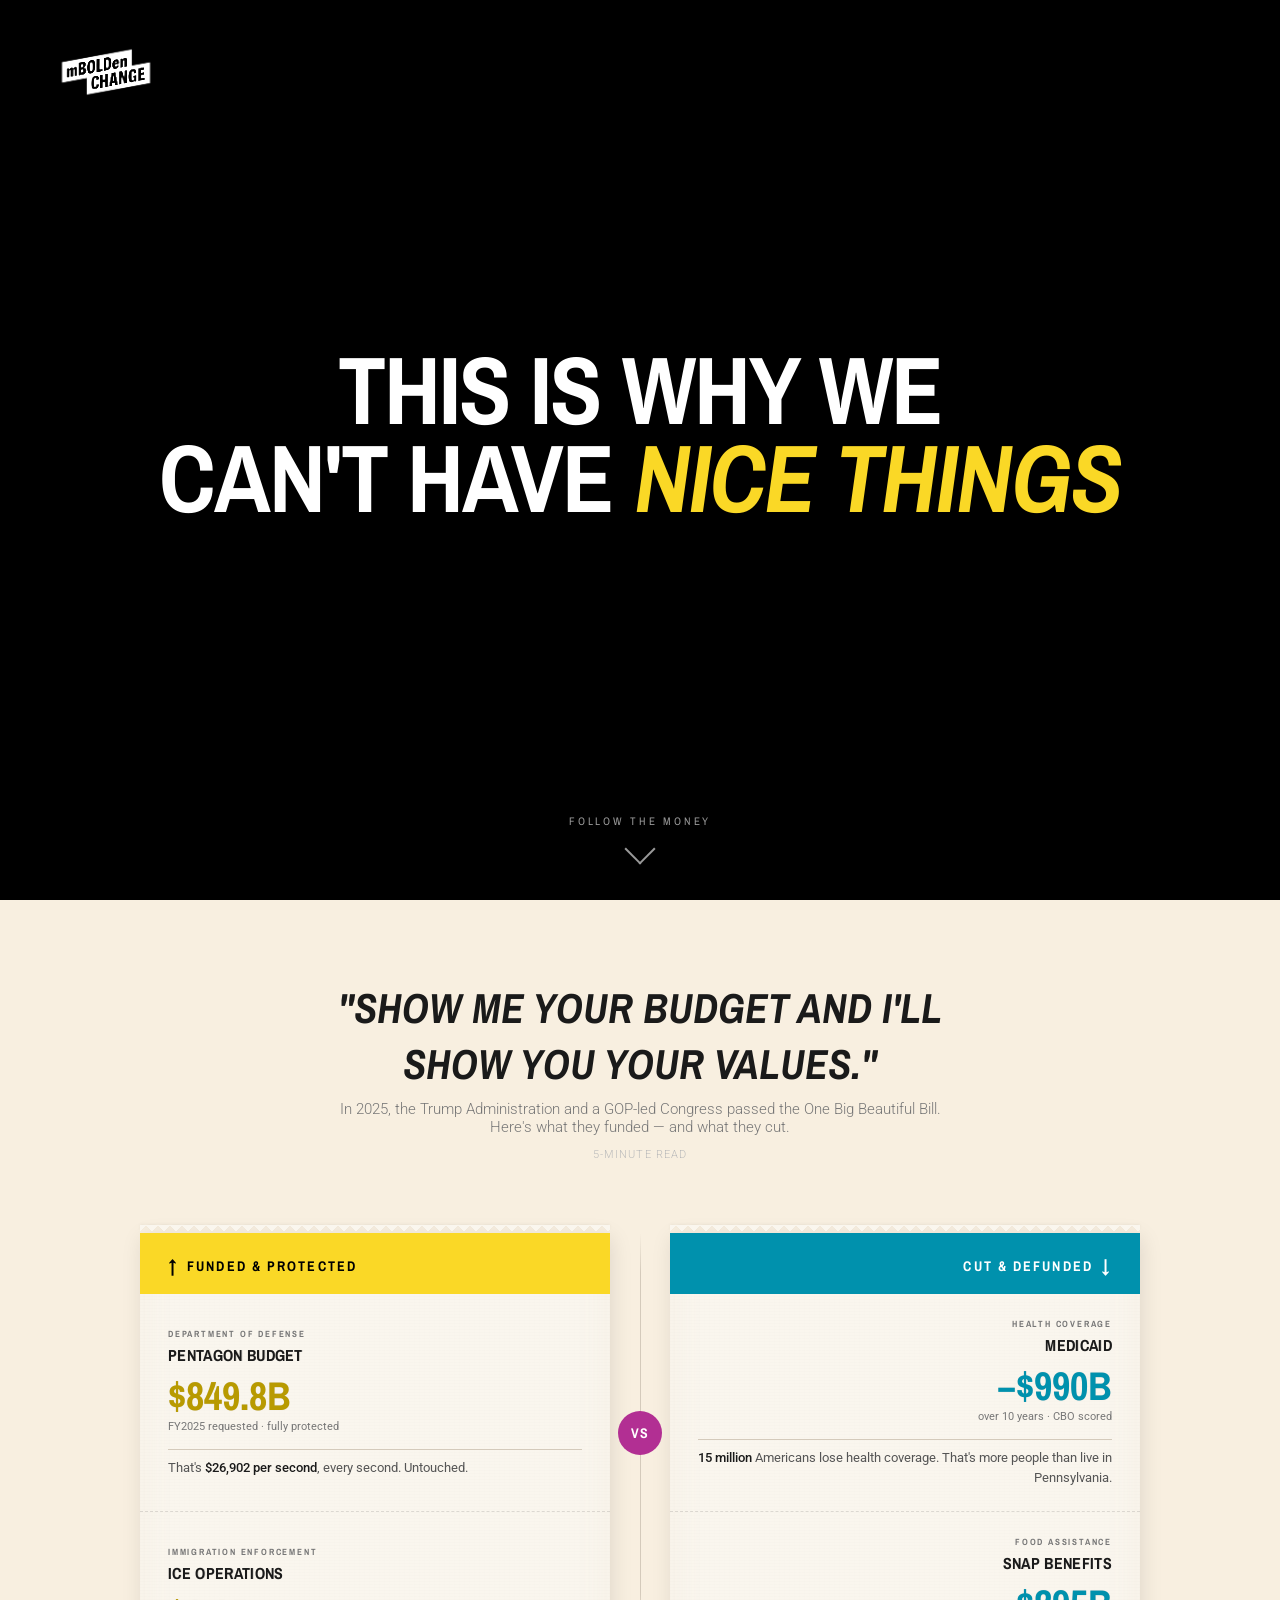
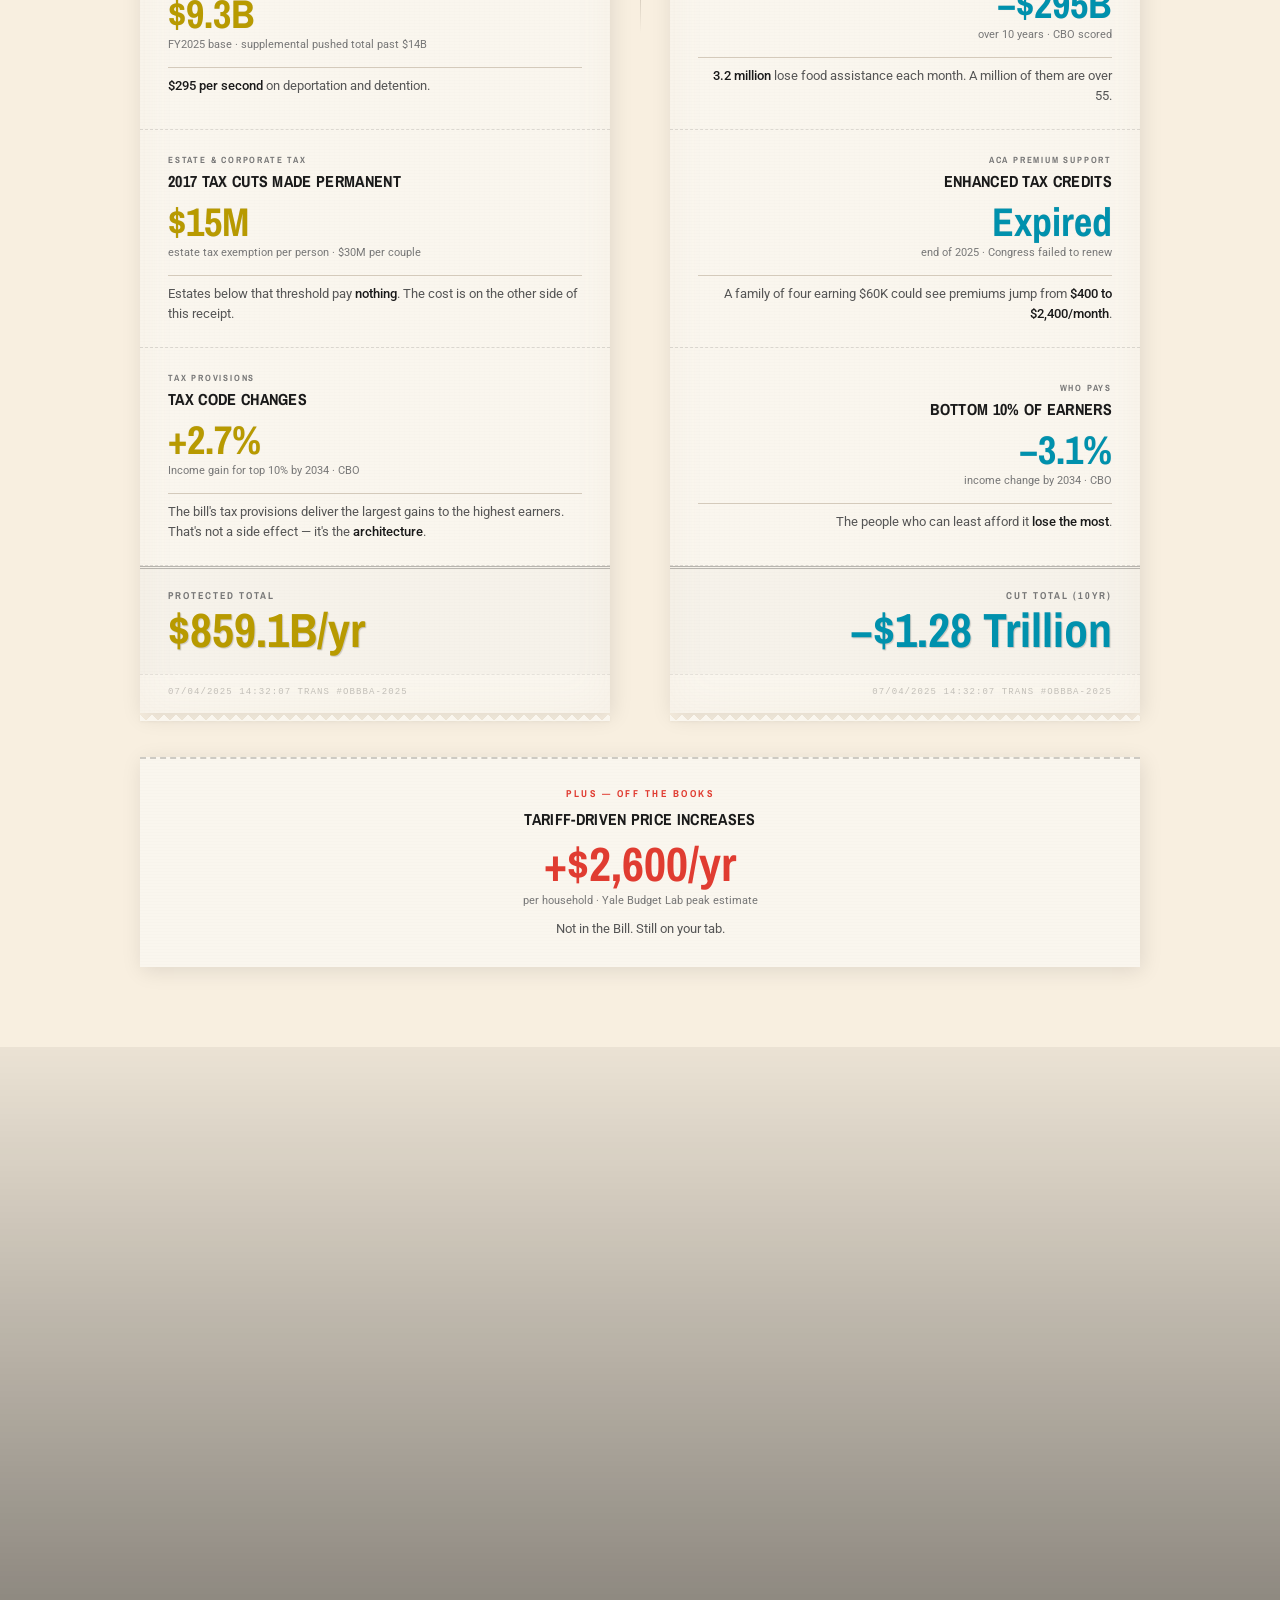
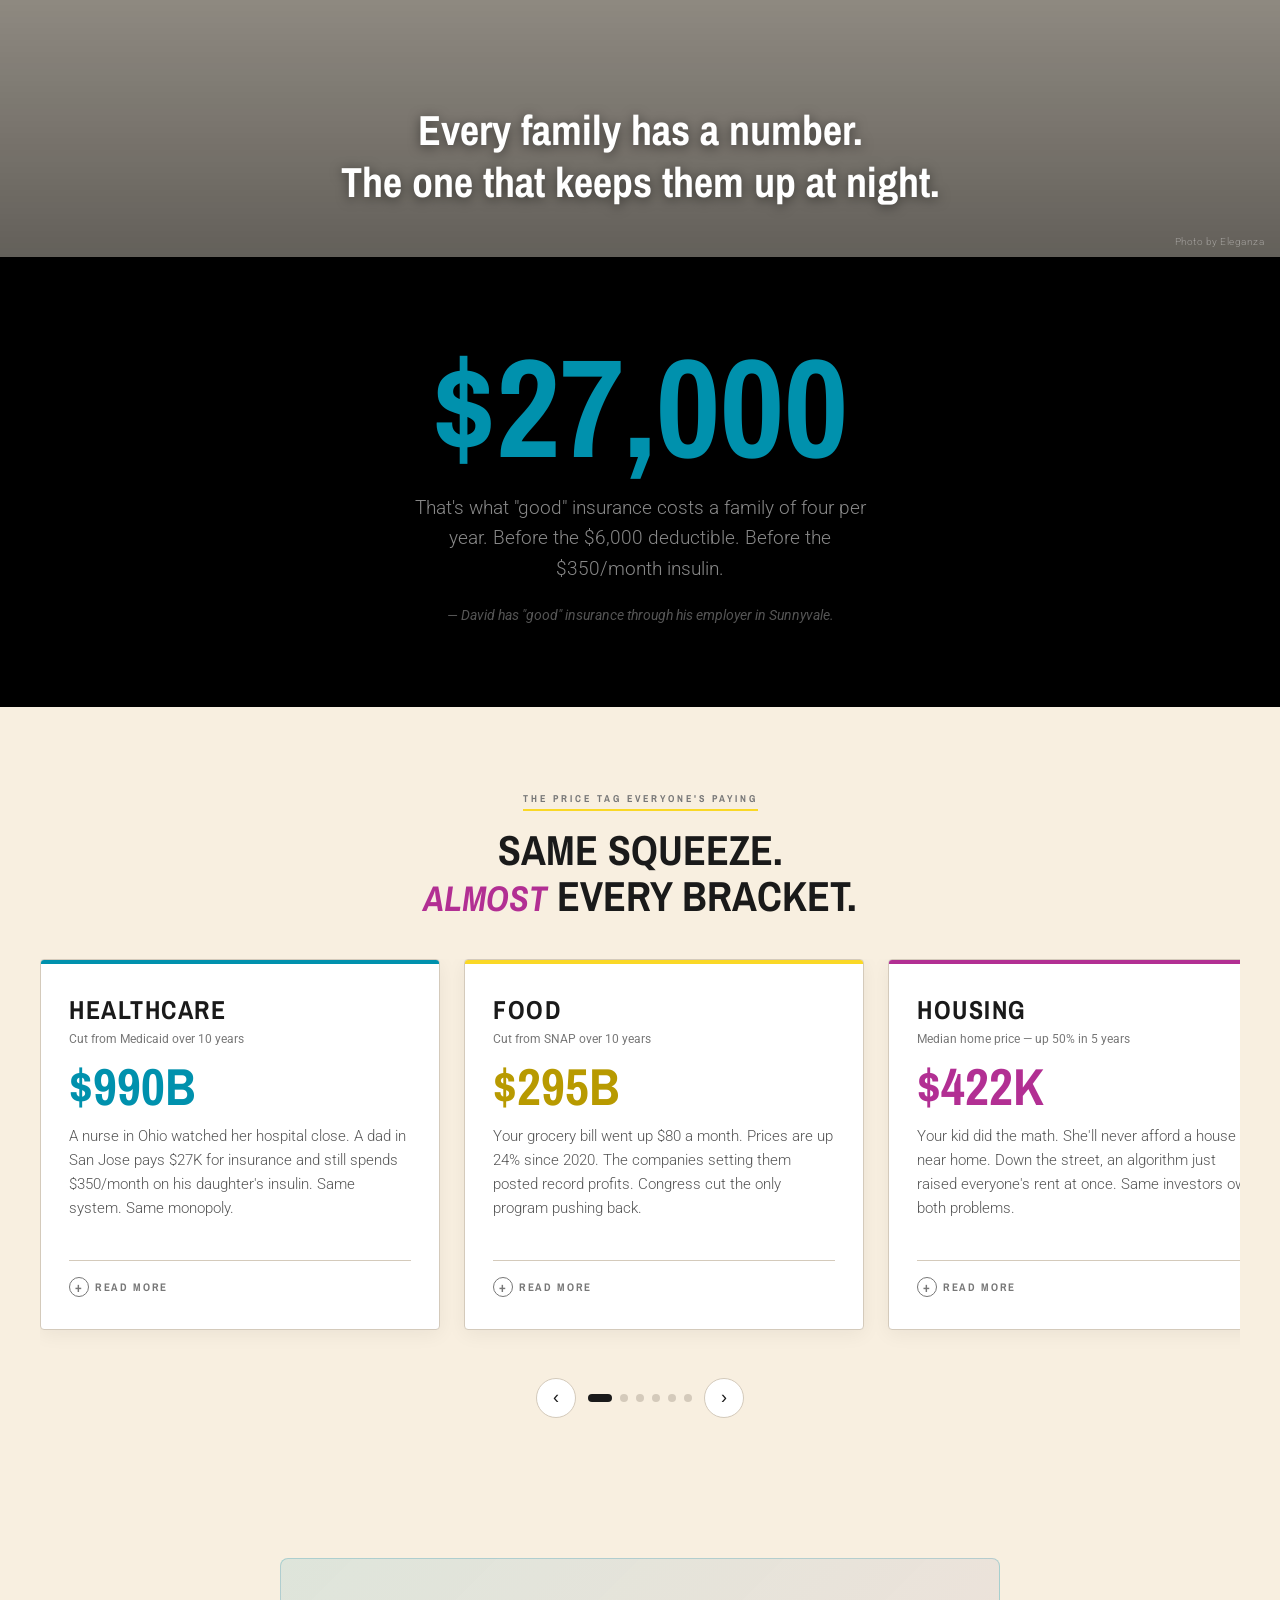
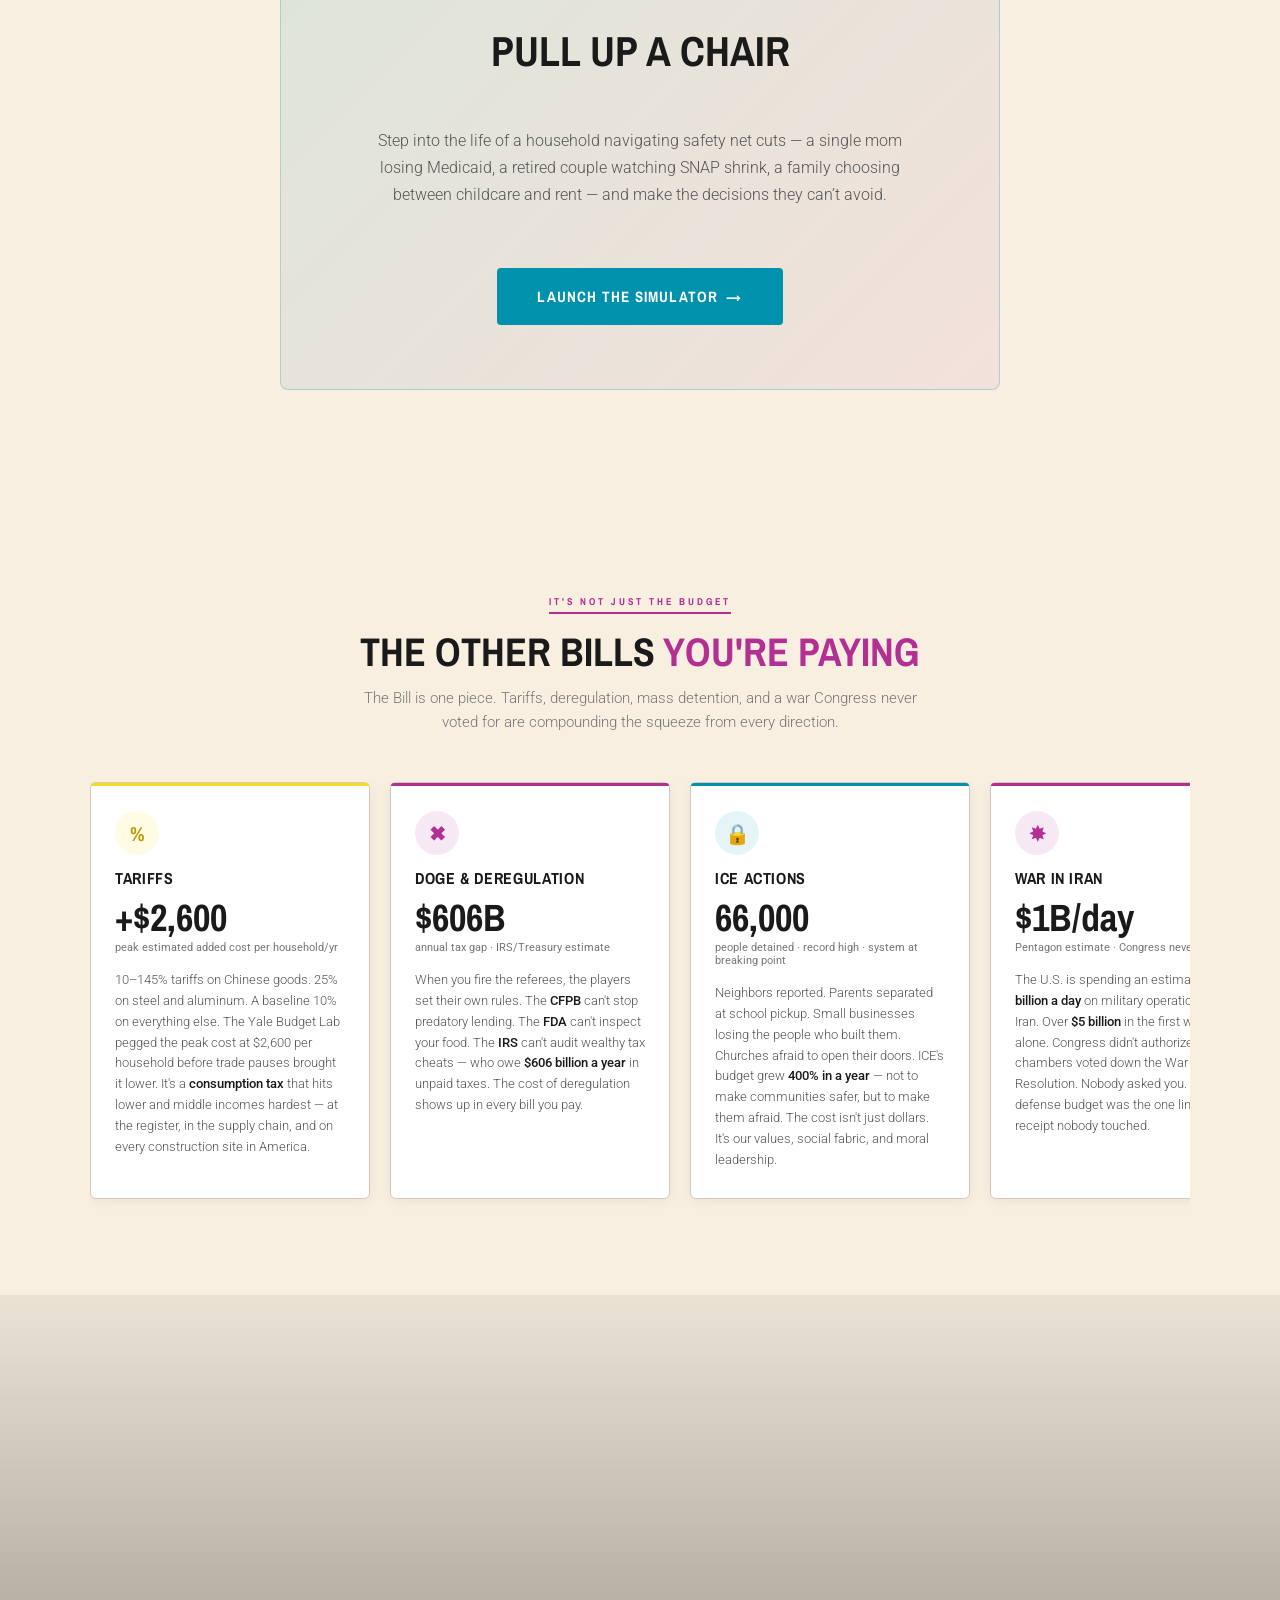
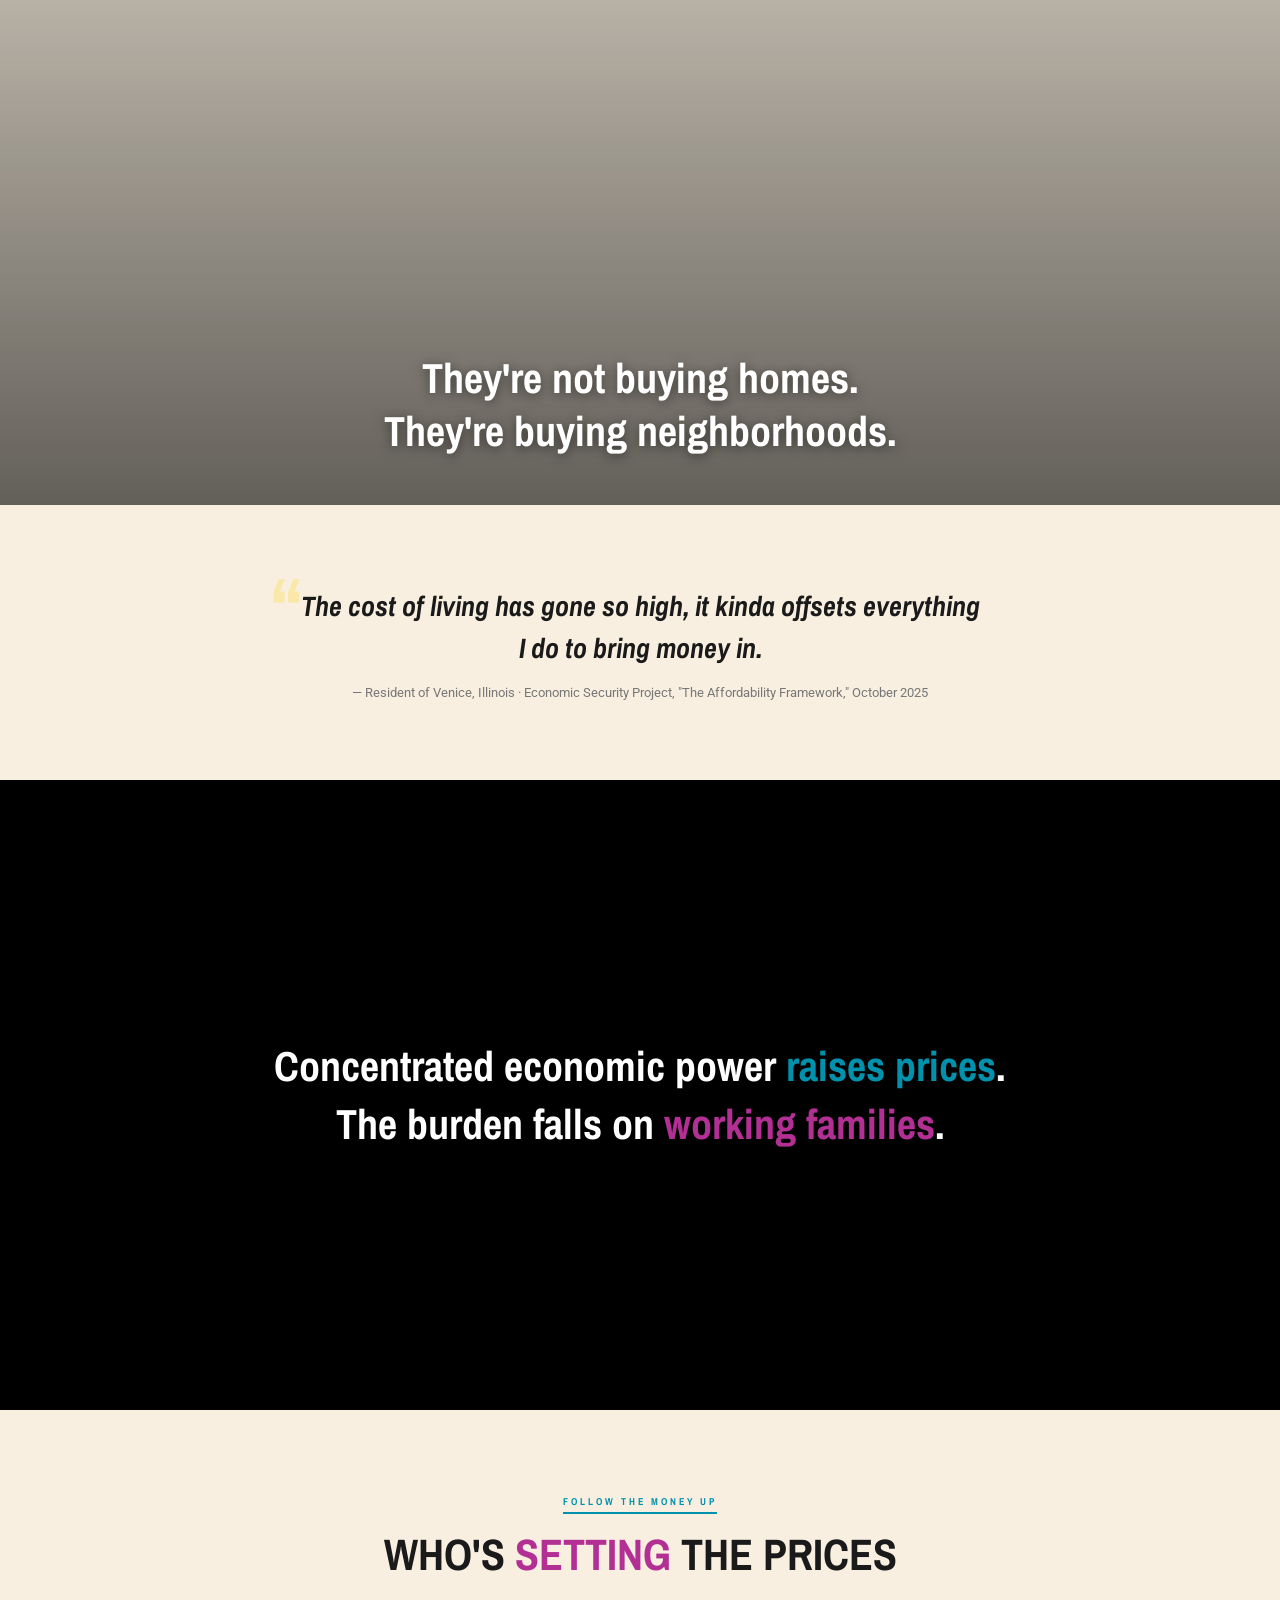
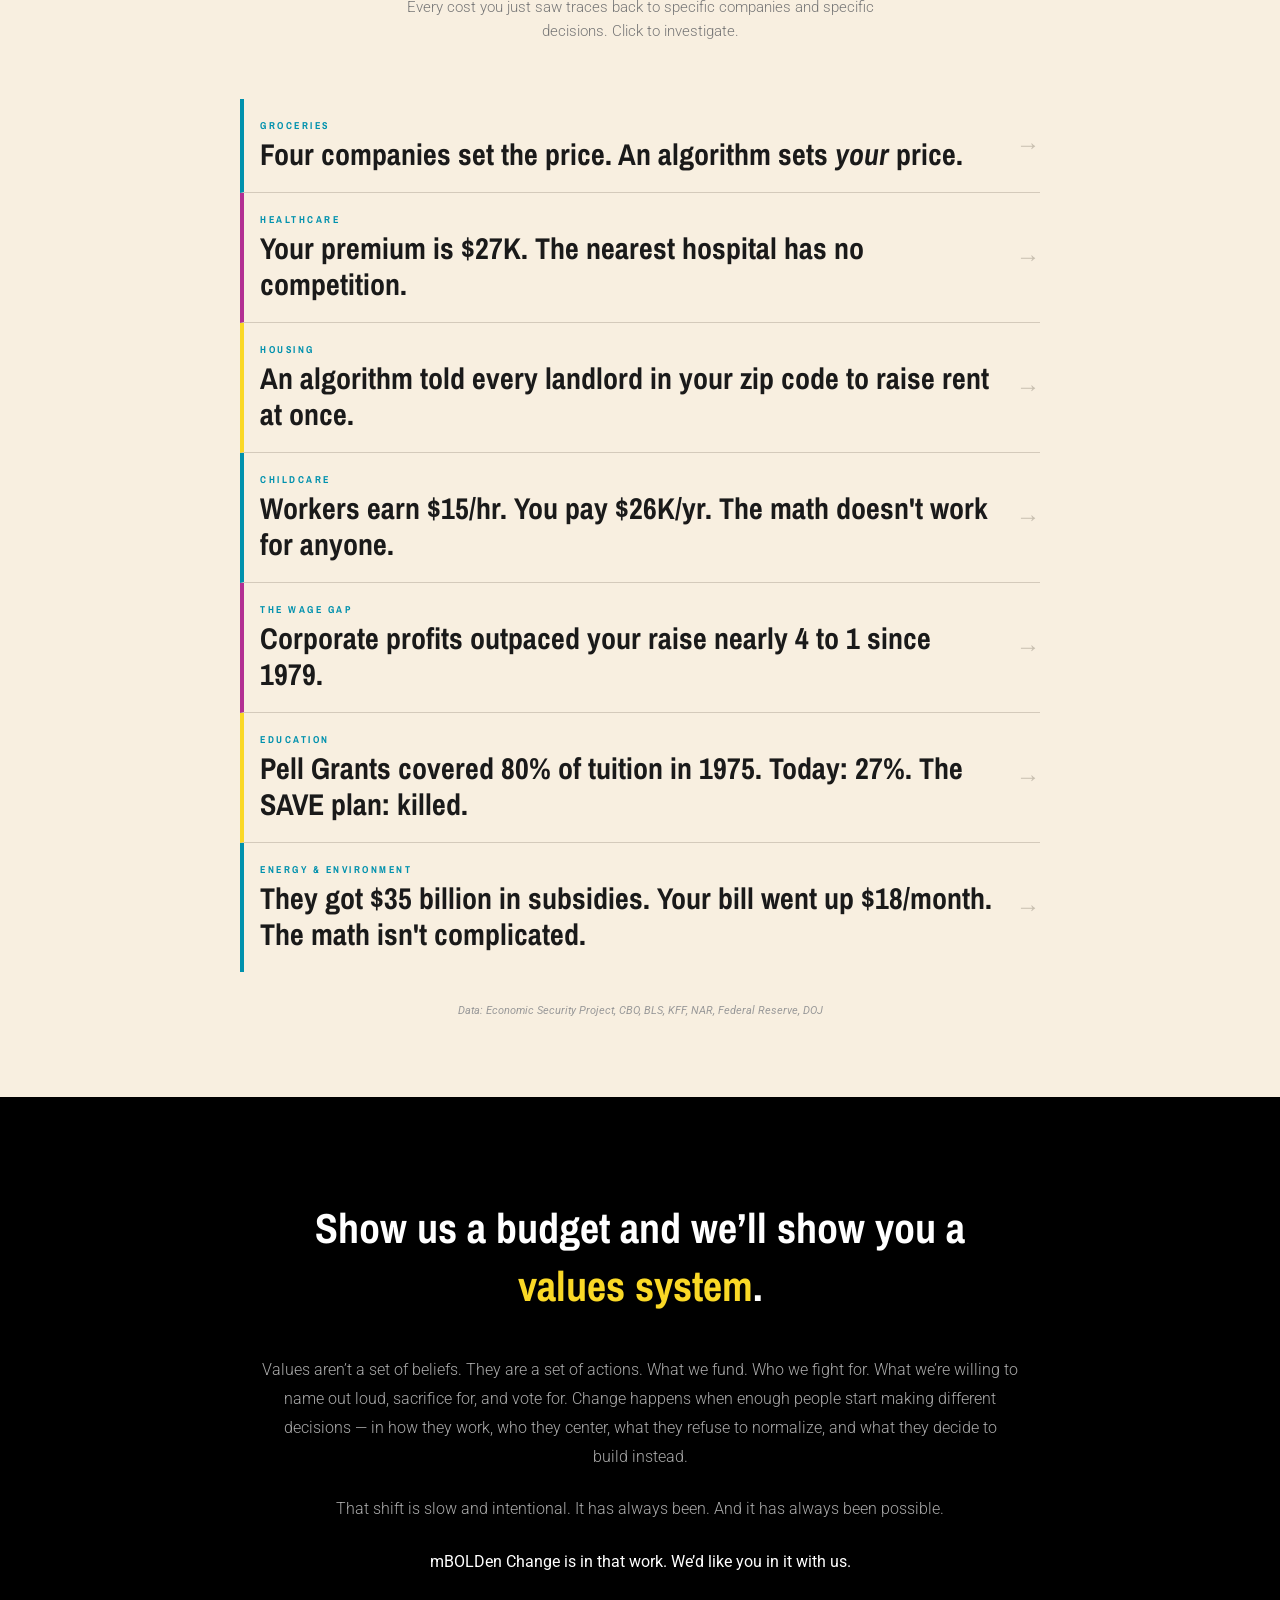
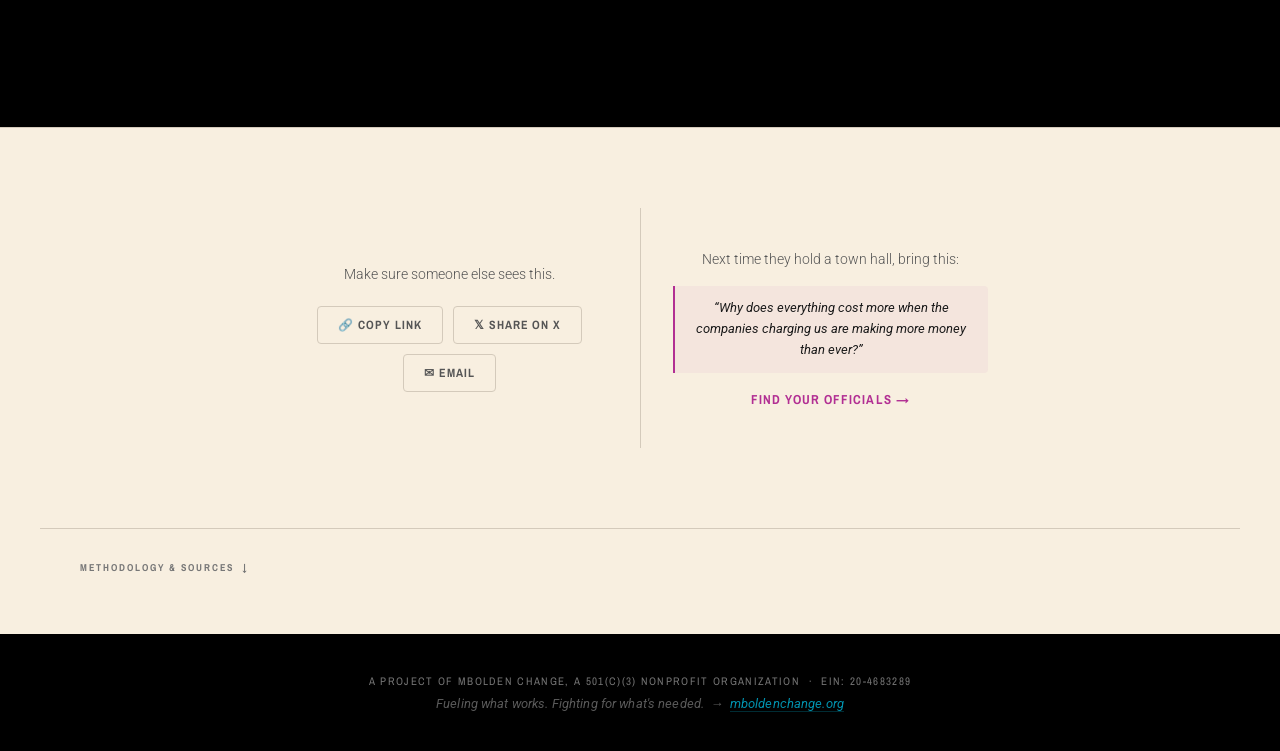
==== commit 150a2fde: "Add files via upload" ====
--- a/index.html
+++ b/index.html
@@ -853,8 +853,8 @@
 </div>
 
 <footer>
-  <span>A project of mBOLDen Change &nbsp;·&nbsp; <a href="https://www.mboldenchange.org" target="_blank" rel="noopener" style="color:inherit; text-decoration:underline; text-underline-offset:2px;">mboldenchange.org</a></span>
-  <span>Sources: CBO · DHS · DoD · KFF · ESP · Commonwealth Fund · USDA · BLS · DOJ · NOAA · NAHB · IRS · GAO · IRENA · All figures in nominal U.S. dollars</span>
+  <div class="footer-org">A project of <a href="https://www.mboldenchange.org" target="_blank" rel="noopener">mBOLDen Change</a>, a 501(c)(3) nonprofit organization &nbsp;·&nbsp; EIN: 20-4683289</div>
+  <div class="footer-mission">Fueling what works. Fighting for what's needed. &nbsp;→&nbsp; <a href="https://www.mboldenchange.org" target="_blank" rel="noopener">mboldenchange.org</a></div>
 </footer>
 
 
--- a/styles.css
+++ b/styles.css
@@ -858,11 +858,24 @@
   .methodology-body a { color: var(--teal); text-decoration: none; border-bottom: 1px solid rgba(0,145,173,0.3); }
 
   footer {
-    border-top: 1px solid var(--card-border); padding: 24px 40px;
-    display: flex; justify-content: space-between;
-    font-size: 11px; color: #777;
+    background: var(--black); padding: 40px 40px;
+    text-align: center;
     font-family: 'Archivo Narrow', sans-serif; letter-spacing: 0.06em;
   }
+  .footer-org {
+    font-size: 11px; color: rgba(255,255,255,0.45); text-transform: uppercase; letter-spacing: 0.12em;
+  }
+  .footer-org a { color: inherit; text-decoration: none; }
+  .footer-mission {
+    margin-top: 8px;
+    font-family: 'Roboto', sans-serif; font-style: italic;
+    font-size: 13px; color: rgba(255,255,255,0.35); letter-spacing: 0.01em;
+  }
+  .footer-mission a {
+    color: var(--teal); text-decoration: none;
+    border-bottom: 1px solid rgba(0,145,173,0.3);
+  }
+  .footer-mission a:hover { border-bottom-color: var(--teal); }
 
   /* ── RESPONSIVE ── */
   @media (max-width: 768px) {
@@ -889,7 +902,7 @@
     .sim-callout { flex-direction: column; text-align: center; padding: 28px 20px; }
     .sim-callout-btn { width: 100%; justify-content: center; }
     .methodology-body { grid-template-columns: 1fr; }
-    footer { flex-direction: column; gap: 8px; }
+    footer { padding: 32px 20px; }
     .hook { padding: 40px 24px; }
     .hook-logo img { height: 64px; }
     .receipt-section { padding: 60px 20px; }
@@ -900,7 +913,7 @@
     .video-section { padding: 20px 20px 40px; }
     .stat-break { min-height: 40vh; padding: 60px 20px; }
     .methodology { padding: 24px 20px 40px; }
-    footer { padding: 20px; }
+    footer { padding: 28px 16px; }
     .sticky-ticker-brand { font-size: 8px; padding: 0 10px 0 12px; letter-spacing: 0.1em; }
     .sticky-ticker { height: 32px; }
     .stat-break-number { font-size: clamp(48px, 15vw, 100px); }
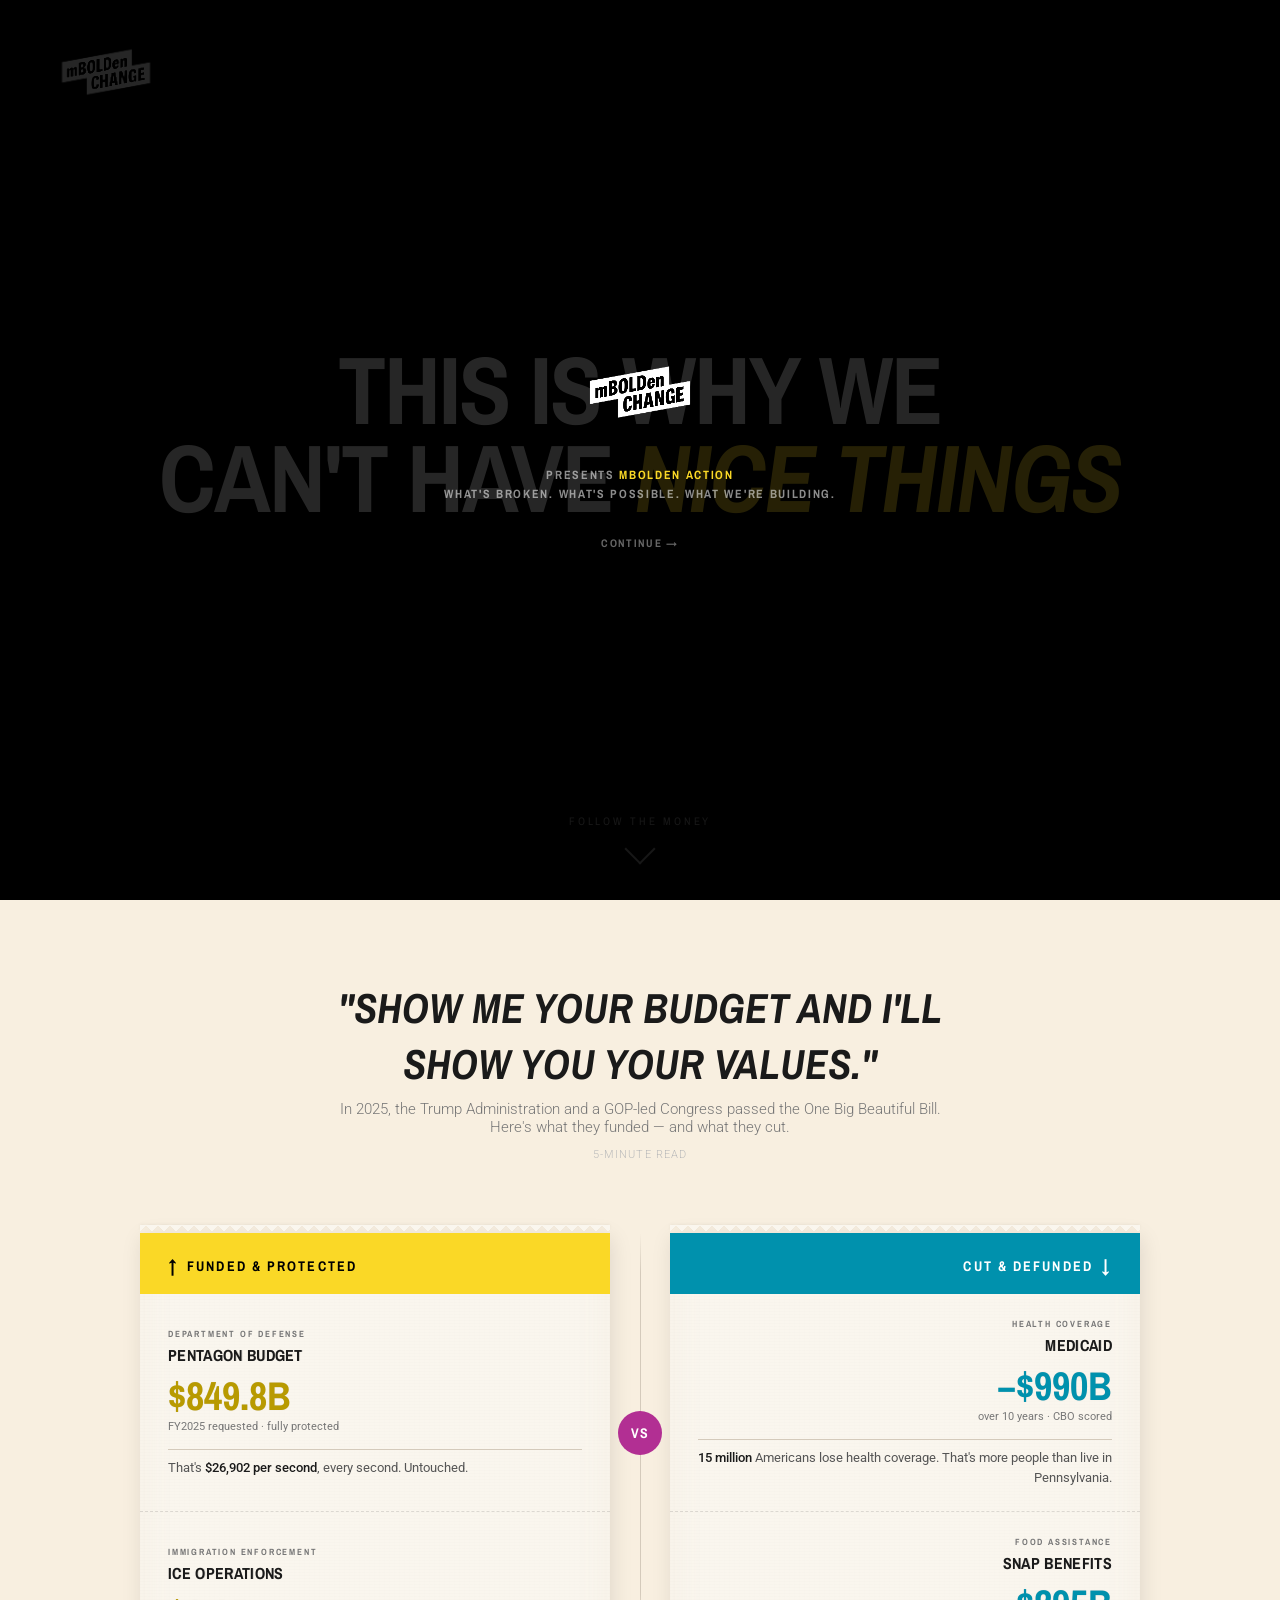
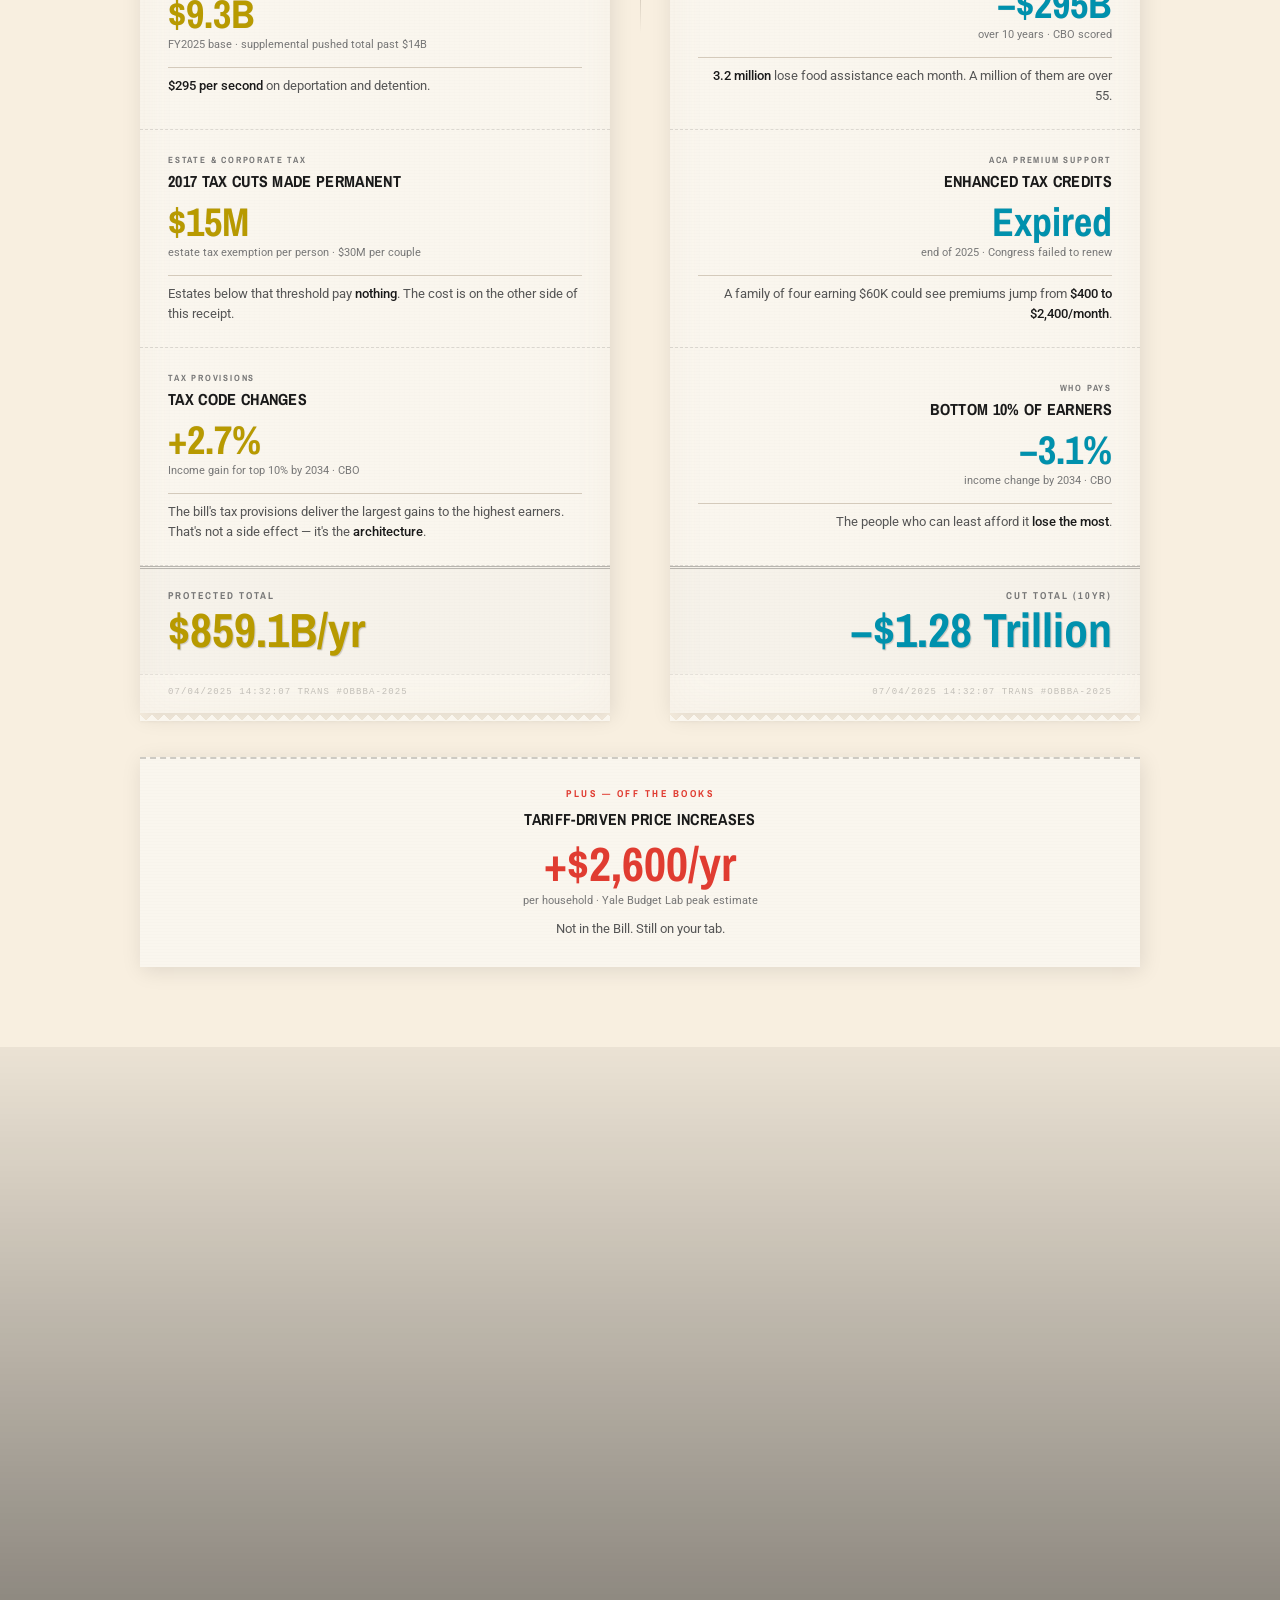
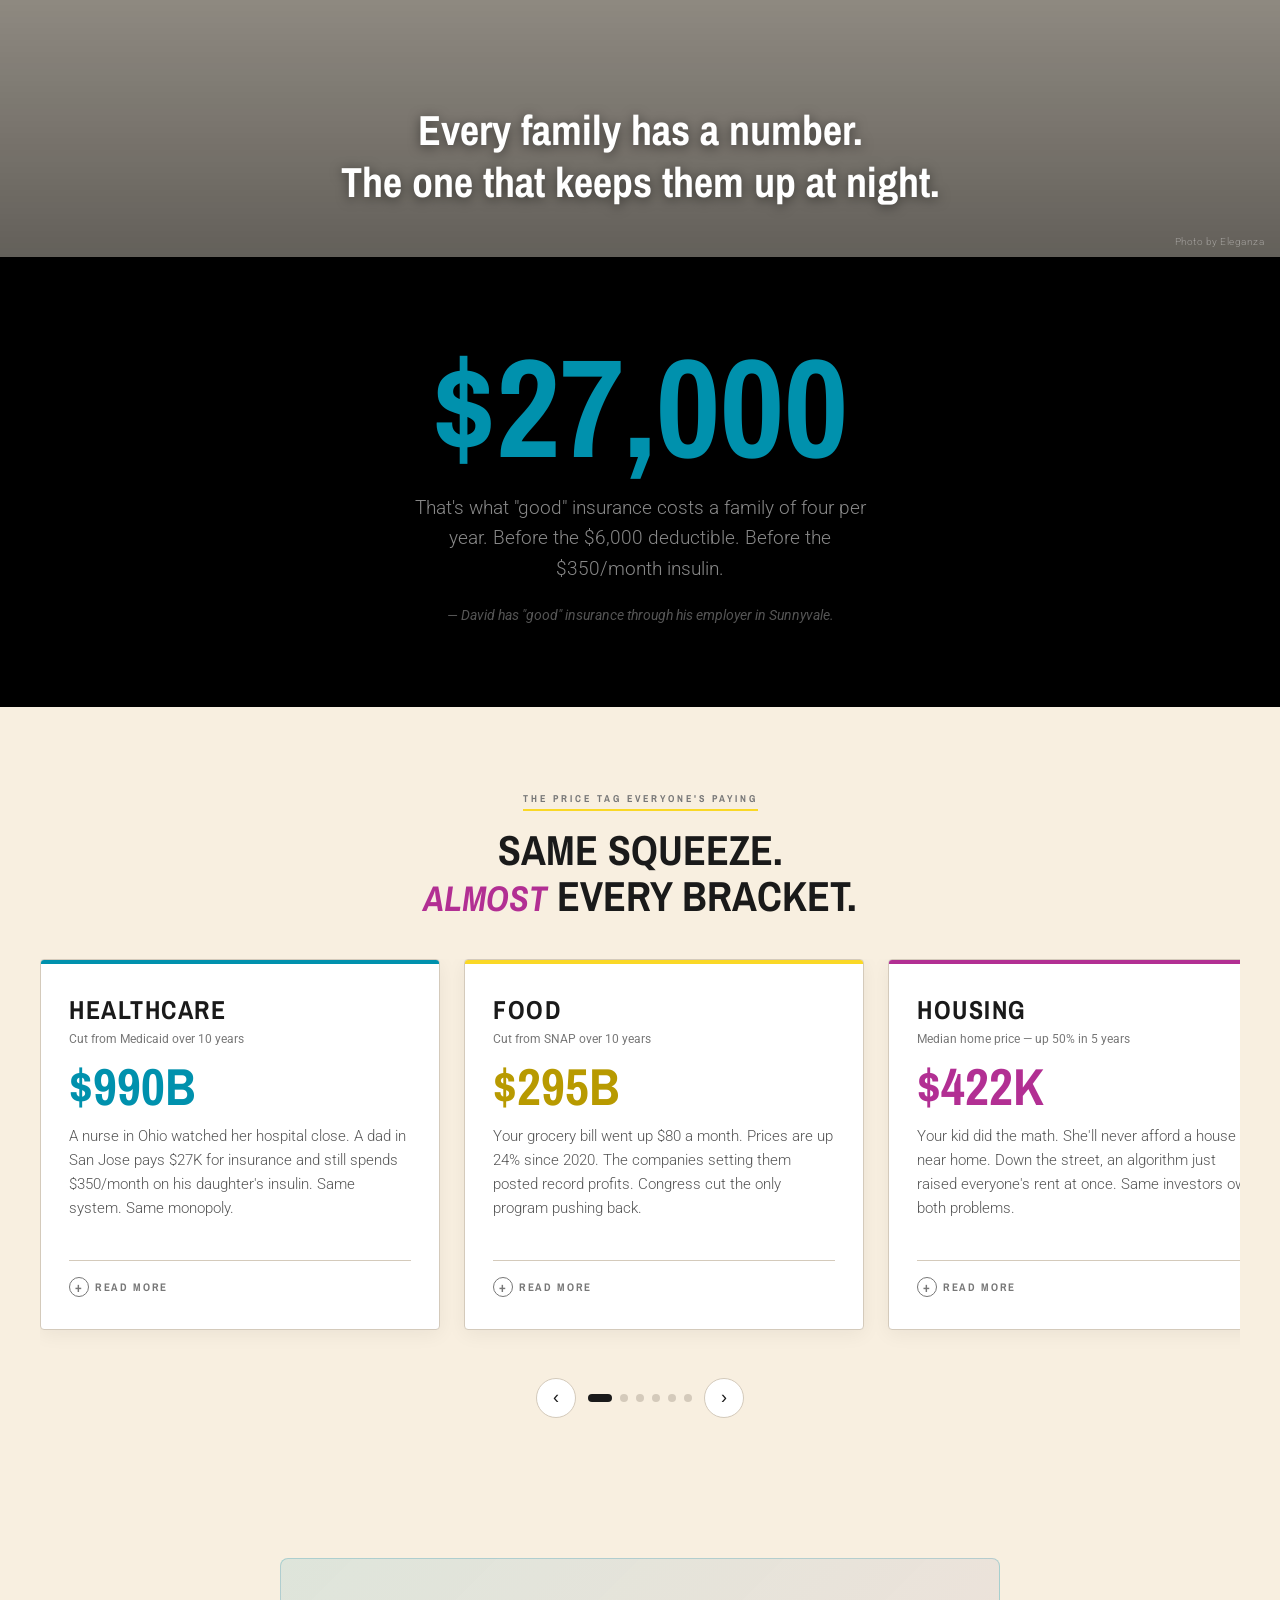
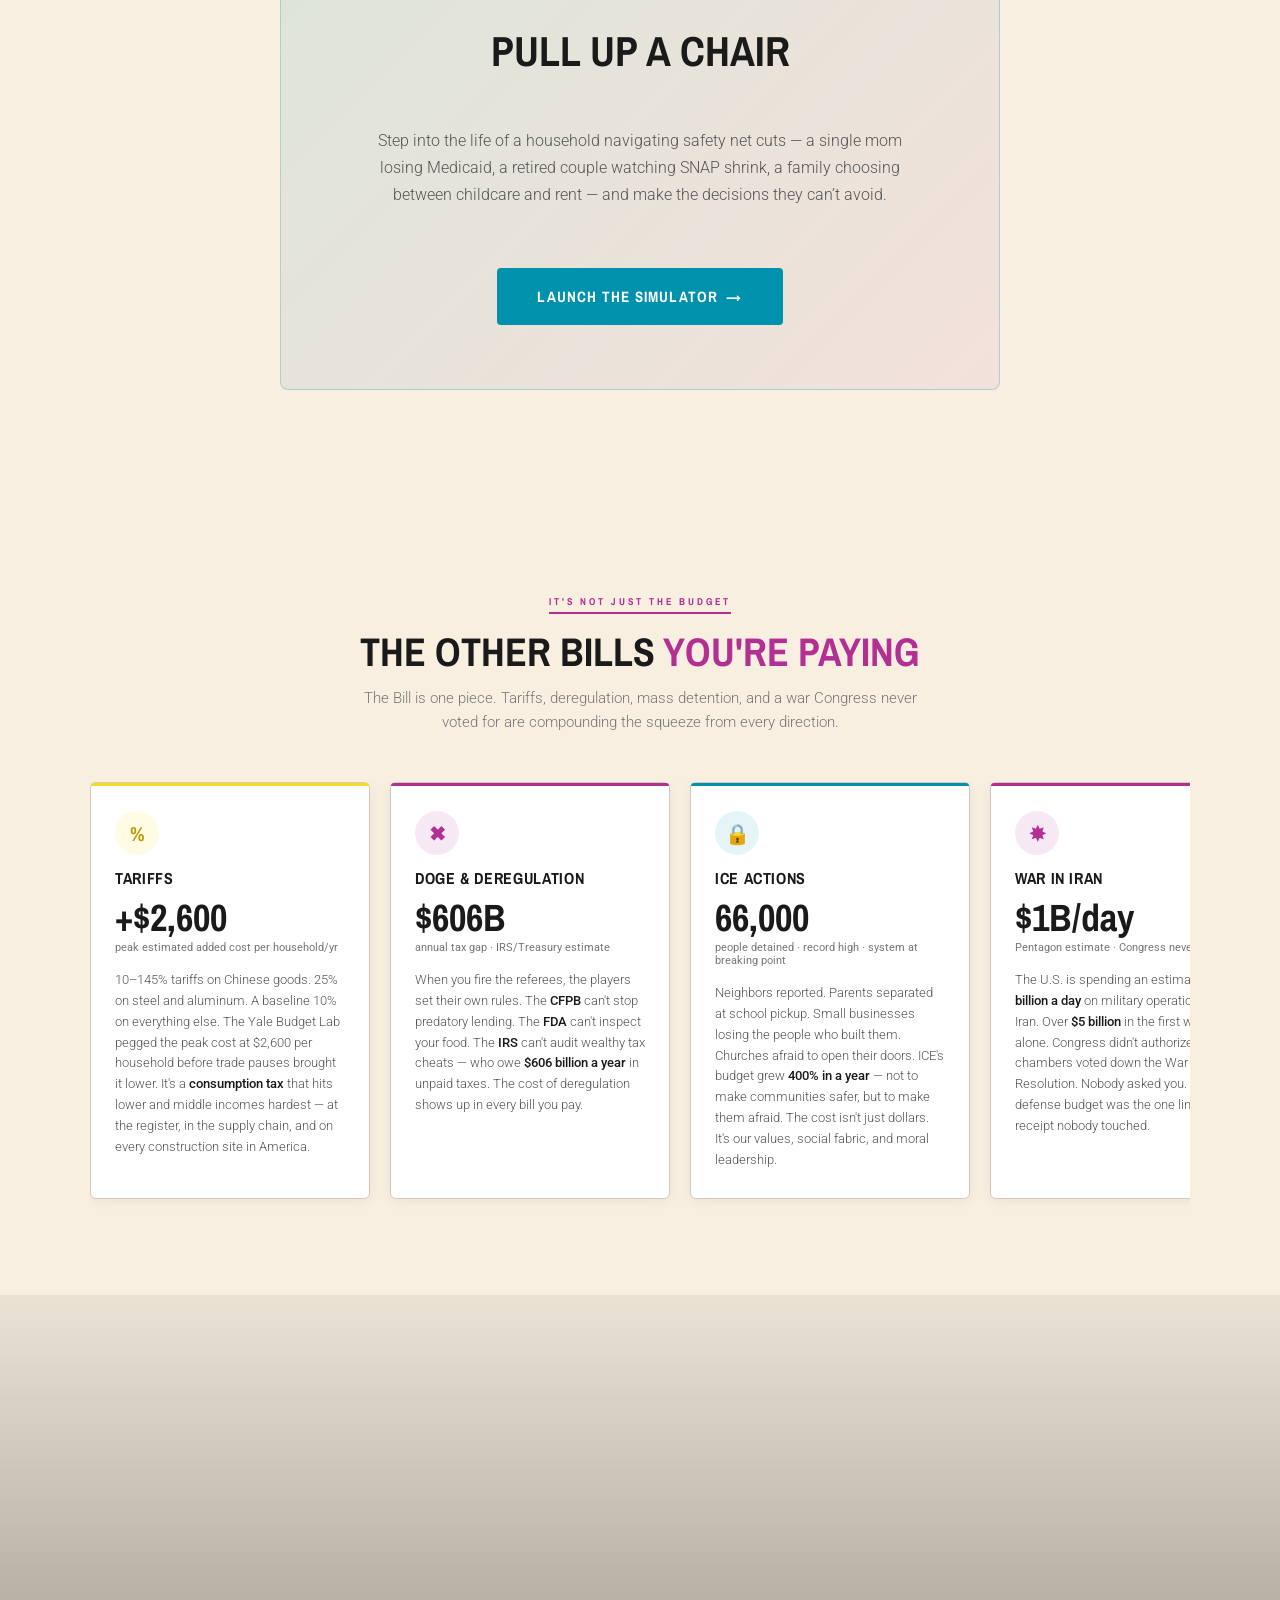
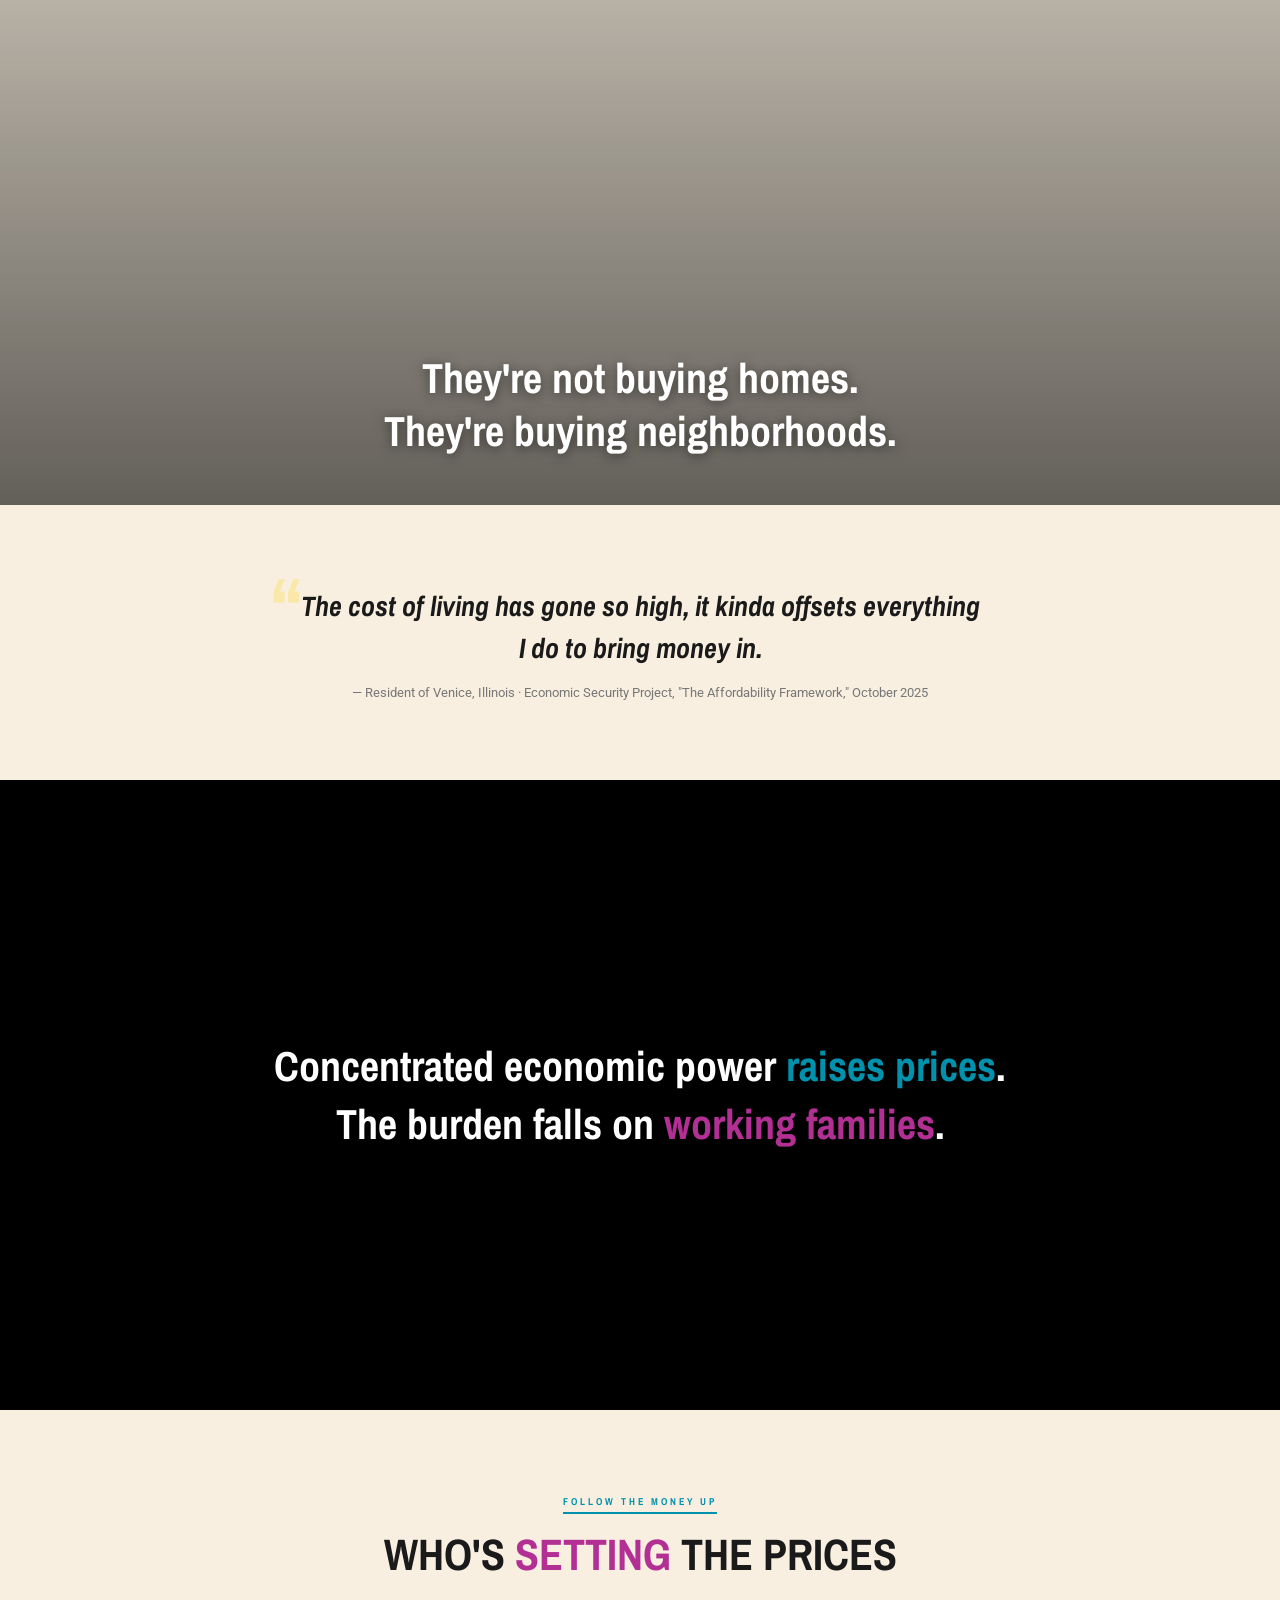
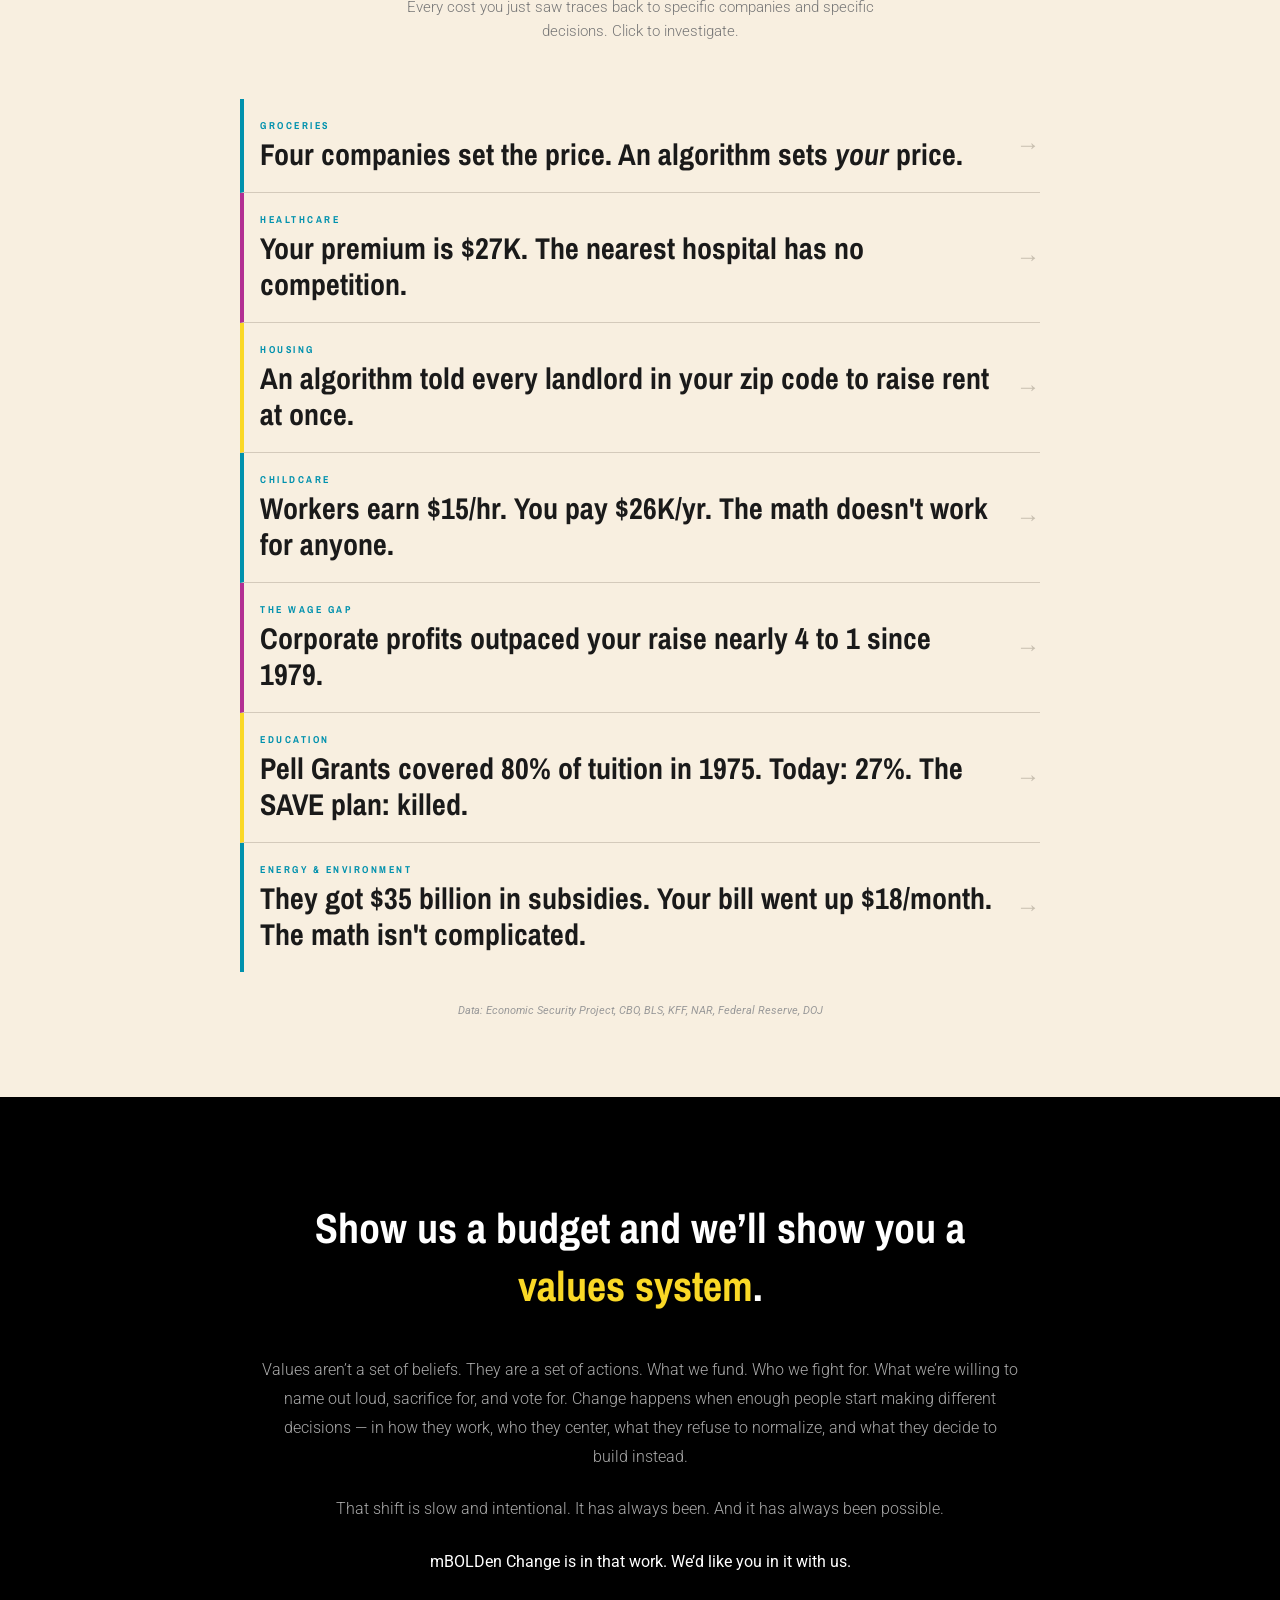
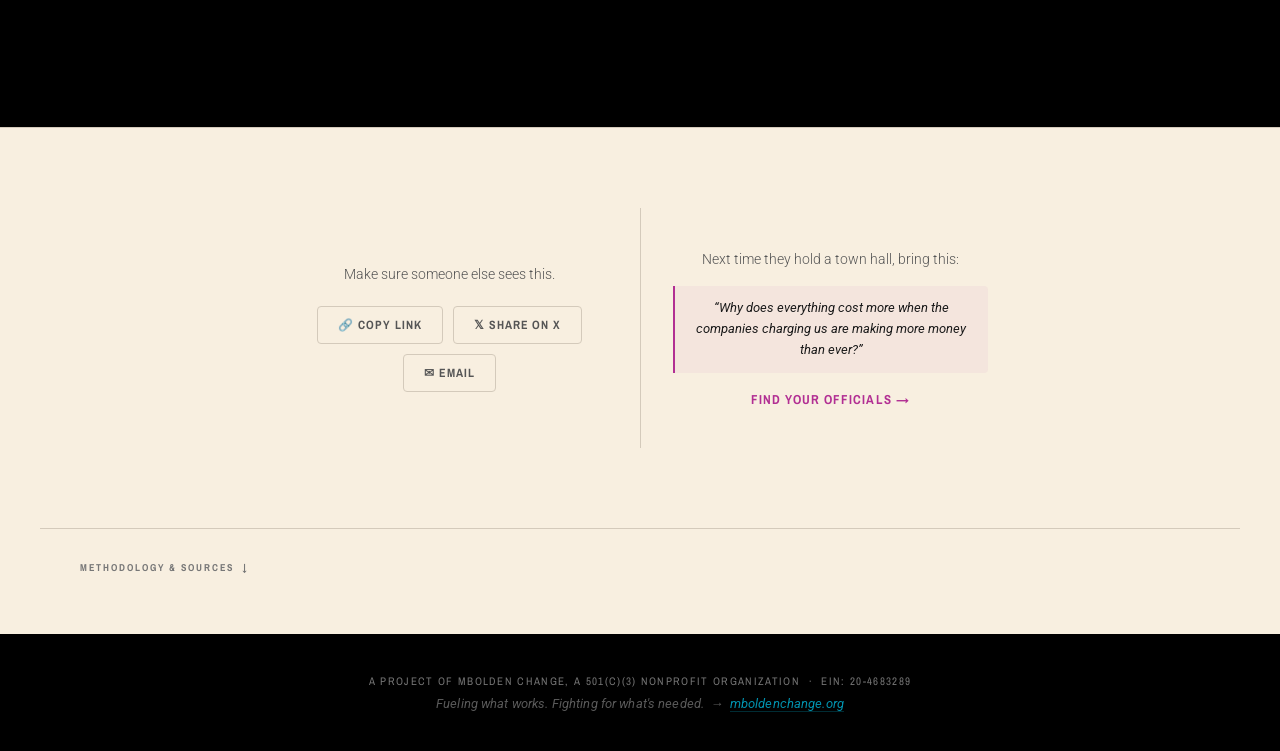
==== commit 4eeec1a7: "Add files via upload" ====
--- a/index.html
+++ b/index.html
@@ -3,7 +3,7 @@
 <head>
 <meta charset="UTF-8">
 <meta name="viewport" content="width=device-width, initial-scale=1.0">
-<title>This Is Why We Can't Have Nice Things — mBOLDen Change</title>
+<title>mBOLDen Change — Fueling what works. Fighting for what's needed.</title>
 
 <!-- Favicon -->
 <link rel="icon" type="image/x-icon" href="assets/favicon.ico">
@@ -13,16 +13,16 @@
 <!-- Open Graph / Social Sharing -->
 <meta property="og:type" content="website">
 <meta property="og:url" content="https://www.mboldenaction.org/">
-<meta property="og:title" content="This Is Why We Can't Have Nice Things">
-<meta property="og:description" content="Follow the money. See what Congress funded — and what they cut. A 5-minute read from mBOLDen Change.">
+<meta property="og:title" content="mBOLDen Change — Fueling what works. Fighting for what's needed.">
+<meta property="og:description" content="See what Congress funded — and what they cut. A 5-minute read on the real cost of living.">
 <meta property="og:image" content="https://www.mboldenaction.org/og-share-card.png">
 <meta property="og:image:width" content="1200">
 <meta property="og:image:height" content="630">
 
 <!-- Twitter Card -->
 <meta name="twitter:card" content="summary_large_image">
-<meta name="twitter:title" content="This Is Why We Can't Have Nice Things">
-<meta name="twitter:description" content="Follow the money. See what Congress funded — and what they cut.">
+<meta name="twitter:title" content="mBOLDen Change — Fueling what works. Fighting for what's needed.">
+<meta name="twitter:description" content="See what Congress funded — and what they cut. A 5-minute read on the real cost of living.">
 <meta name="twitter:image" content="https://www.mboldenaction.org/og-share-card.png">
 
 <meta name="description" content="The One Big Beautiful Bill funds tax cuts for the ultra-wealthy while gutting healthcare, housing, food assistance, and education. See what it costs your family.">
@@ -32,6 +32,20 @@
 <link rel="stylesheet" href="styles.css">
 </head>
 <body>
+
+<!-- SPLASH CARD -->
+<div class="splash-overlay" id="splash-overlay">
+  <div class="splash-card">
+    <div class="splash-logo">
+      <img src="assets/logo.png" alt="mBOLDen Change">
+    </div>
+    <div class="splash-tagline">
+      presents <span class="splash-action">mBOLDen Action</span><br>
+      What's broken. What's possible. What we're building.
+    </div>
+    <button class="splash-close" id="splash-close" aria-label="Continue">Continue &rarr;</button>
+  </div>
+</div>
 
 <!-- STICKY PRICE TICKER -->
 <div class="sticky-ticker" id="sticky-ticker">
@@ -801,8 +815,8 @@
         <p style="font-size:14px; color:#555; font-weight:300; line-height:1.6; margin-bottom:20px;">Make sure someone else sees&nbsp;this.</p>
         <div style="display:flex; gap:10px; flex-wrap:wrap; justify-content:center;">
           <button class="share-btn" id="copy-link-btn" onclick="navigator.clipboard.writeText(window.location.href).then(()=>{this.classList.add('copied');this.innerHTML='&#10003; Link Copied';setTimeout(()=>{this.classList.remove('copied');this.innerHTML='&#x1F517; Copy Link'},2000)})">&#x1F517; Copy Link</button>
-          <a class="share-btn" href="https://twitter.com/intent/tweet?text=This%20is%20why%20we%20can%27t%20have%20nice%20things.%20See%20what%20Congress%20funded%20%E2%80%94%20and%20what%20they%20cut.&url=" target="_blank" rel="noopener">&#x1D54F; Share on X</a>
-          <a class="share-btn" href="mailto:?subject=This%20Is%20Why%20We%20Can%27t%20Have%20Nice%20Things&body=See%20what%20Congress%20funded%20and%20what%20they%20cut%3A%20" target="_blank" rel="noopener">&#x2709; Email</a>
+          <a class="share-btn" href="https://twitter.com/intent/tweet?text=This%20is%20why%20we%20can%27t%20have%20nice%20things.%20See%20who%20and%20what%20is%20driving%20up%20your%20cost%20of%20living.&url=" target="_blank" rel="noopener">&#x1D54F; Share on X</a>
+          <a class="share-btn" href="mailto:?subject=This%20Is%20Why%20We%20Can%27t%20Have%20Nice%20Things&body=See%20who%20and%20what%20is%20driving%20up%20your%20cost%20of%20living%3A%20" target="_blank" rel="noopener">&#x2709; Email</a>
         </div>
       </div>
 
--- a/styles.css
+++ b/styles.css
@@ -876,6 +876,49 @@
     border-bottom: 1px solid rgba(0,145,173,0.3);
   }
   .footer-mission a:hover { border-bottom-color: var(--teal); }
+
+  /* ── SPLASH CARD ── */
+  .splash-overlay {
+    position: fixed; inset: 0; z-index: 9999;
+    background: rgba(0,0,0,0.85);
+    display: flex; align-items: center; justify-content: center;
+    opacity: 1; transition: opacity 0.6s ease;
+  }
+  .splash-overlay.fade-out { opacity: 0; pointer-events: none; }
+  .splash-overlay.hidden { display: none; }
+  .splash-card {
+    text-align: center; padding: 48px 56px;
+    transform: scale(0.96); transition: transform 0.4s ease;
+  }
+  .splash-overlay:not(.fade-out) .splash-card { transform: scale(1); }
+  .splash-logo img {
+    height: 100px; filter: invert(1) brightness(2);
+    margin-bottom: 20px;
+  }
+  .splash-tagline {
+    font-family: 'Archivo Narrow', sans-serif;
+    font-size: 12px; font-weight: 700; letter-spacing: 0.14em;
+    text-transform: uppercase; color: rgba(255,255,255,0.55);
+    line-height: 1.6;
+  }
+  .splash-tagline .splash-action {
+    color: var(--yellow);
+  }
+  .splash-close {
+    display: inline-block; margin-top: 24px;
+    background: none; border: none;
+    font-family: 'Archivo Narrow', sans-serif;
+    font-size: 11px; font-weight: 700; letter-spacing: 0.12em;
+    text-transform: uppercase; color: rgba(255,255,255,0.4);
+    cursor: pointer; padding: 8px 16px;
+    transition: color 0.2s;
+  }
+  .splash-close:hover { color: rgba(255,255,255,0.7); }
+  @media (max-width: 480px) {
+    .splash-card { padding: 36px 28px; }
+    .splash-logo img { height: 72px; }
+    .splash-tagline { font-size: 10px; }
+  }
 
   /* ── RESPONSIVE ── */
   @media (max-width: 768px) {
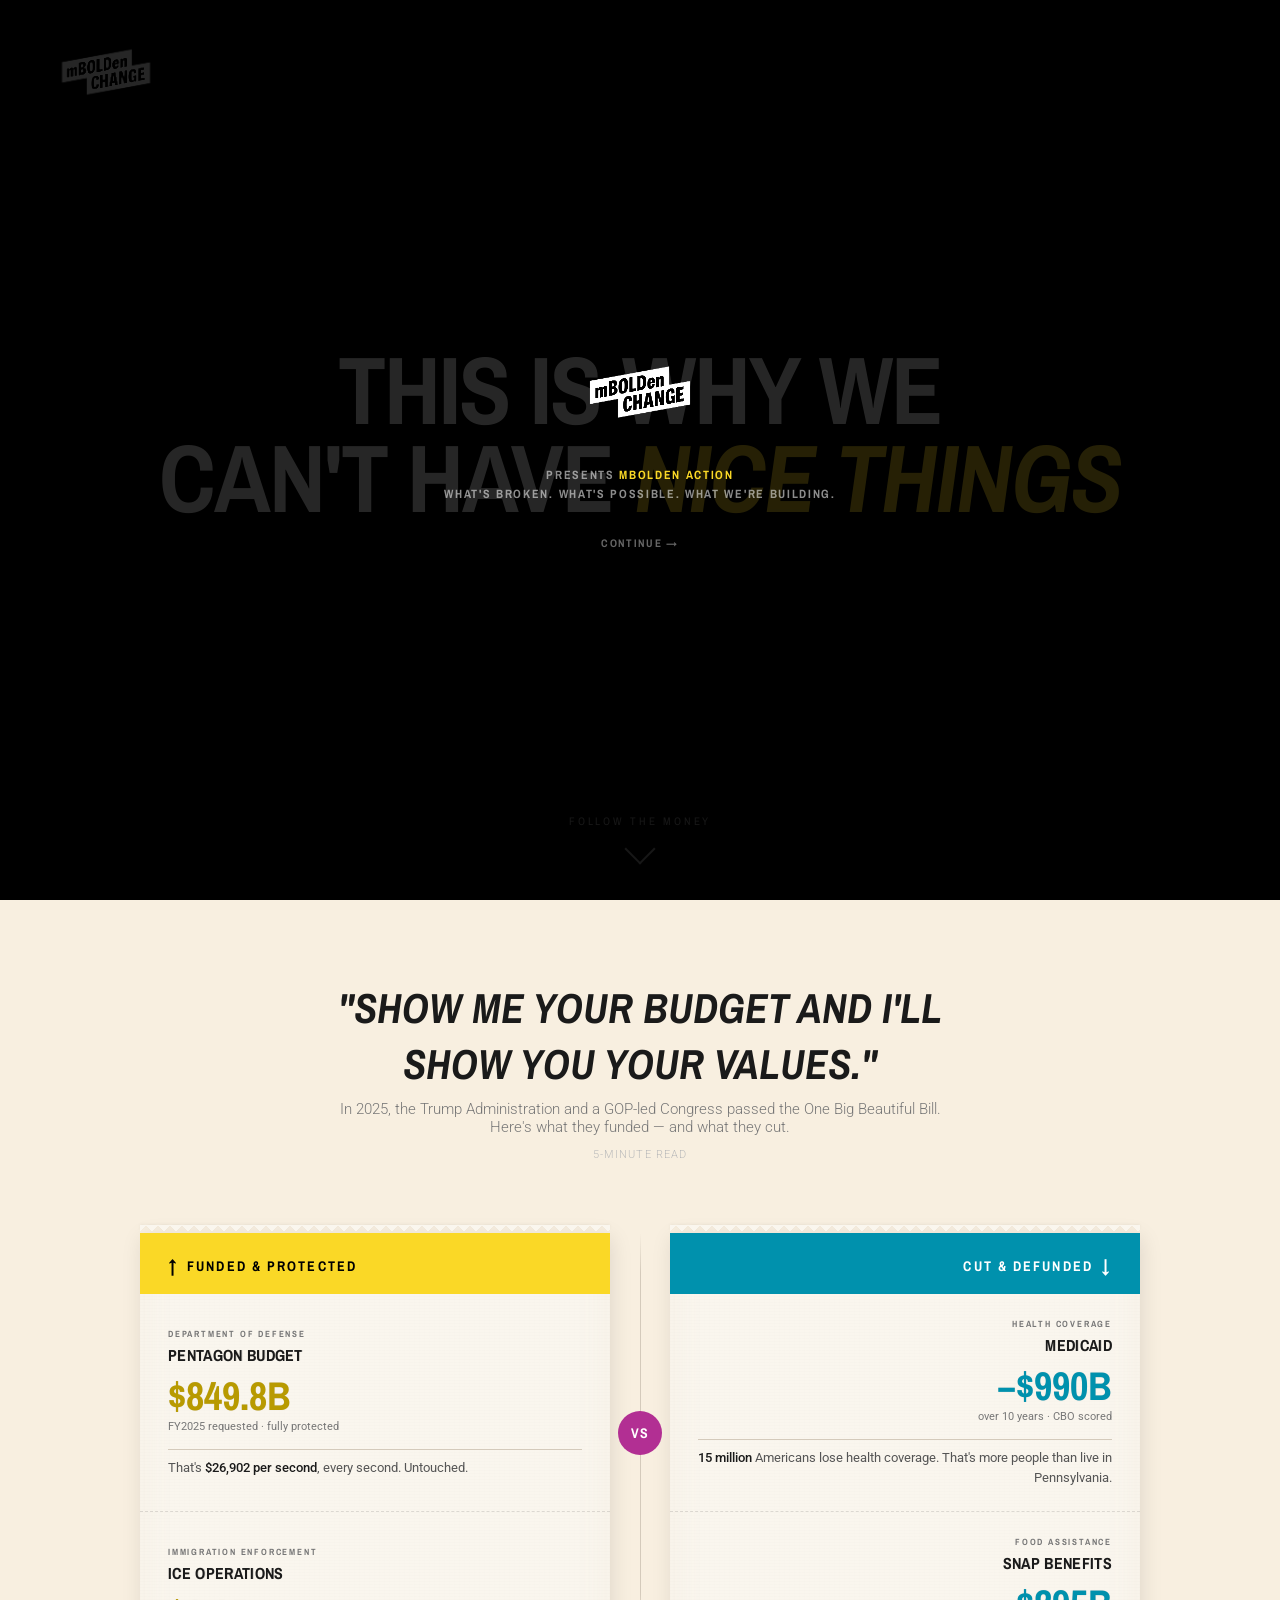
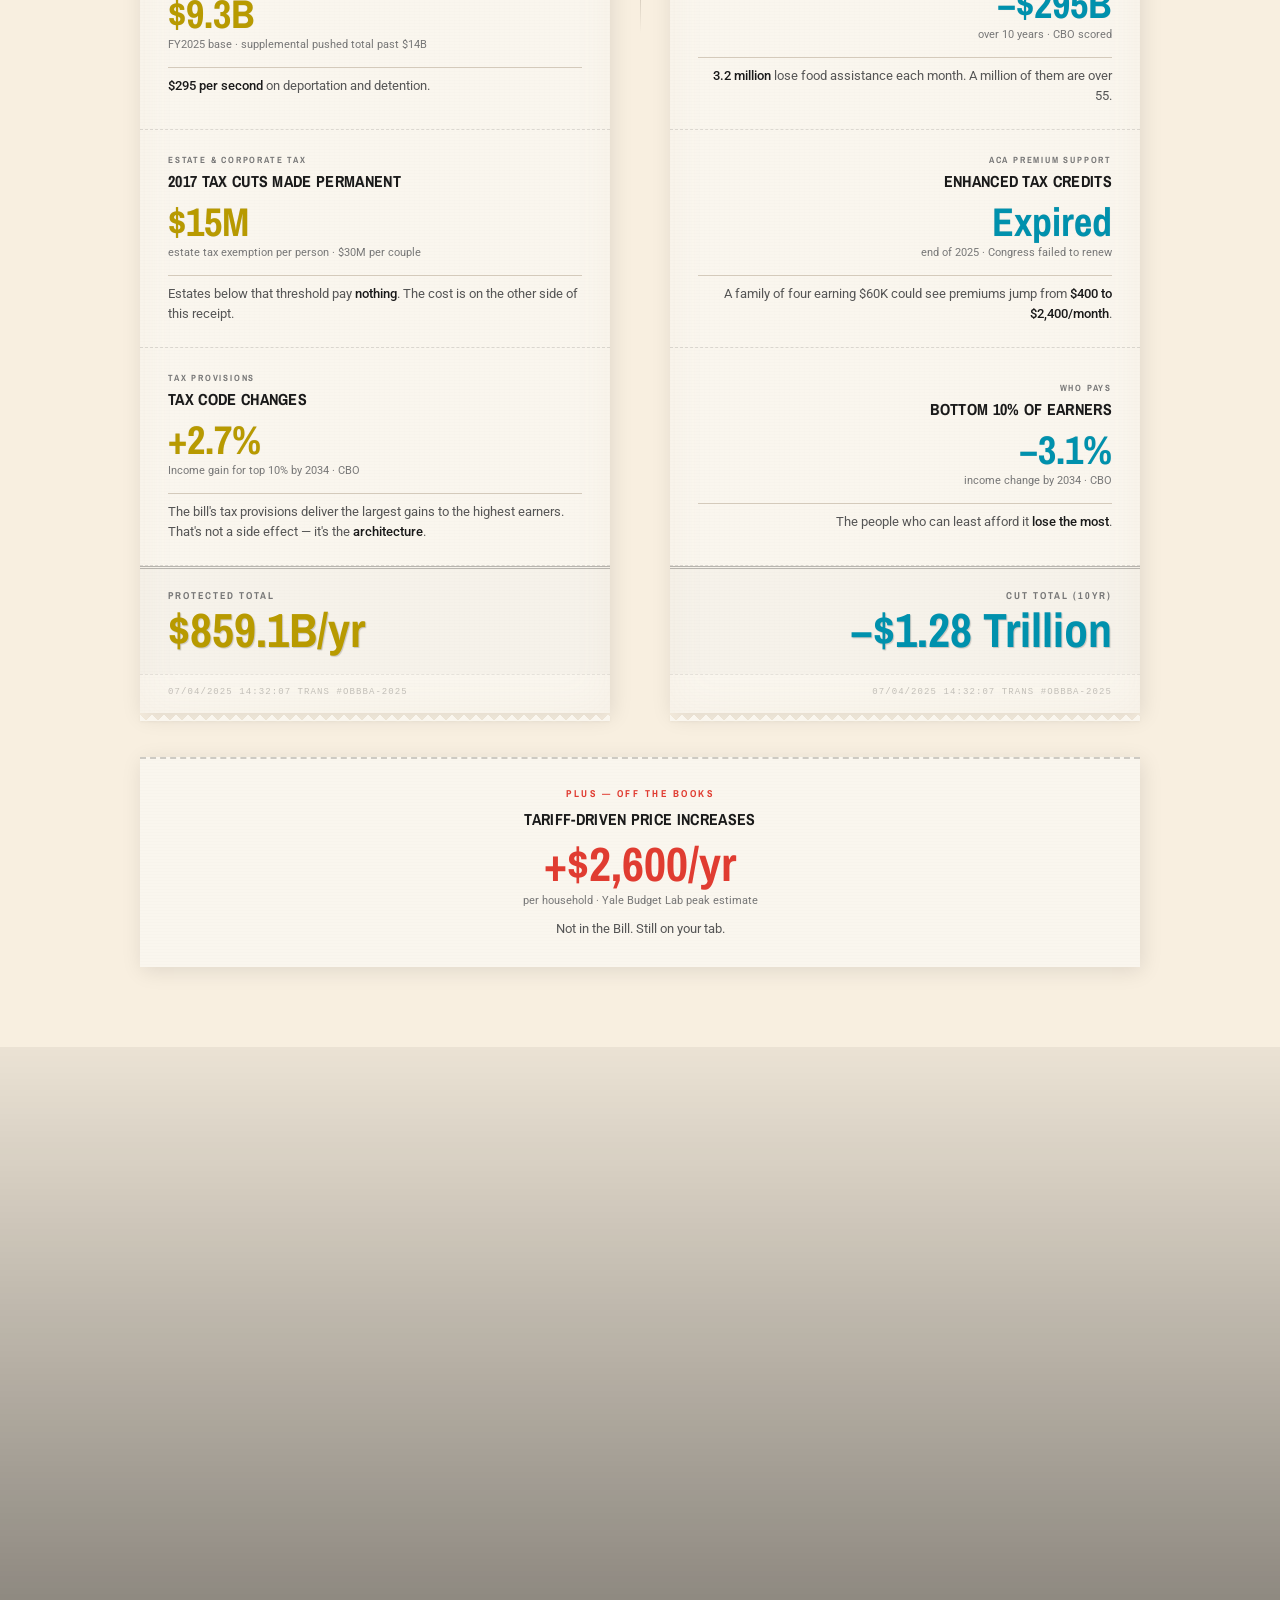
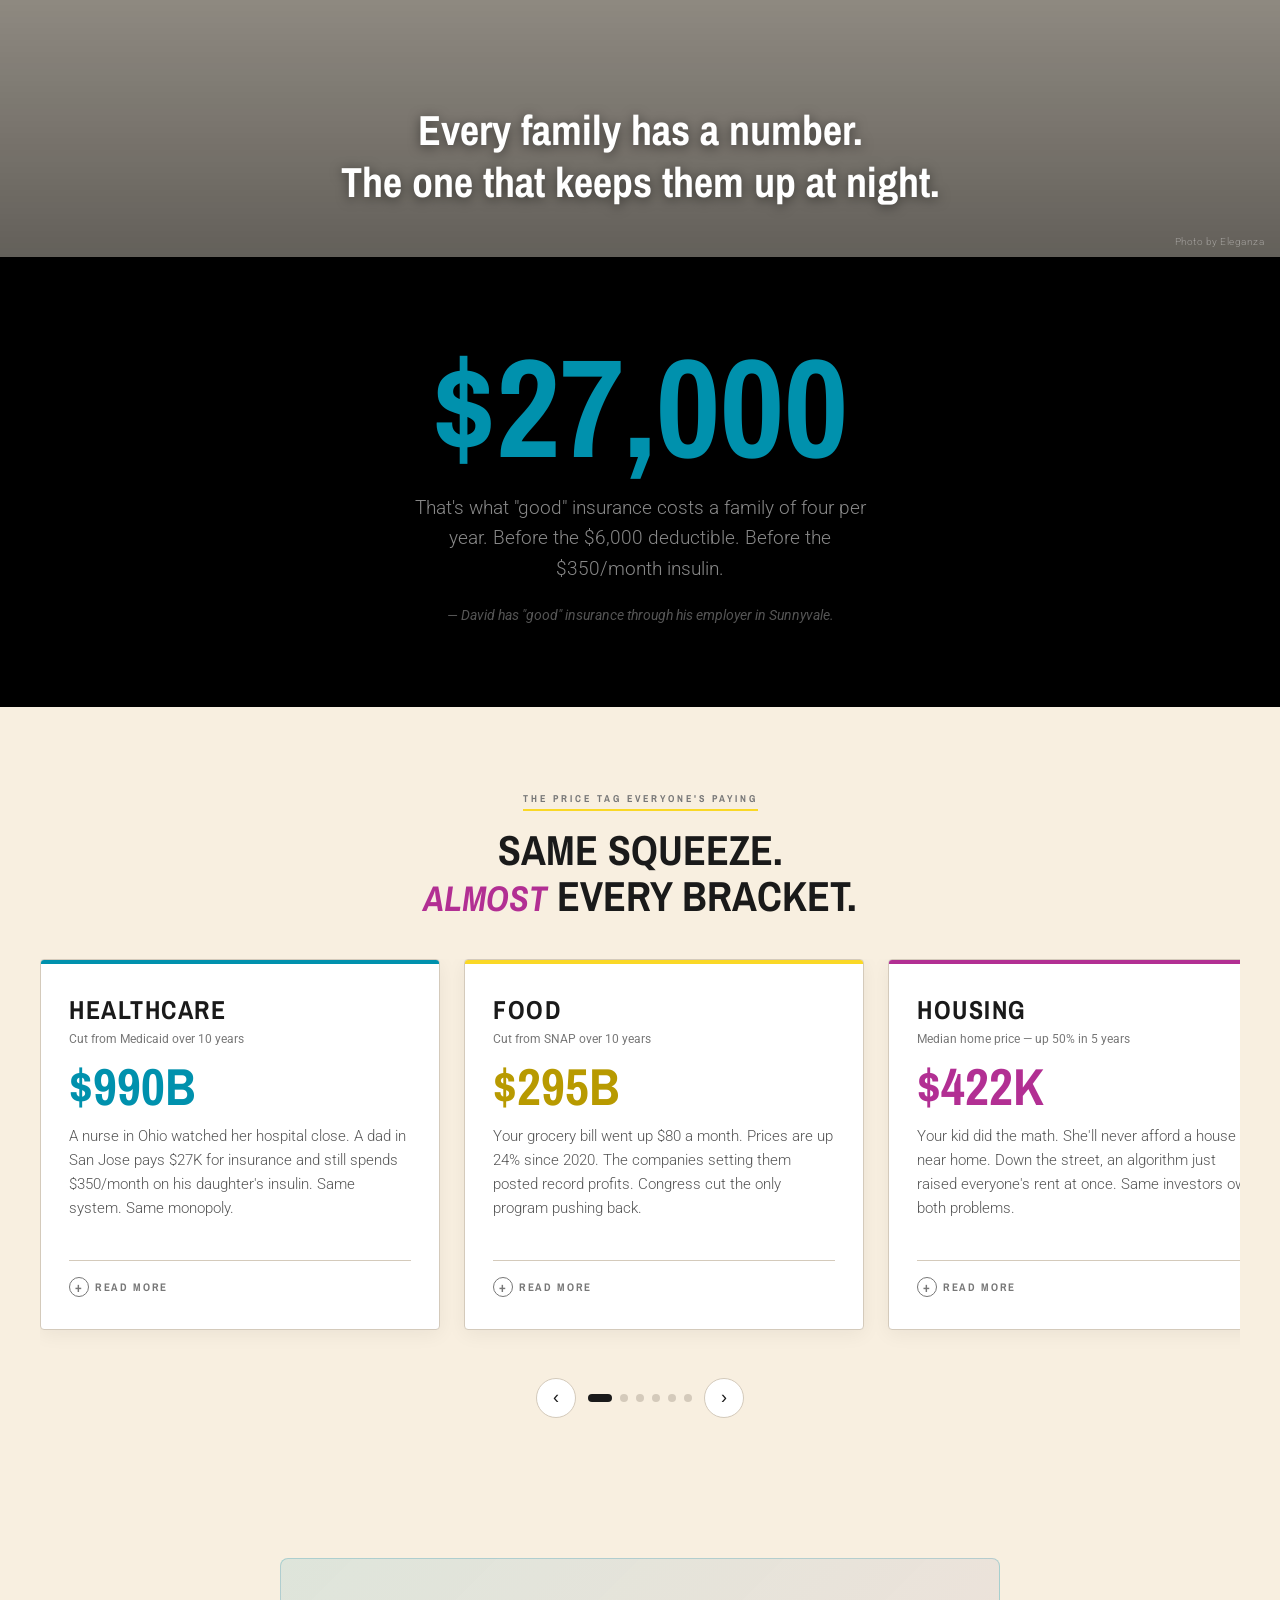
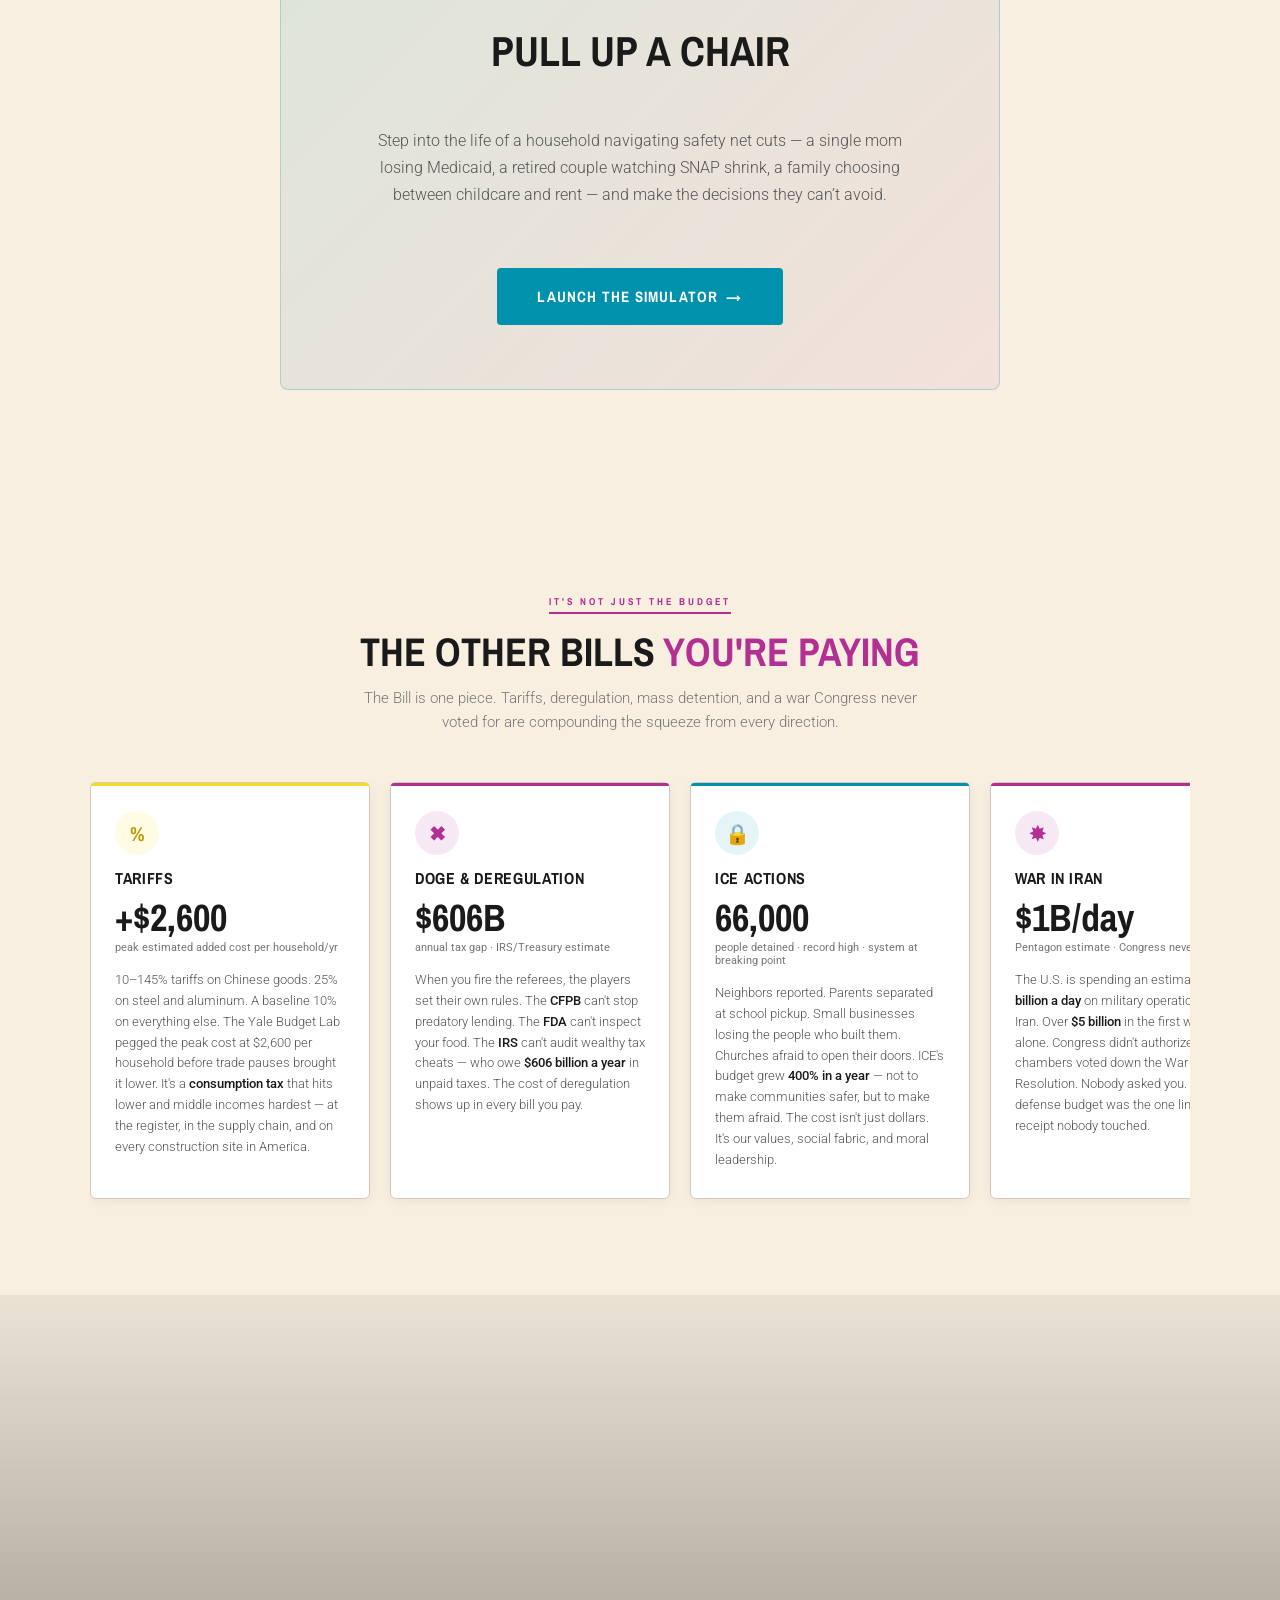
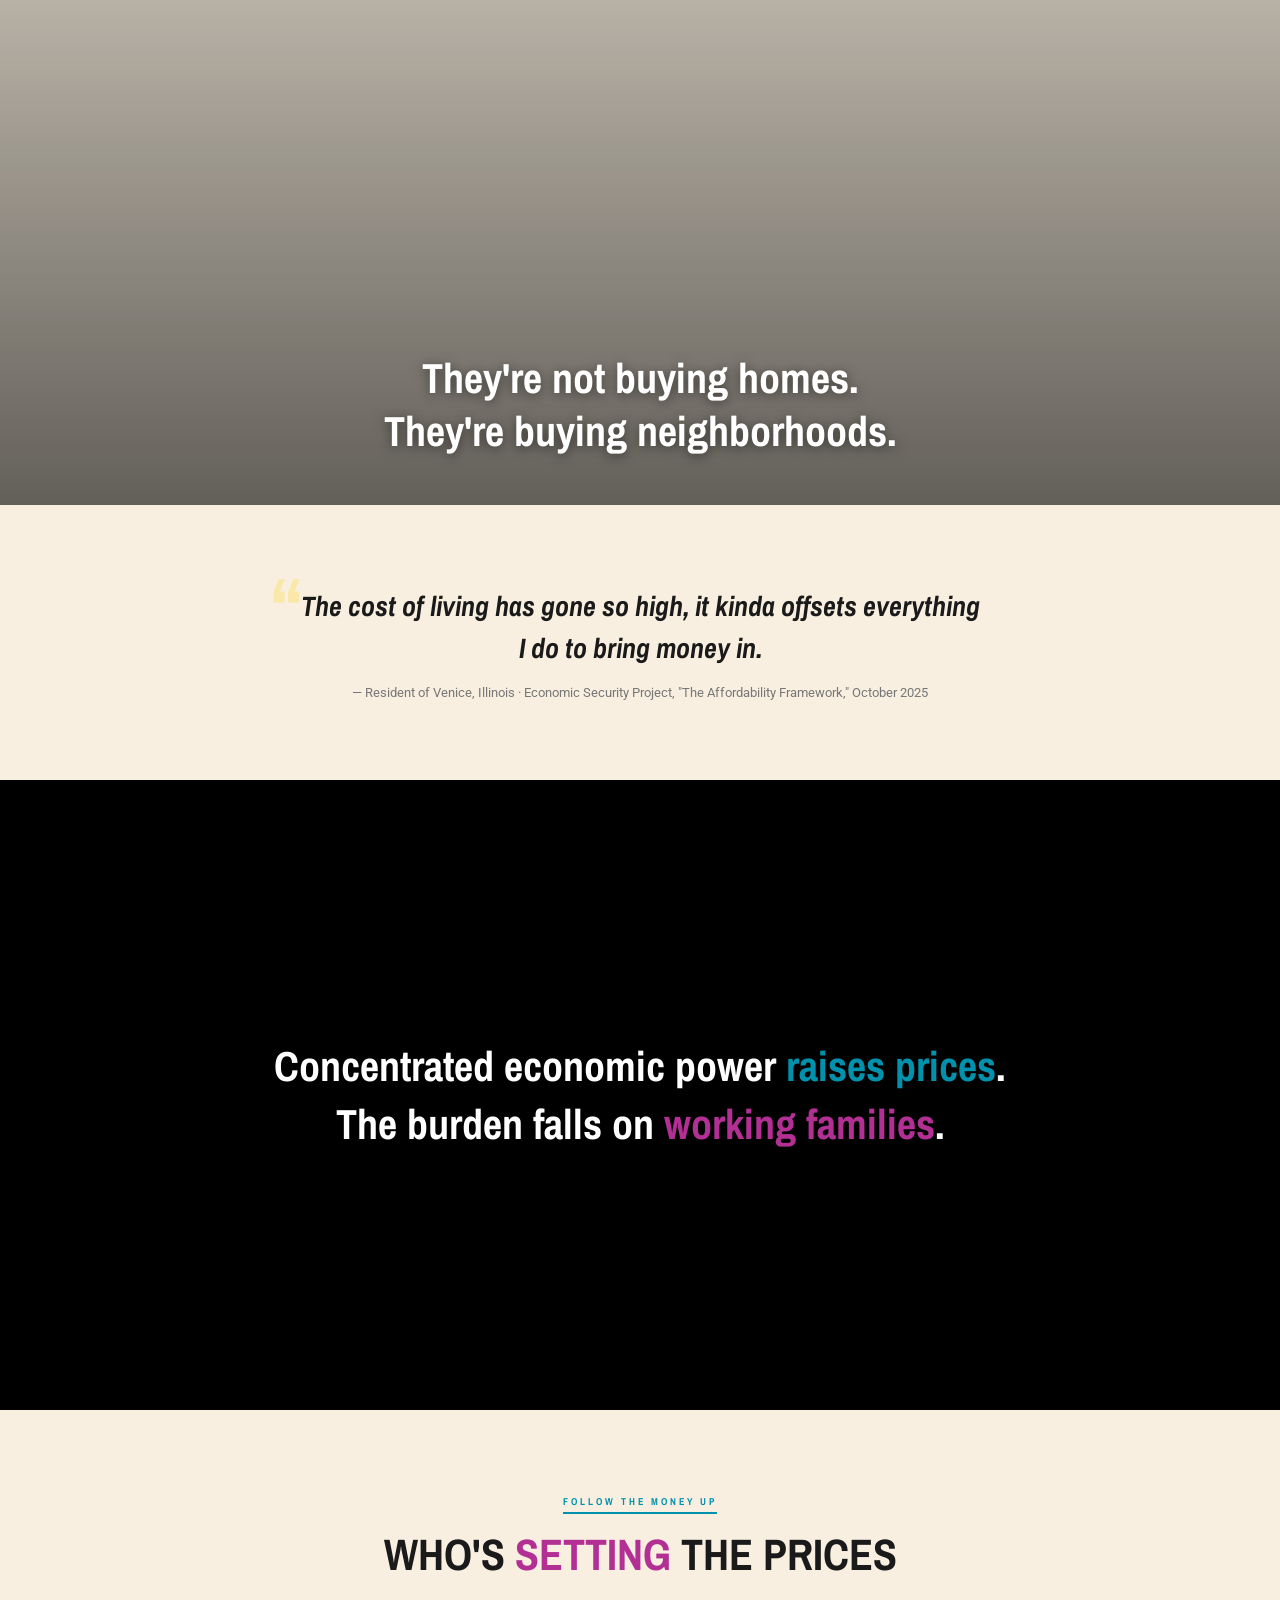
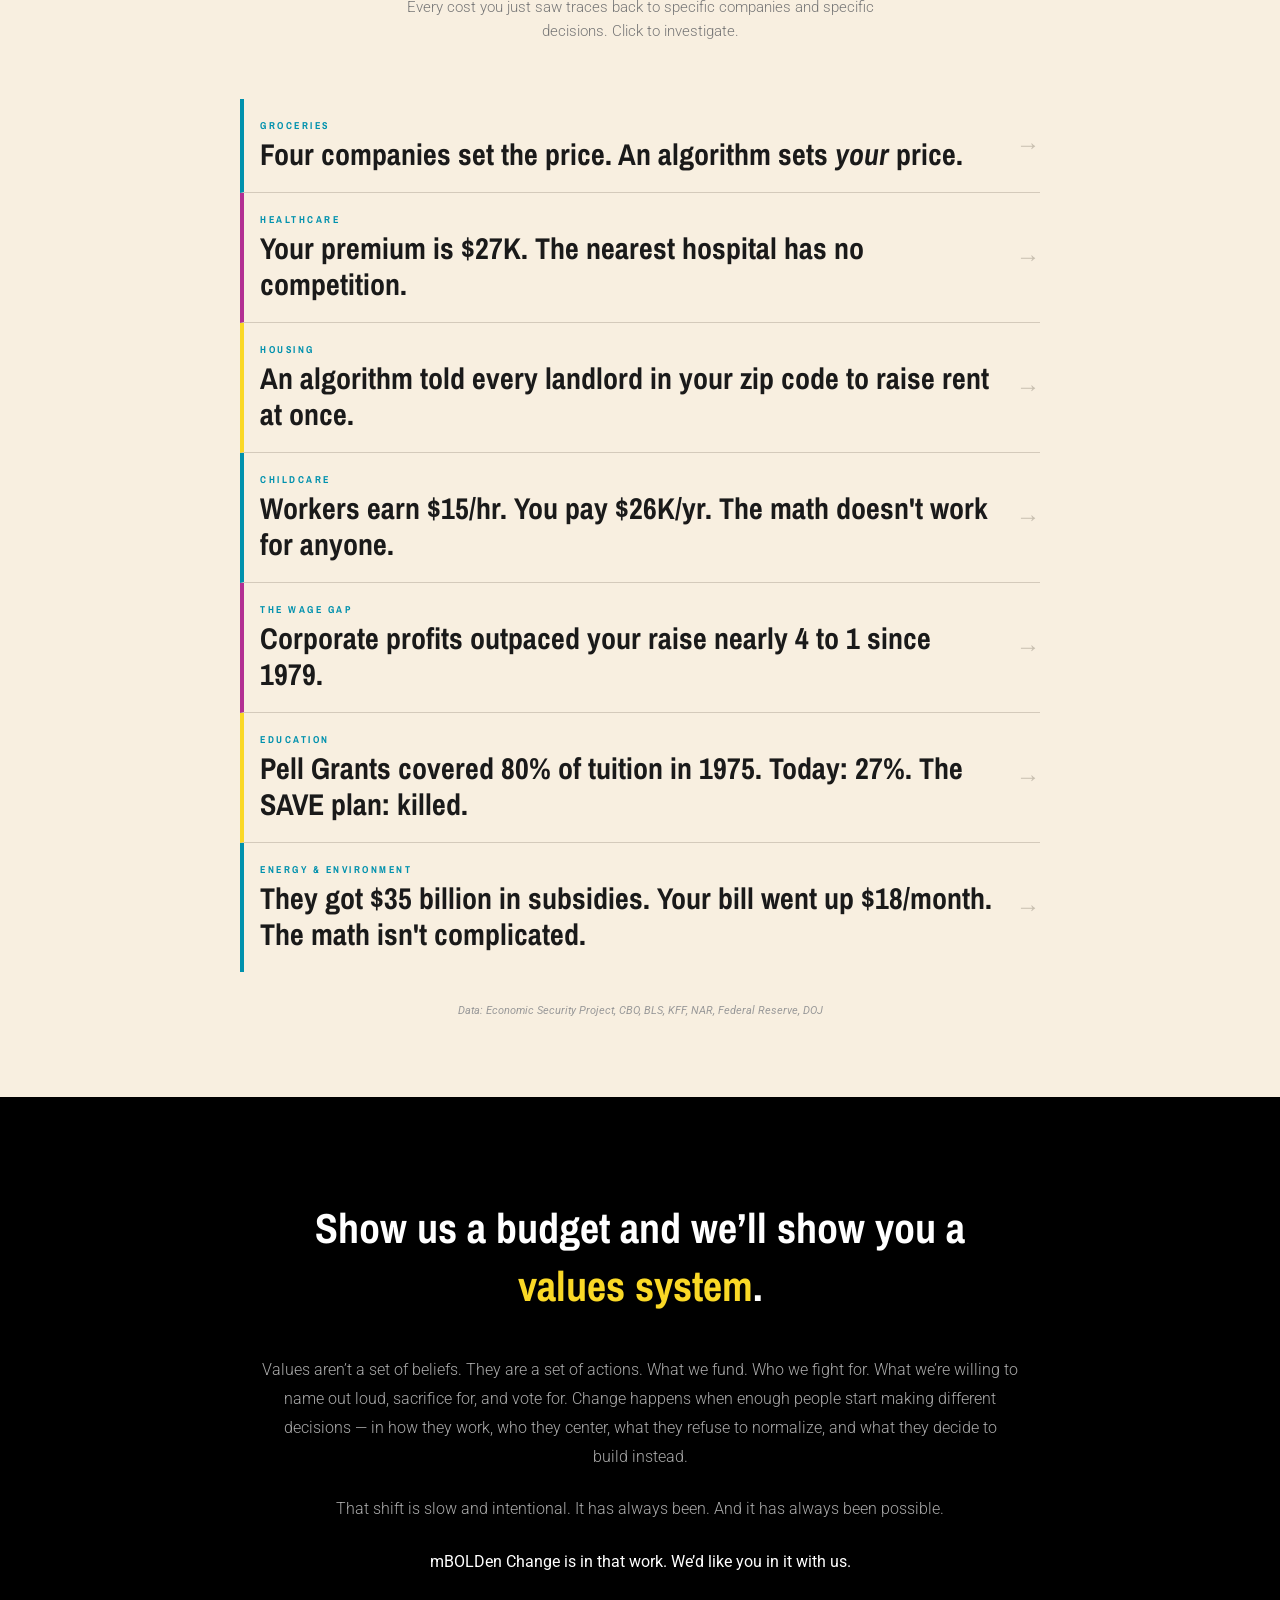
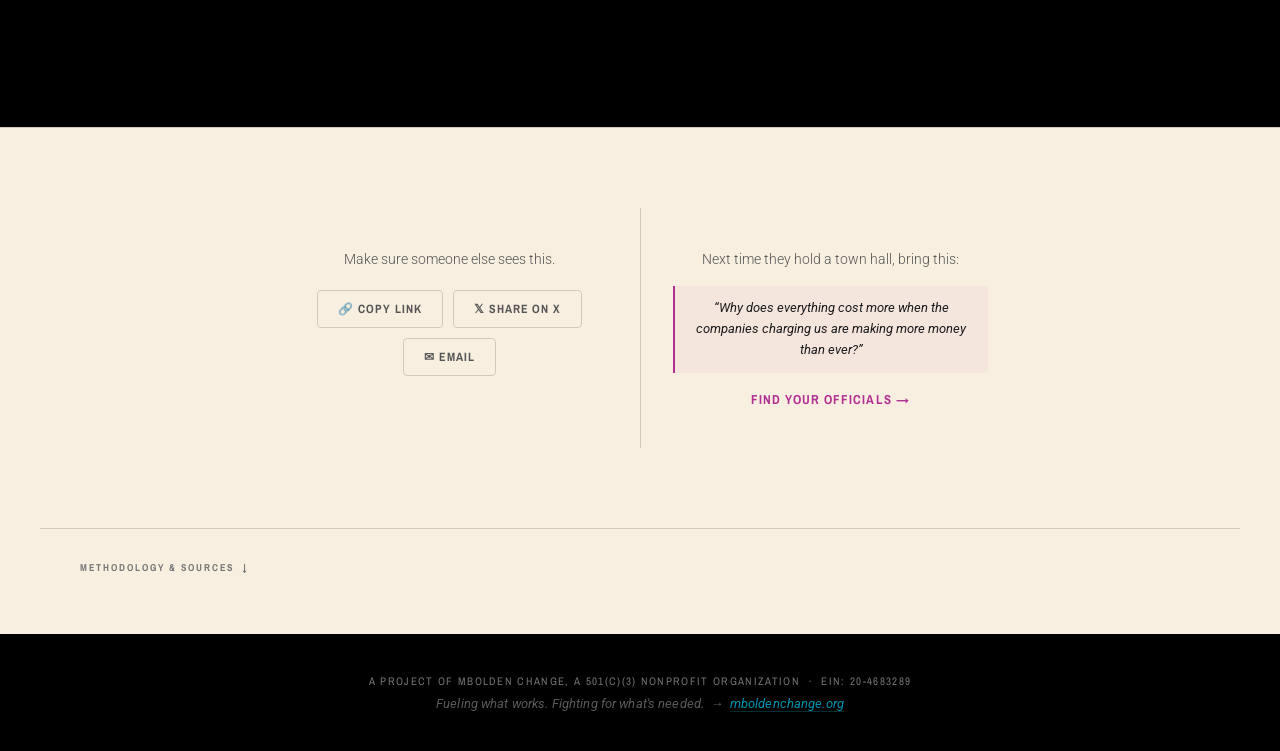
==== commit 8b2f4cd0: "Add files via upload" ====
--- a/index.html
+++ b/index.html
@@ -808,7 +808,7 @@
   <div class="cta-inner">
 
     <!-- Two-column CTA: Share + Ask the Hard Question -->
-    <div class="cta-final-row" style="display:grid; grid-template-columns:1fr 1px 1fr; gap:0; max-width:760px; margin:0 auto; align-items:center;">
+    <div class="cta-final-row" style="display:grid; grid-template-columns:1fr 1px 1fr; gap:0; max-width:760px; margin:0 auto; align-items:start;">
 
       <!-- Share -->
       <div style="text-align:center; padding:40px 32px;">
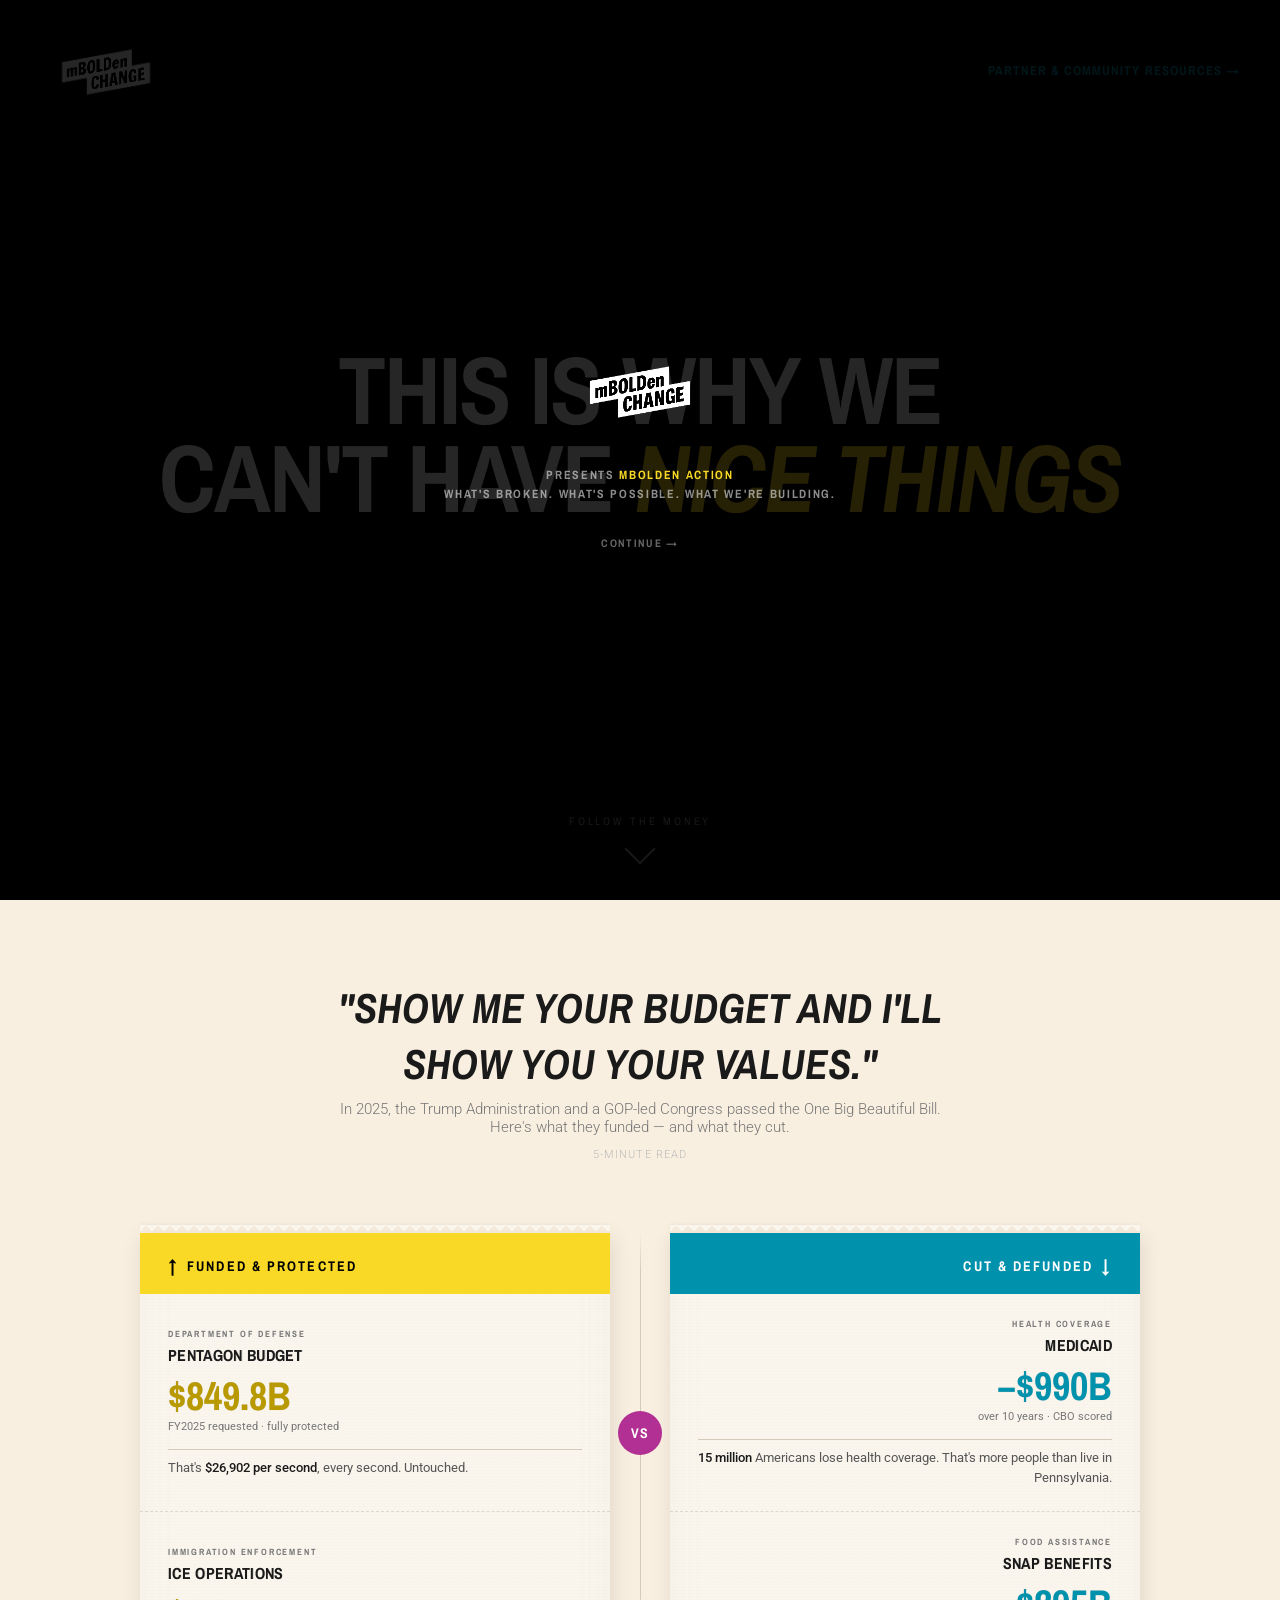
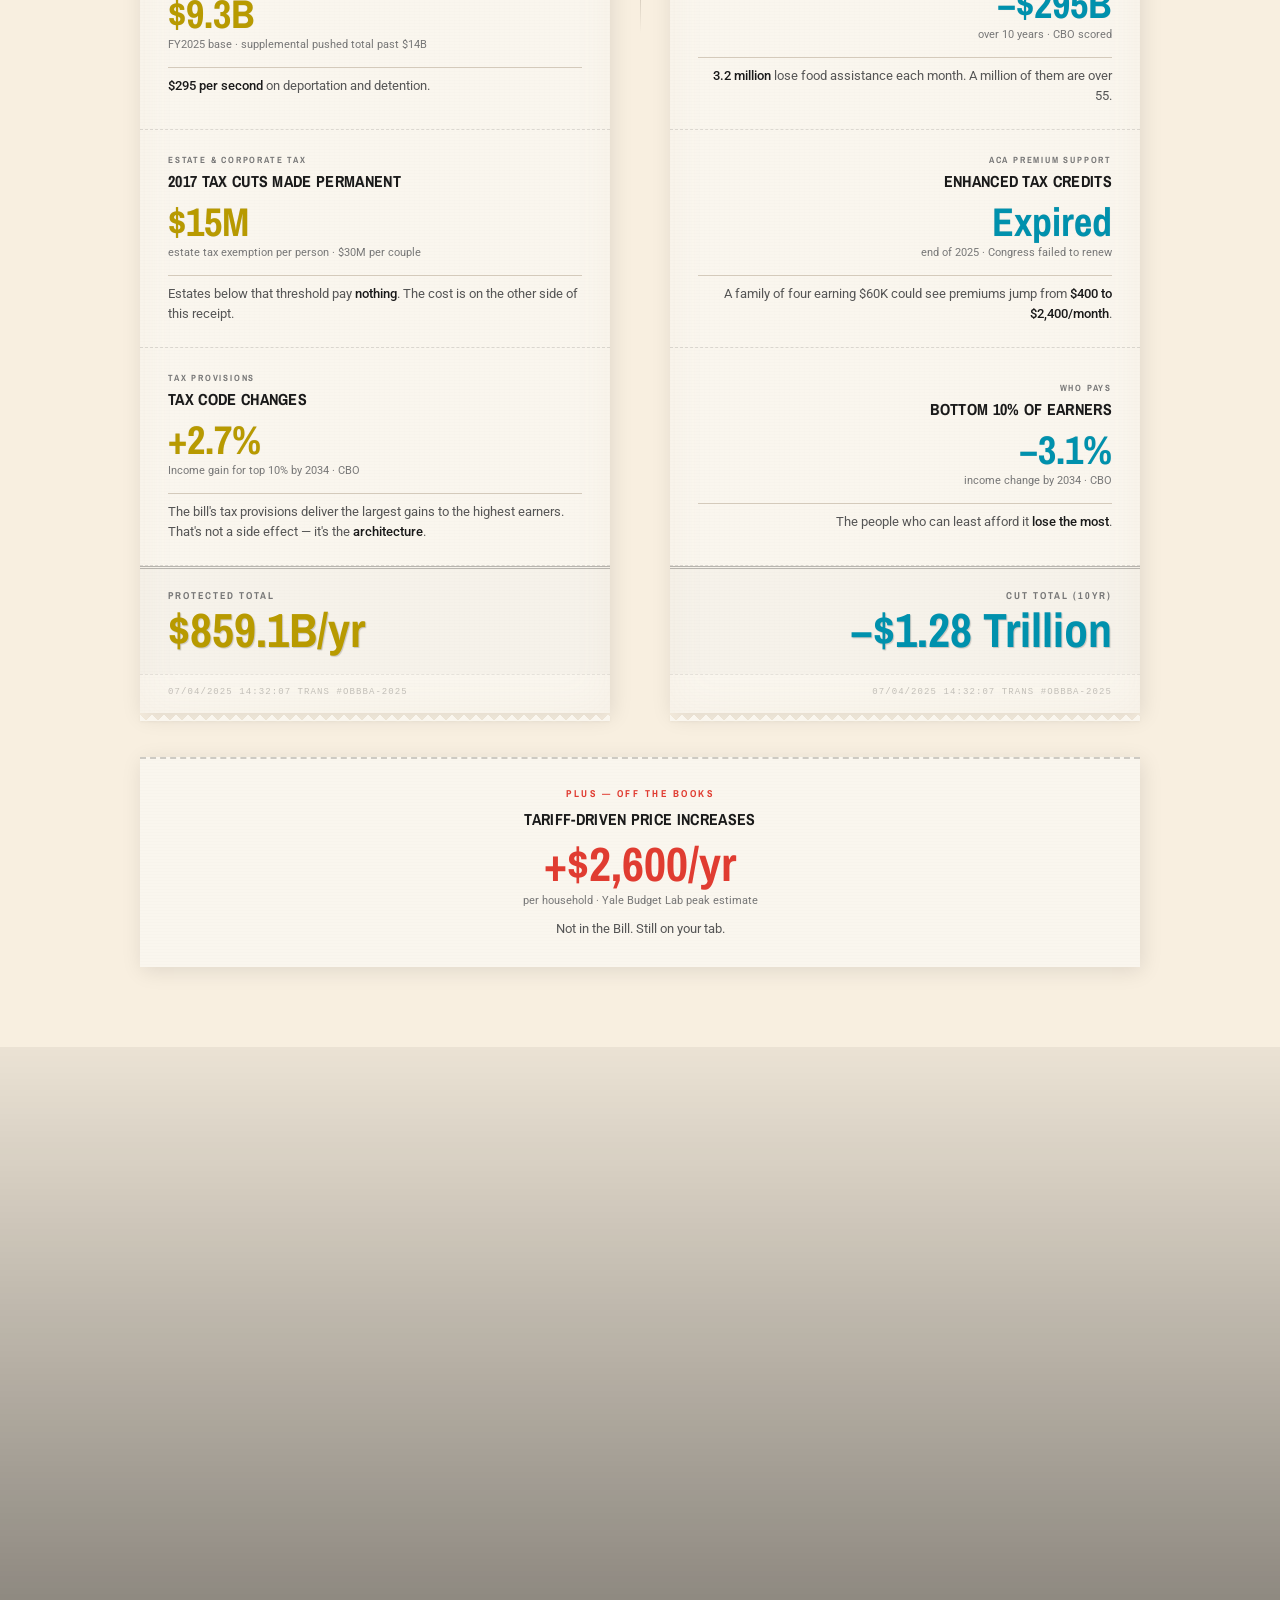
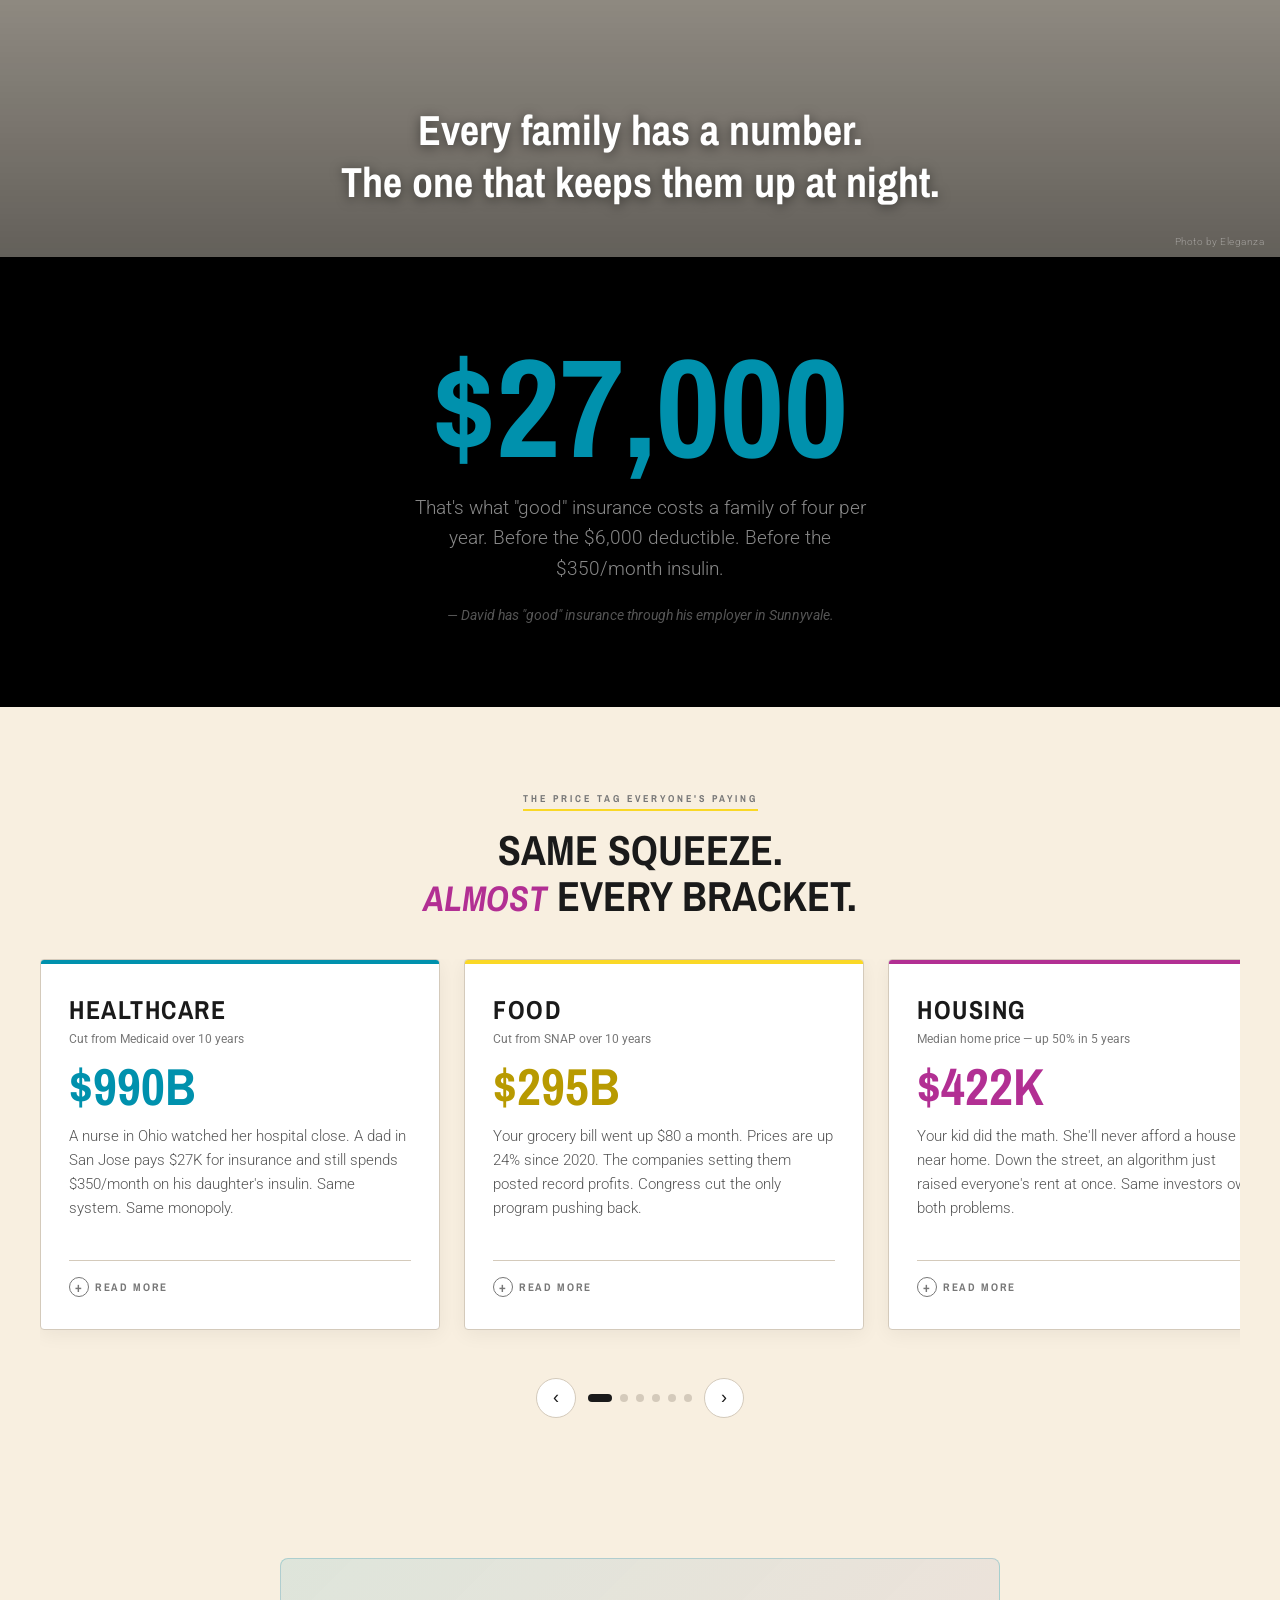
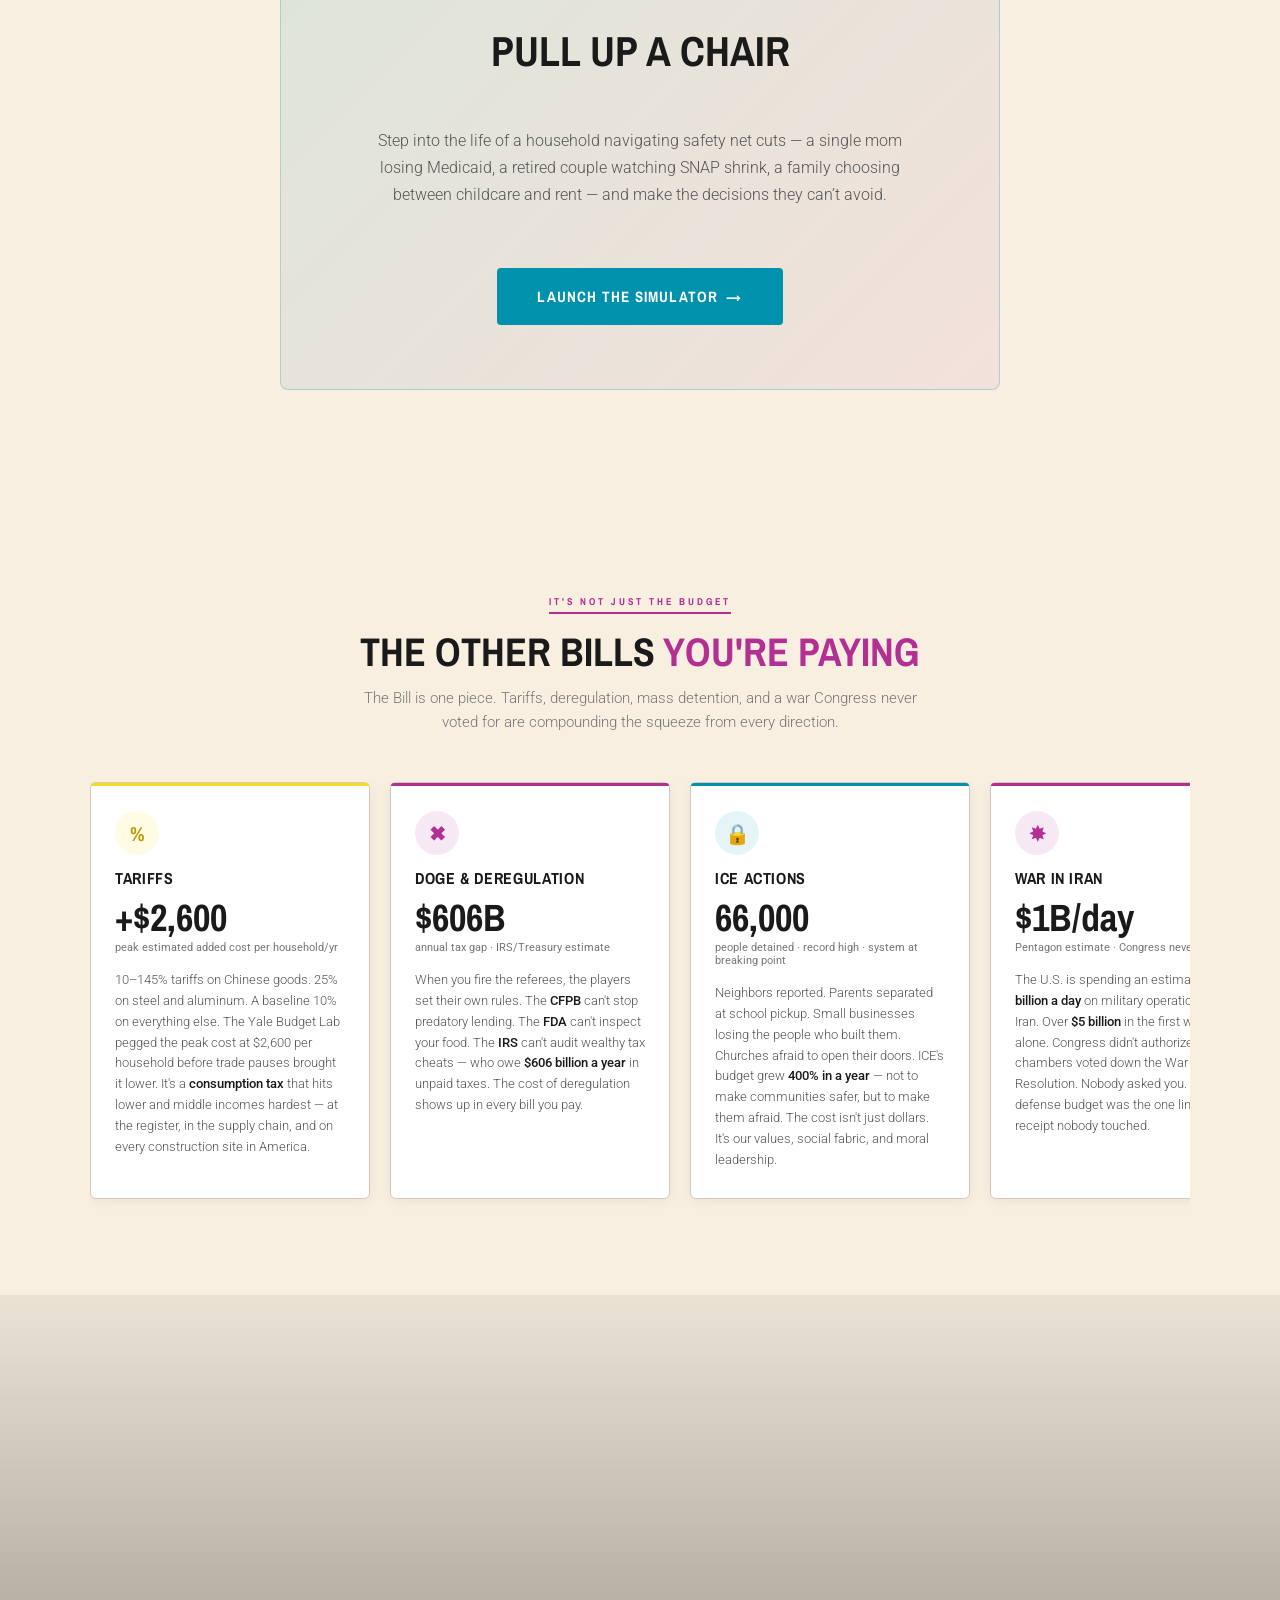
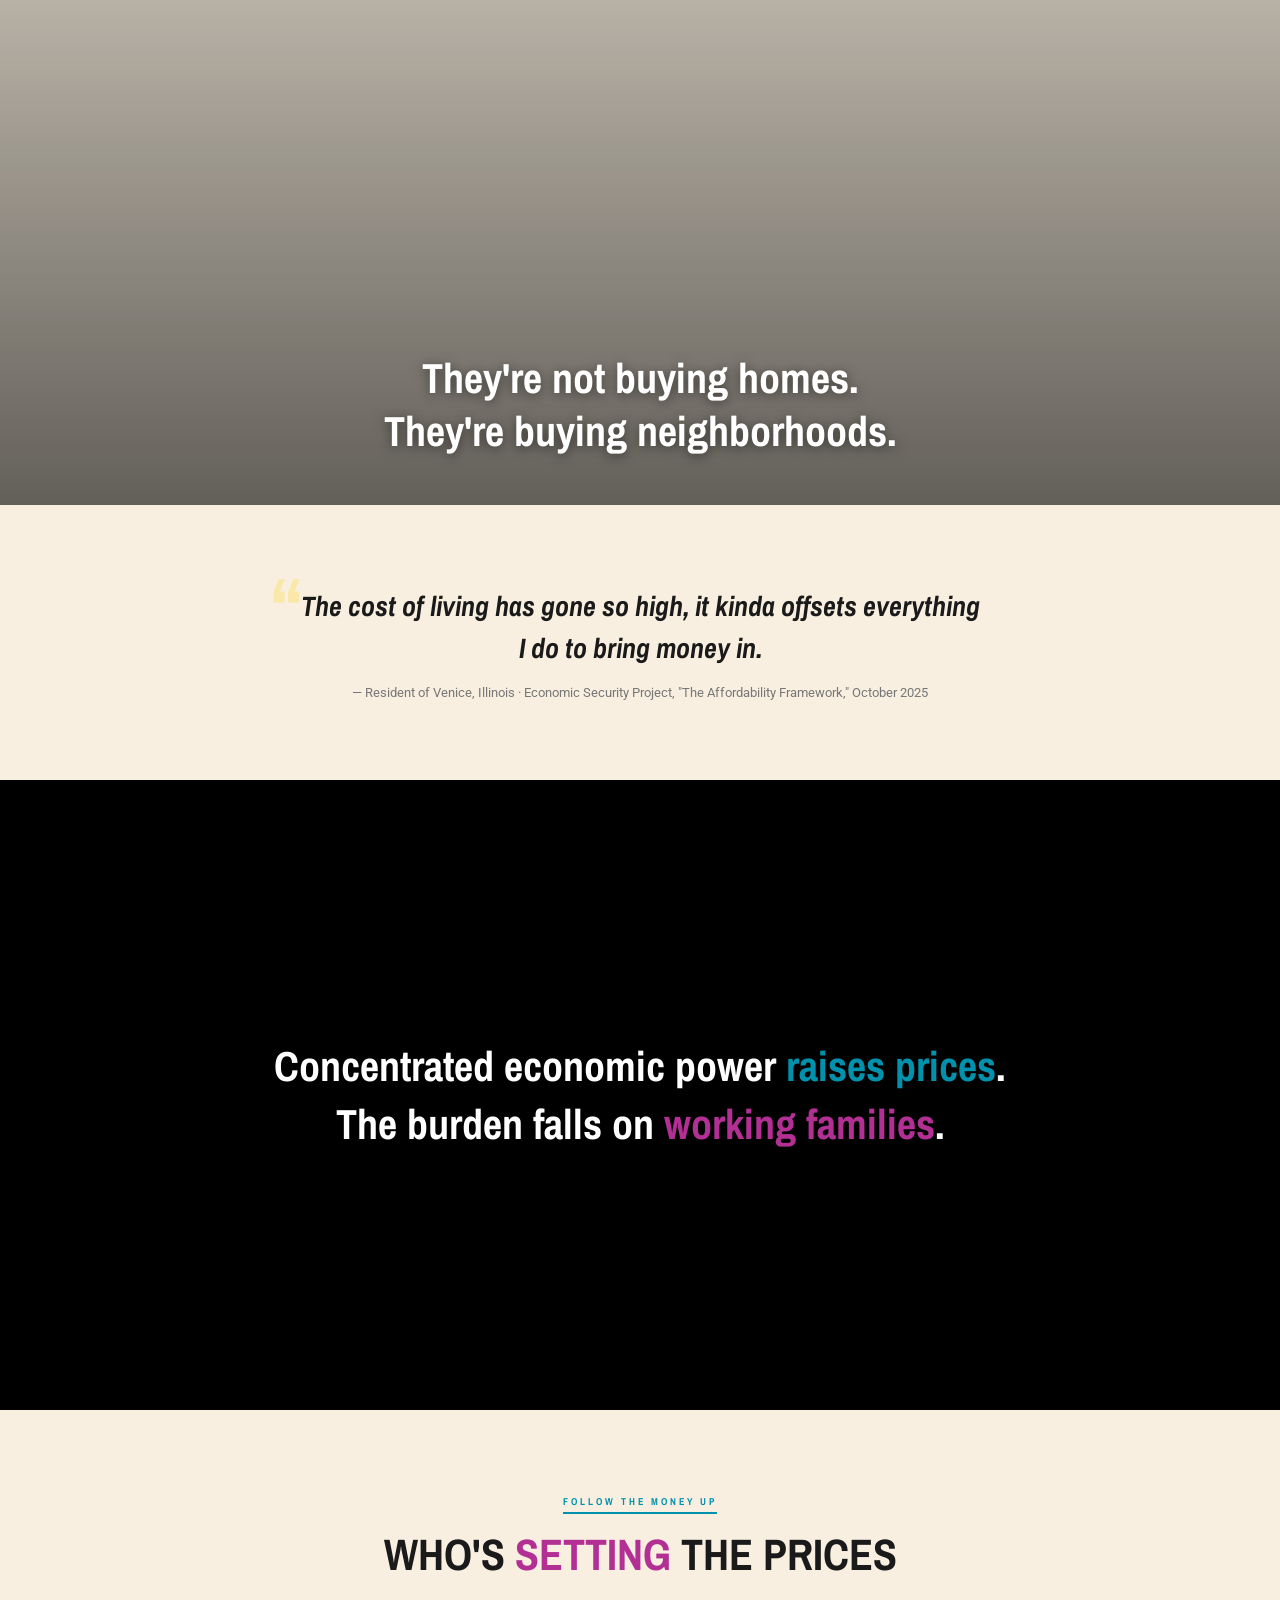
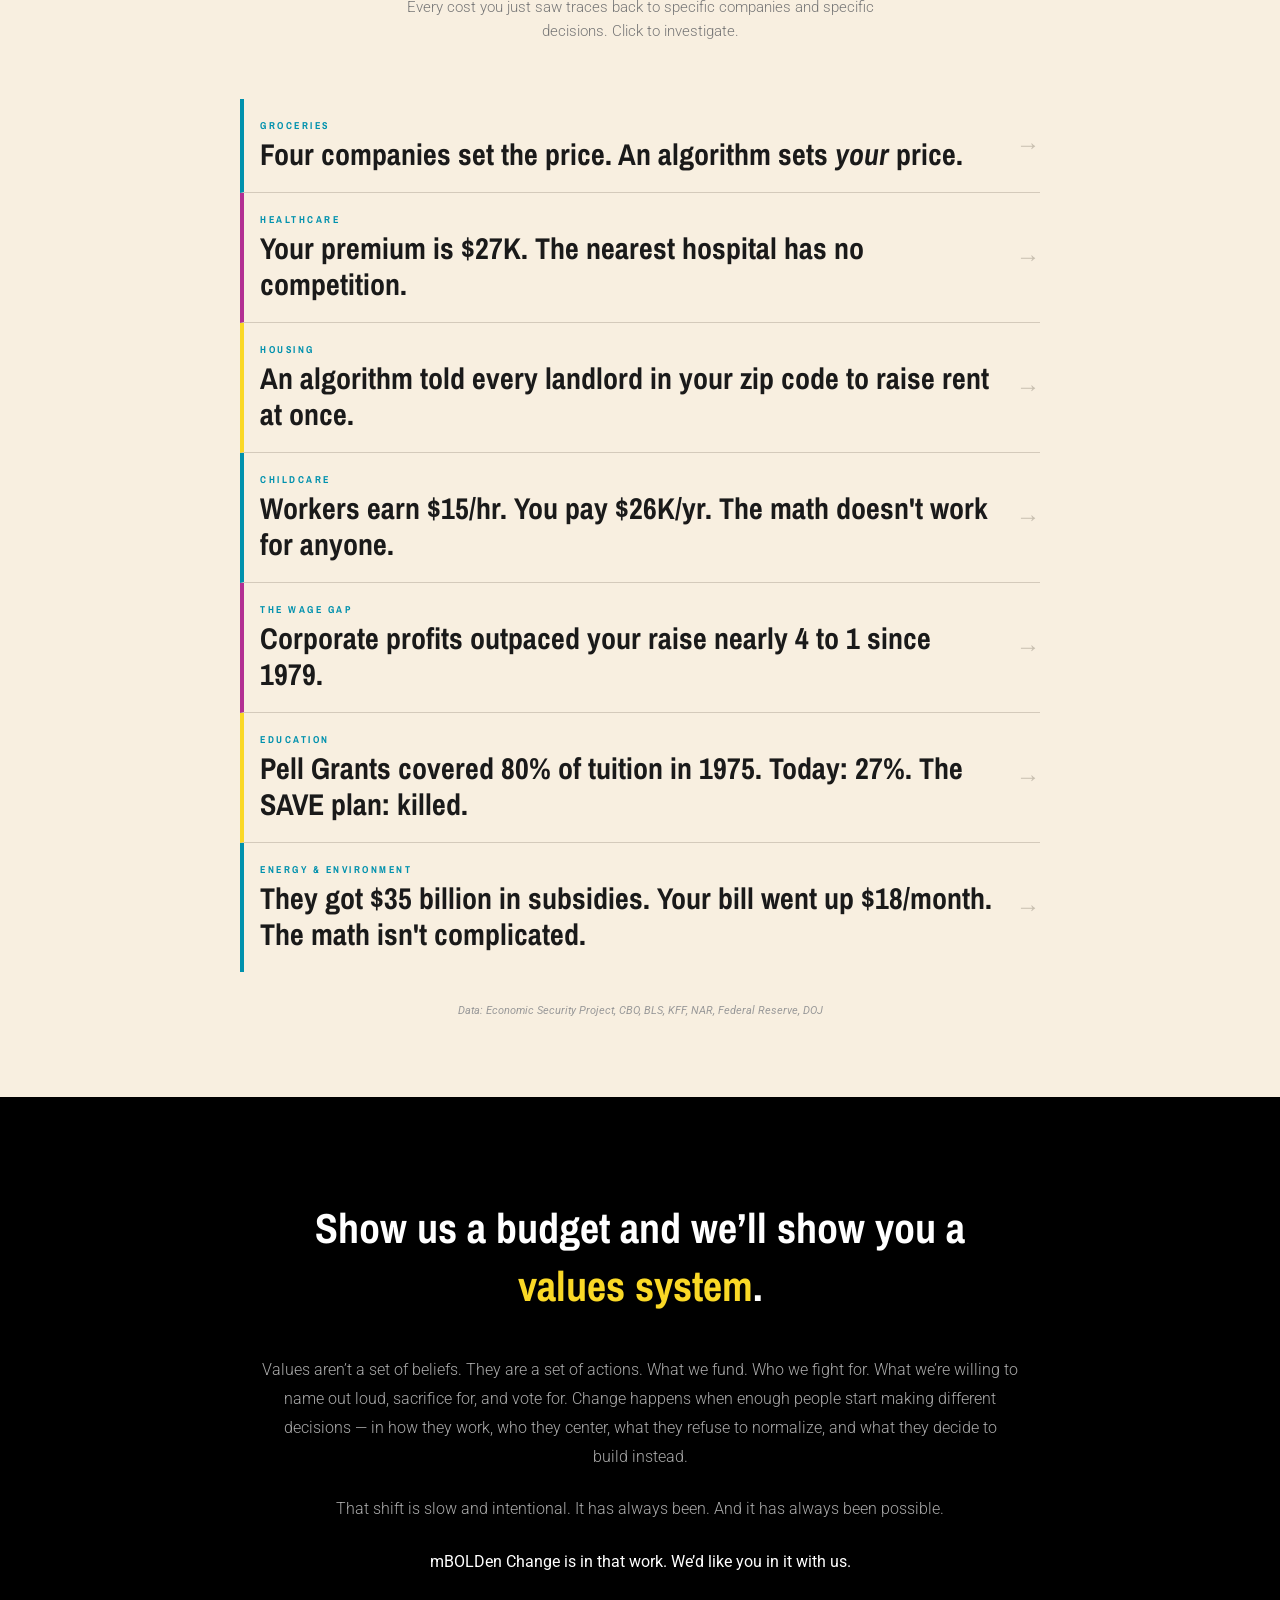
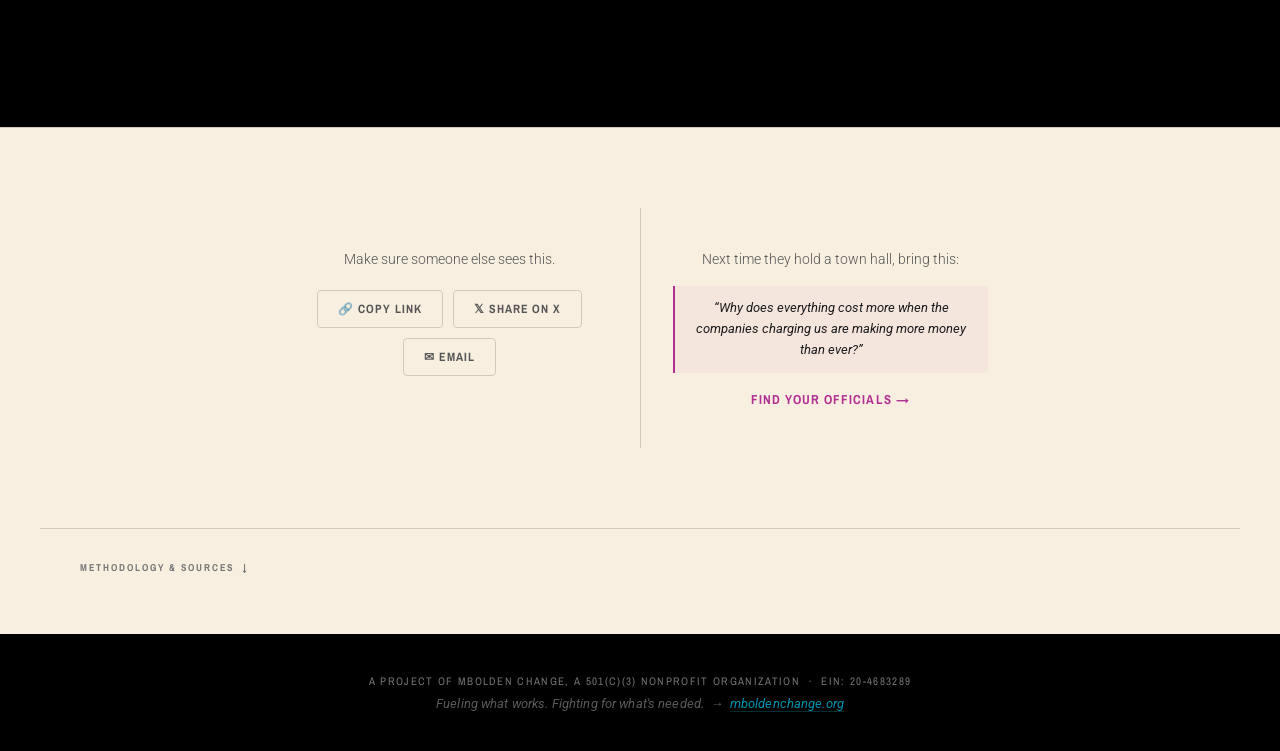
==== commit bfc9727e: "Add files via upload" ====
--- a/index.html
+++ b/index.html
@@ -103,6 +103,7 @@
   <div class="hook-logo">
     <a href="https://www.mboldenchange.org/" target="_blank" rel="noopener"><img src="assets/logo.png" alt="mBOLDen Change"></a>
   </div>
+  <a href="resources.html" class="hook-nav-link">Partner &amp; Community Resources &rarr;</a>
   <h1 class="hook-title">This Is Why We<br>Can't Have <em>Nice Things</em></h1>
   <div class="hook-scroll" onclick="document.getElementById('receipt-section').scrollIntoView({behavior:'smooth'})">
     <span>Follow the money</span>
--- a/styles.css
+++ b/styles.css
@@ -737,8 +737,8 @@
     background-size: cover;
     background-position: center 30%;
   }
-  @supports (-webkit-overflow-scrolling: touch) {
-    /* iOS doesn't support background-attachment:fixed — fall back */
+  /* iOS/iPadOS doesn't support background-attachment:fixed — detect via touch */
+  @media (pointer: coarse) {
     .fullbleed-parallax { background-attachment: scroll; }
   }
   @media (max-width: 768px) {
@@ -876,6 +876,24 @@
     border-bottom: 1px solid rgba(0,145,173,0.3);
   }
   .footer-mission a:hover { border-bottom-color: var(--teal); }
+
+  /* ── Hook nav link (top-right, mirrors logo) ── */
+  .hook-nav-link {
+    position: absolute;
+    top: 62px;
+    right: 40px;
+    font-family: 'Archivo Narrow', sans-serif;
+    font-size: 13px;
+    font-weight: 700;
+    letter-spacing: 0.08em;
+    text-transform: uppercase;
+    color: var(--teal);
+    text-decoration: none;
+    transition: color 0.2s ease;
+    opacity: 0;
+    animation: fadeUp 1s ease 0.6s forwards;
+  }
+  .hook-nav-link:hover { color: var(--yellow); }
 
   /* ── SPLASH CARD ── */
   .splash-overlay {
@@ -962,5 +980,12 @@
     .stat-break-number { font-size: clamp(48px, 15vw, 100px); }
     .fullbleed-image { min-height: 65vh; }
     .fullbleed-image-content { padding: 40px 20px; }
+    .hook-nav-link { font-size: 11px; right: 24px; top: 28px; }
     /* indictment section now uses .moment responsive styles */
   }
+
+  /* ── PORTRAIT DEVICES: tame fullbleed image zoom ── */
+  @media (max-width: 1024px) and (orientation: portrait) {
+    .fullbleed-image,
+    .fullbleed-parallax { min-height: 40vh; background-attachment: scroll; }
+  }
